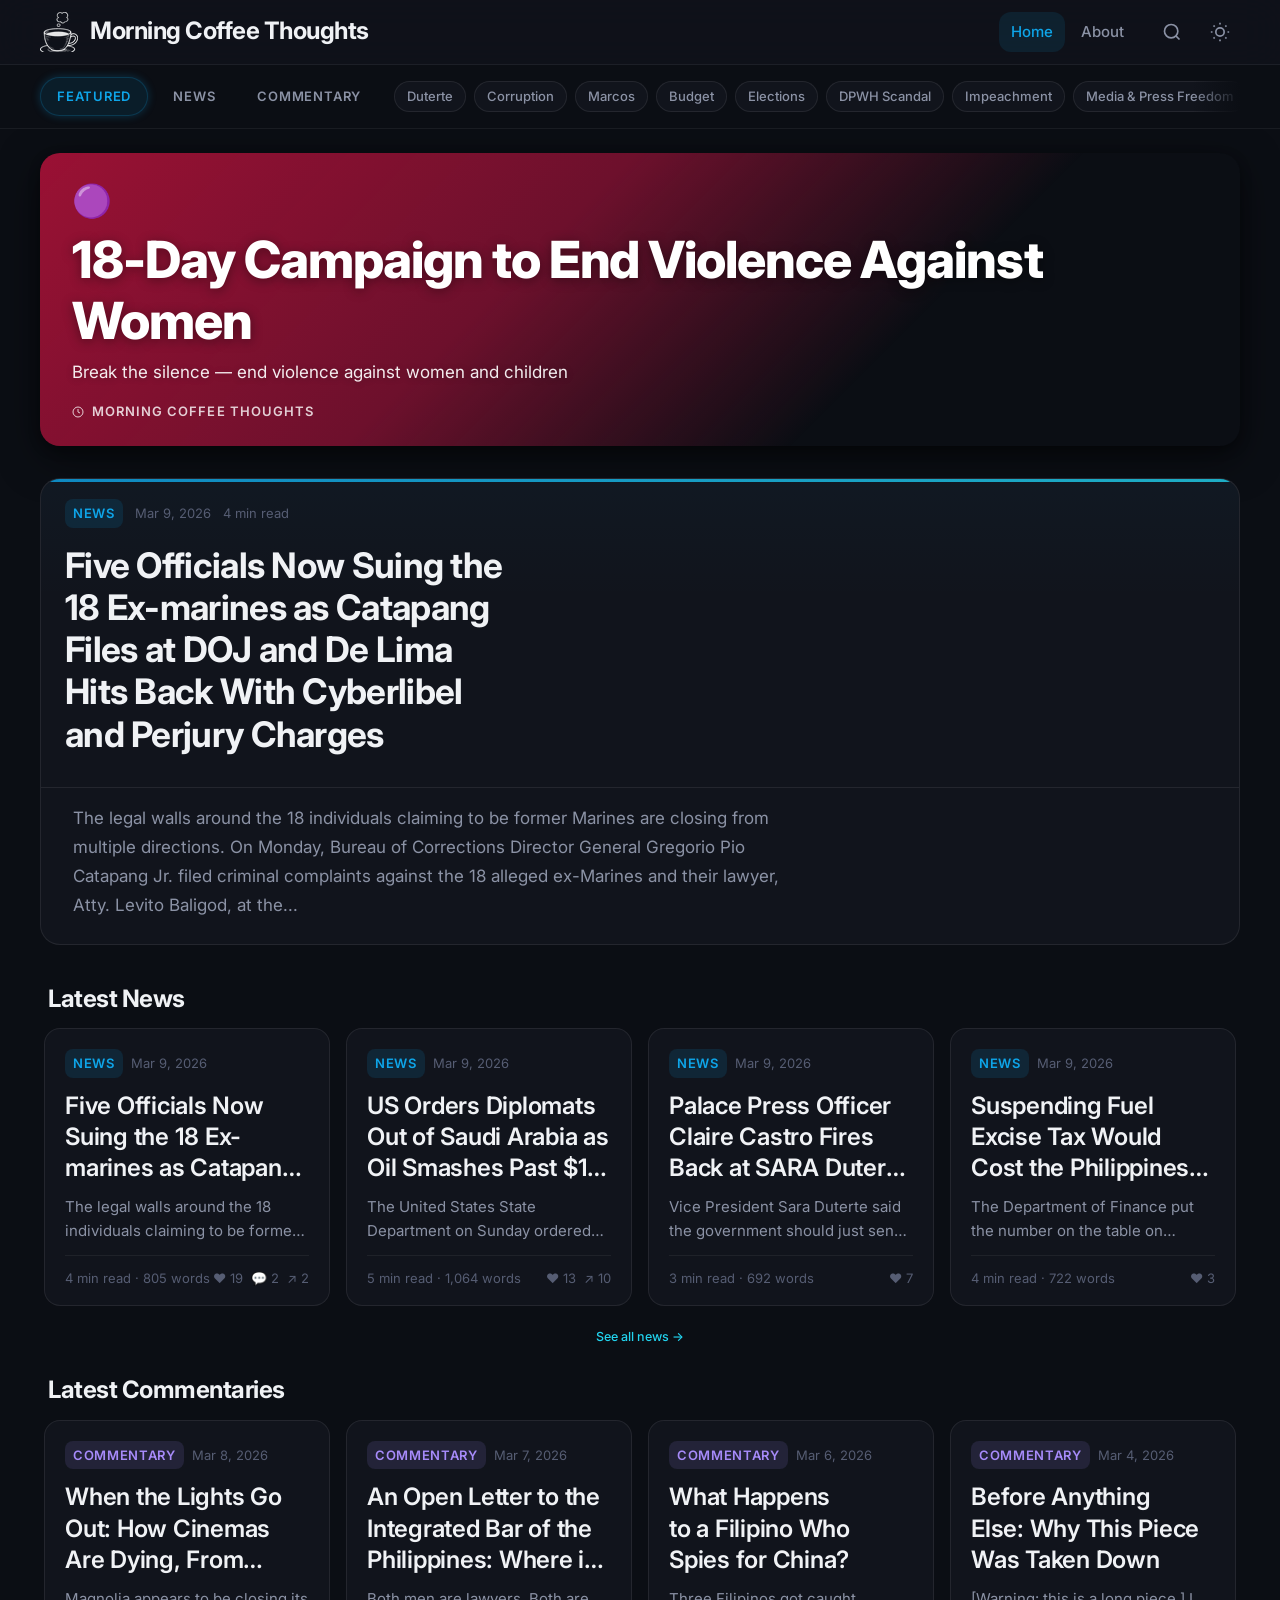
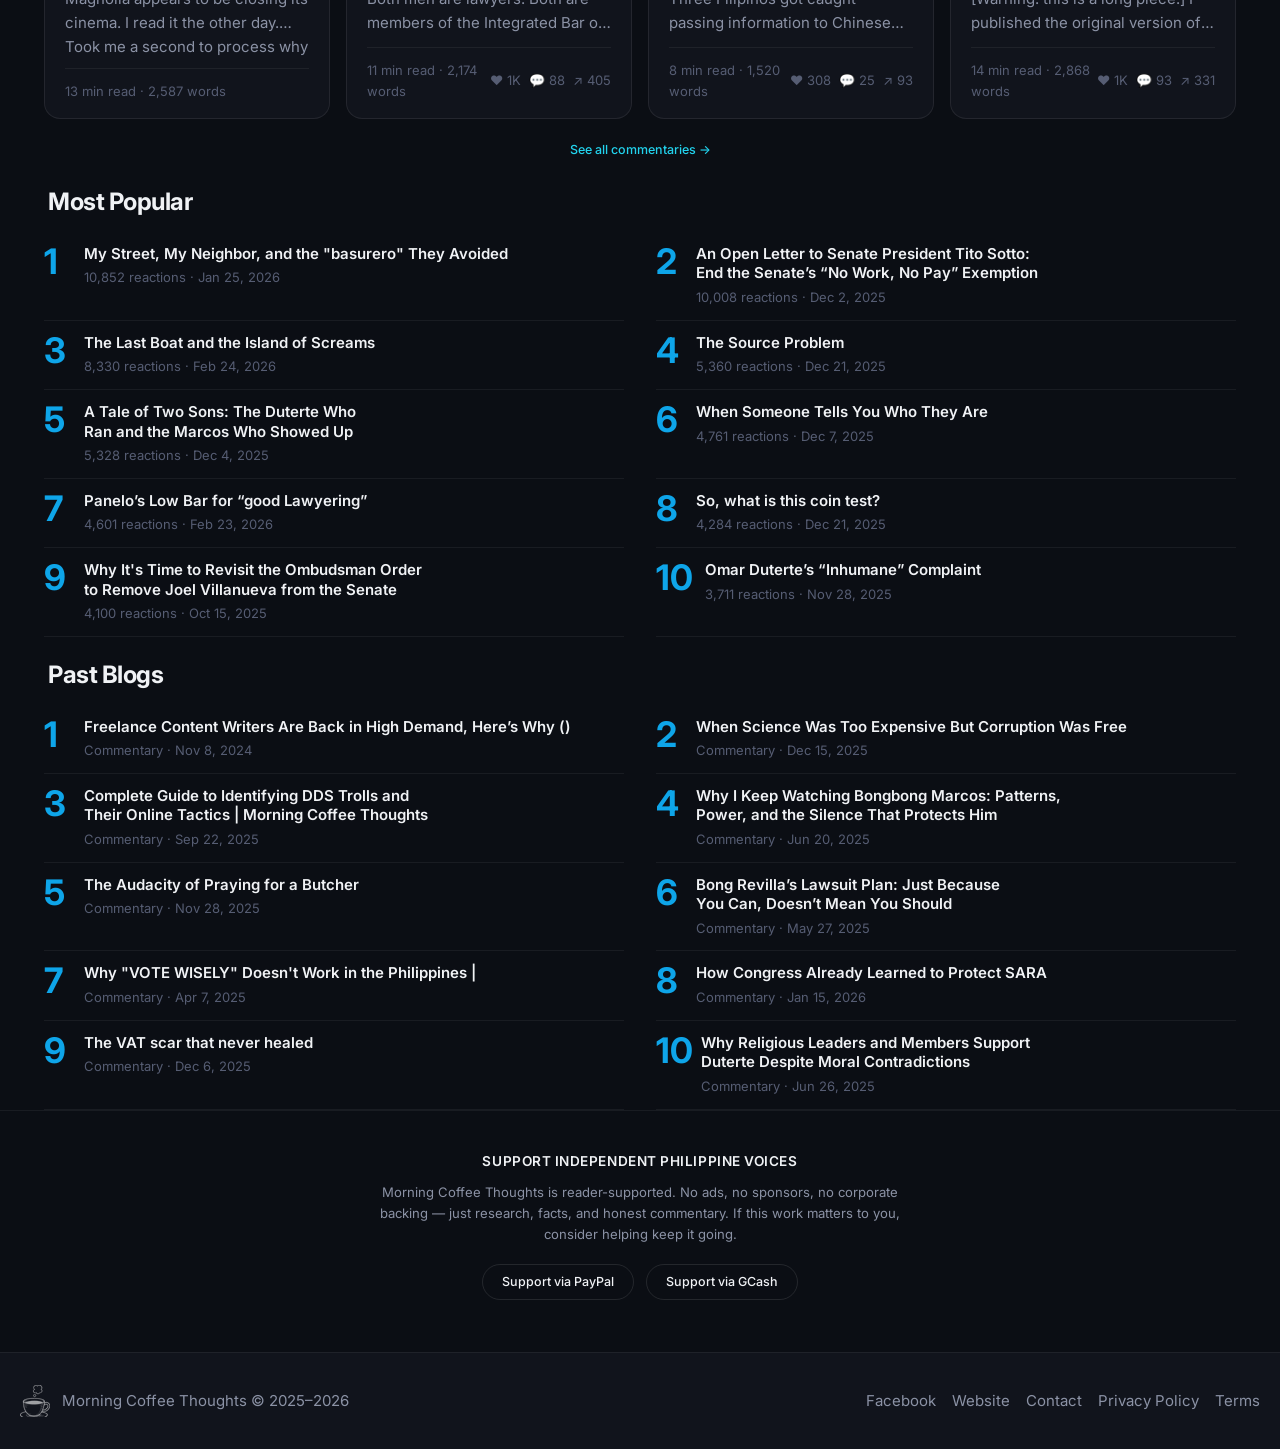
==== index.html @ d37a23cb "Auto-sync: update portal 2026-03-09 11:46 UTC" ====
<!DOCTYPE html>
<html lang="en">
<head>
<meta charset="UTF-8">

<!-- Google tag (gtag.js) -->
<script async src="https://www.googletagmanager.com/gtag/js?id=G-5R7683QK07"></script>
<script>
  window.dataLayer = window.dataLayer || [];
  function gtag(){dataLayer.push(arguments);}
  gtag('js', new Date());
  gtag('config', 'G-5R7683QK07');
</script>
<meta name="viewport" content="width=device-width, initial-scale=1.0">
<title>Morning Coffee Thoughts — Philippine Political Commentary</title>
<meta name="description" content="Personal reflections over a cup of coffee. Thoughts on life, the Philippines, and everything in between.">
<meta property="og:title" content="Morning Coffee Thoughts">
<meta property="og:description" content="Personal reflections over a cup of coffee. Thoughts on life, the Philippines, and everything in between.">
<meta property="og:type" content="website">
<meta property="og:image" content="https://hub.morningcoffeethoughts.org/og-image.png">
<meta property="og:image:width" content="1200">
<meta property="og:image:height" content="630">
<meta property="og:url" content="https://hub.morningcoffeethoughts.org">
<meta name="twitter:card" content="summary_large_image">
<meta name="twitter:title" content="Morning Coffee Thoughts">
<meta name="twitter:description" content="Personal reflections over a cup of coffee. Thoughts on life, the Philippines, and everything in between.">
<meta name="twitter:image" content="https://hub.morningcoffeethoughts.org/og-image.png">

<link rel="icon" href="./favicon.ico" sizes="any">
<link rel="apple-touch-icon" href="./apple-touch-icon.png">
<link rel="icon" type="image/png" sizes="192x192" href="./icon-192.png">

<link rel="preconnect" href="https://fonts.googleapis.com">
<link rel="preconnect" href="https://fonts.gstatic.com" crossorigin>
<link href="https://fonts.googleapis.com/css2?family=Inter:ital,opsz,wght@0,14..32,100..900;1,14..32,100..900&display=swap" rel="stylesheet">

<link rel="stylesheet" href="./base.css?v=1773056734">
<link rel="stylesheet" href="./style.css?v=1773056734">
<link rel="stylesheet" href="./app.css?v=1773056734">

<script async src="https://pagead2.googlesyndication.com/pagead/js/adsbygoogle.js?client=ca-pub-4495102979672305" crossorigin="anonymous"></script>

<script src="./articles-meta.js?v=1773056734" defer></script>
<script src="./events-calendar.js?v=1773056734" defer></script>
<script src="./app.js?v=1773056734" defer></script>
</head>
<body>

<!-- Skip to content -->
<a href="#main-content" class="sr-only" style="position:absolute;top:0;left:0;padding:var(--space-2) var(--space-4);background:var(--color-primary);color:var(--color-text-inverse);z-index:9999;font-size:var(--text-sm);">Skip to main content</a>

<!-- HEADER -->
<header class="site-header" id="site-header">
  <div class="header-inner">
    <a href="#" class="logo-link" aria-label="Morning Coffee Thoughts - Home">
      <img class="logo-icon" src="./logo-header.png" alt="MCT" width="38" height="40">
      <span class="logo-text">
        <span class="logo-name">Morning Coffee Thoughts</span>
      </span>
    </a>

    <nav class="main-nav" id="main-nav" aria-label="Main navigation">
      <a href="#" class="nav-link active" data-nav="home">Home</a>
      <a href="#about" class="nav-link" data-nav="about">About</a>
    </nav>

    <div class="header-actions">
      <div class="search-container" id="search-container">
        <button class="search-toggle" id="search-toggle" aria-label="Open search">
          <svg width="20" height="20" viewBox="0 0 24 24" fill="none" stroke="currentColor" stroke-width="2"><circle cx="11" cy="11" r="8"/><path d="M21 21l-4.35-4.35"/></svg>
        </button>
        <div class="search-overlay" id="search-overlay" hidden>
          <div class="search-input-wrap">
            <svg width="20" height="20" viewBox="0 0 24 24" fill="none" stroke="currentColor" stroke-width="2"><circle cx="11" cy="11" r="8"/><path d="M21 21l-4.35-4.35"/></svg>
            <input type="search" id="search-input" placeholder="Search articles..." autocomplete="off" aria-label="Search articles">
            <button class="search-close" id="search-close" aria-label="Close search">
              <svg width="18" height="18" viewBox="0 0 24 24" fill="none" stroke="currentColor" stroke-width="2"><path d="M18 6L6 18M6 6l12 12"/></svg>
            </button>
          </div>
          <div class="search-results" id="search-results"></div>
        </div>
      </div>

      <button class="theme-toggle" data-theme-toggle aria-label="Switch theme">
        <svg width="20" height="20" viewBox="0 0 24 24" fill="none" stroke="currentColor" stroke-width="2"><path d="M21 12.79A9 9 0 1 1 11.21 3 7 7 0 0 0 21 12.79z"/></svg>
      </button>

      <button class="mobile-menu-toggle" id="mobile-menu-toggle" aria-label="Open menu" aria-expanded="false">
        <svg width="24" height="24" viewBox="0 0 24 24" fill="none" stroke="currentColor" stroke-width="2"><path d="M3 12h18M3 6h18M3 18h18"/></svg>
      </button>
    </div>
  </div>

  <!-- Mobile menu -->
  <div class="mobile-menu" id="mobile-menu" hidden>
    <nav aria-label="Mobile navigation">
      <a href="#" class="mobile-nav-link" data-nav="home">Home</a>
      <a href="#about" class="mobile-nav-link" data-nav="about">About</a>
    </nav>
  </div>
</header>



<!-- MAIN CONTENT -->
<main id="main-content">

  <!-- HOME VIEW -->
  <div id="view-home" class="view active">

    <!-- Source Hub Banner — hidden from above-the-fold, moved to sidebar & About page -->
    <section class="source-hub" hidden aria-hidden="true">
      <div class="source-hub-inner">
        <div class="source-badges">
          <button class="source-badge" data-source="facebook" type="button">
            <svg width="16" height="16" viewBox="0 0 24 24" fill="currentColor" class="source-badge-icon fb"><path d="M24 12.073c0-6.627-5.373-12-12-12s-12 5.373-12 12c0 5.99 4.388 10.954 10.125 11.854v-8.385H7.078v-3.47h3.047V9.43c0-3.007 1.792-4.669 4.533-4.669 1.312 0 2.686.235 2.686.235v2.953H15.83c-1.491 0-1.956.925-1.956 1.874v2.25h3.328l-.532 3.47h-2.796v8.385C19.612 23.027 24 18.062 24 12.073z"/></svg>
            <span>MCT 2.0 Facebook</span>
            <span class="source-badge-count" id="count-facebook">246</span>
          </button>
          <button class="source-badge" data-source="website" type="button">
            <svg width="16" height="16" viewBox="0 0 24 24" fill="none" stroke="currentColor" stroke-width="2" class="source-badge-icon web"><circle cx="12" cy="12" r="10"/><path d="M2 12h20M12 2a15.3 15.3 0 0 1 4 10 15.3 15.3 0 0 1-4 10 15.3 15.3 0 0 1-4-10 15.3 15.3 0 0 1 4-10z"/></svg>
            <span>morningcoffeethoughts.org</span>
            <span class="source-badge-count" id="count-website">185</span>
          </button>
          <button class="source-badge" data-source="mct1_facebook" type="button">
            <svg width="16" height="16" viewBox="0 0 24 24" fill="currentColor" class="source-badge-icon fb"><path d="M24 12.073c0-6.627-5.373-12-12-12s-12 5.373-12 12c0 5.99 4.388 10.954 10.125 11.854v-8.385H7.078v-3.47h3.047V9.43c0-3.007 1.792-4.669 4.533-4.669 1.312 0 2.686.235 2.686.235v2.953H15.83c-1.491 0-1.956.925-1.956 1.874v2.25h3.328l-.532 3.47h-2.796v8.385C19.612 23.027 24 18.062 24 12.073z"/></svg>
            <span>MCT 1.0 Facebook</span>
            <span class="source-badge-count" id="count-mct1">14</span>
          </button>
        </div>
      </div>
    </section>

    <!-- Category Filters -->
    <section class="filters-bar">
      <div class="filters-inner">
        <div class="category-filters" id="category-filters" role="tablist" aria-label="Filter by category">
          <button class="filter-btn active" data-category="all" role="tab" aria-selected="true">Featured</button>
          <button class="filter-btn" data-category="News" role="tab" aria-selected="false">News</button>
          <button class="filter-btn" data-category="Commentary" role="tab" aria-selected="false">Commentary</button>

        </div>
        <div class="tag-filters-wrap" id="tag-filters-wrap">
          <div class="tag-filters" id="tag-filters"></div>
        </div>
      </div>
    </section>

    <!-- Event Banner (Google Doodle-style) -->
    <section class="event-banner" id="event-banner" hidden>
      <!-- Populated by JS from events-calendar.js -->
    </section>

    <!-- Hero / Featured Article -->
    <section class="hero-section" id="hero-section">
      <!-- Populated by JS -->
    </section>

    <!-- Latest News Section -->
    <section class="homepage-section" id="section-news" hidden>
      <div class="homepage-section-inner">
        <div class="section-header">
          <h2 class="section-label">Latest News</h2>
        </div>
        <div class="section-grid" id="news-grid"></div>
        <div class="section-see-all-wrap">
          <button class="section-see-all" data-category="News">See all news &rarr;</button>
        </div>
      </div>
    </section>

    <!-- Latest Commentaries Section -->
    <section class="homepage-section" id="section-commentary" hidden>
      <div class="homepage-section-inner">
        <div class="section-header">
          <h2 class="section-label">Latest Commentaries</h2>
        </div>
        <div class="section-grid" id="commentary-grid"></div>
        <div class="section-see-all-wrap">
          <button class="section-see-all" data-category="Commentary">See all commentaries &rarr;</button>
        </div>
      </div>
    </section>

    <!-- Filtered articles grid (shown when category/tag filter is active) -->
    <section class="filtered-articles-section" id="filtered-articles-section" hidden>
      <div class="filtered-articles-inner">
        <div id="articles-grid" class="category-view-grid"></div>
        <div id="pagination-wrap" class="category-view-pagination"></div>
        <div id="load-more-wrap" hidden><button id="btn-load-more" type="button">Load more</button></div>
      </div>
    </section>

    <!-- Most Popular Section -->
    <section class="homepage-section" id="section-popular">
      <div class="homepage-section-inner">
        <div class="section-header">
          <h2 class="section-label">Most Popular</h2>
        </div>
        <div id="popular-articles" class="popular-list"></div>
      </div>
    </section>

    <!-- Past Blogs Section -->
    <section class="homepage-section" id="section-past-blogs">
      <div class="homepage-section-inner">
        <div class="section-header">
          <h2 class="section-label">Past Blogs</h2>
        </div>
        <div id="past-blogs" class="popular-list"></div>
      </div>
    </section>

    <!-- Hidden elements JS needs -->
    <div hidden>
      <div id="tag-cloud"></div>
      <span id="stat-articles"></span>
      <span id="sbc-facebook"></span>
      <span id="sbc-website"></span>
      <span id="sbc-mct1"></span>
    </div>
  </div>

  <!-- ARTICLE VIEW -->
  <div id="view-article" class="view">
    <article class="article-view" id="article-content">
      <!-- Populated by JS -->
    </article>
  </div>

  <!-- CATEGORY VIEW (News / Commentary) -->
  <div id="view-category" class="view">
    <div class="category-view">
      <div class="category-view-header">
        <h1 class="category-view-title" id="category-view-title"></h1>
        <p class="category-view-count" id="category-view-count"></p>
      </div>
      <div class="category-view-grid" id="category-view-grid"></div>
      <div class="category-view-pagination" id="category-view-pagination"></div>
    </div>
  </div>

  <!-- ABOUT VIEW -->
  <div id="view-about" class="view">
    <div class="about-page">
      <div class="about-header">
        <h1 class="about-title">About Morning Coffee Thoughts</h1>
        <p class="about-tagline">Personal reflections over a cup of coffee. Thoughts on life, the Philippines, and everything in between.</p>
      </div>
      <div class="about-content">
        <div class="about-text">
          <p>Morning Coffee Thoughts (MCT) is an independent Philippine political commentary platform that covers the issues that matter most to Filipinos — from elections and governance to corruption, the ICC, and the West Philippine Sea.</p>
          <p>Founded as a personal blog, MCT has grown into a trusted voice in Philippine political discourse, with a community of over 48,000 followers on Facebook. The writing style is direct, thoroughly sourced, and unapologetically honest.</p>
          <p>Every article aims to cut through noise and provide context that readers can’t easily find elsewhere. Sources are cited. Claims are verified. Commentary is clearly labeled as such.</p>
          <p>The portal syncs automatically — new articles published on Facebook or the blog appear here within hours.</p>
        </div>

        <div class="about-stats-grid">
          <div class="about-stat">
            <span class="about-stat-number">445+</span>
            <span class="about-stat-label">Articles Published</span>
          </div>
          <div class="about-stat">
            <span class="about-stat-number" id="stat-followers">48K+</span>
            <span class="about-stat-label">Facebook Followers</span>
          </div>
        </div>

        <!-- Timeline -->
        <div class="about-timeline">
          <h2 class="about-timeline-title">MCT Timeline</h2>
          <div class="timeline-list">
            <div class="timeline-item">
              <div class="timeline-year">June 2024</div>
              <div class="timeline-event">Morning Coffee Thoughts was born — MCT 1.0 launched on Facebook on June 15, 2024, covering Philippine politics with direct, honest commentary.</div>
            </div>
            <div class="timeline-item">
              <div class="timeline-year">2025</div>
              <div class="timeline-event">MCT 1.0 was hacked, leading to the creation of MCT 2.0 on Facebook — rebuilt from scratch with expanded coverage. <em>morningcoffeethoughts.org</em> blog also launched, reaching a broader audience beyond Facebook.</div>
            </div>
            <div class="timeline-item">
              <div class="timeline-year">2026</div>
              <div class="timeline-event">MCT Hub portal launched — all 430+ articles from every platform in one searchable archive, with 48K+ followers and growing.</div>
            </div>
          </div>
        </div>

        <!-- What MCT Covers -->
        <div class="about-topics">
          <h2 class="about-topics-title">What MCT Covers</h2>
          <div class="about-topics-grid">
            <span class="about-topic-chip">Elections</span>
            <span class="about-topic-chip">Corruption</span>
            <span class="about-topic-chip">Governance</span>
            <span class="about-topic-chip">National Budget</span>
            <span class="about-topic-chip">ICC &amp; International Law</span>
            <span class="about-topic-chip">West Philippine Sea</span>
            <span class="about-topic-chip">Marcos Administration</span>
            <span class="about-topic-chip">Sara Duterte</span>
            <span class="about-topic-chip">Judicial Affairs</span>
            <span class="about-topic-chip">Human Rights</span>
            <span class="about-topic-chip">OFW Issues</span>
            <span class="about-topic-chip">Philippine Economy</span>
            <span class="about-topic-chip">POGO &amp; Online Gambling</span>
            <span class="about-topic-chip">Media &amp; Press Freedom</span>
          </div>
        </div>

        <!-- Source Hub in About page -->
        <div class="about-source-hub">
          <h2 class="about-source-hub-title">Article Sources</h2>
          <p style="font-family: var(--font-body); font-size: var(--text-sm); color: var(--color-text-muted); margin-bottom: var(--space-4); line-height: 1.6;">All Morning Coffee Thoughts articles — from every platform — are searchable here. Click a source to filter:</p>
          <div class="about-source-badges">
            <button class="source-badge" data-source="facebook" type="button">
              <svg width="16" height="16" viewBox="0 0 24 24" fill="currentColor" class="source-badge-icon fb"><path d="M24 12.073c0-6.627-5.373-12-12-12s-12 5.373-12 12c0 5.99 4.388 10.954 10.125 11.854v-8.385H7.078v-3.47h3.047V9.43c0-3.007 1.792-4.669 4.533-4.669 1.312 0 2.686.235 2.686.235v2.953H15.83c-1.491 0-1.956.925-1.956 1.874v2.25h3.328l-.532 3.47h-2.796v8.385C19.612 23.027 24 18.062 24 12.073z"/></svg>
              <span>MCT 2.0 Facebook</span>
              <span class="source-badge-count">232</span>
            </button>
            <button class="source-badge" data-source="website" type="button">
              <svg width="16" height="16" viewBox="0 0 24 24" fill="none" stroke="currentColor" stroke-width="2" class="source-badge-icon web"><circle cx="12" cy="12" r="10"/><path d="M2 12h20M12 2a15.3 15.3 0 0 1 4 10 15.3 15.3 0 0 1-4 10 15.3 15.3 0 0 1-4-10 15.3 15.3 0 0 1 4-10z"/></svg>
              <span>morningcoffeethoughts.org</span>
              <span class="source-badge-count">184</span>
            </button>
            <button class="source-badge" data-source="mct1_facebook" type="button">
              <svg width="16" height="16" viewBox="0 0 24 24" fill="currentColor" class="source-badge-icon fb"><path d="M24 12.073c0-6.627-5.373-12-12-12s-12 5.373-12 12c0 5.99 4.388 10.954 10.125 11.854v-8.385H7.078v-3.47h3.047V9.43c0-3.007 1.792-4.669 4.533-4.669 1.312 0 2.686.235 2.686.235v2.953H15.83c-1.491 0-1.956.925-1.956 1.874v2.25h3.328l-.532 3.47h-2.796v8.385C19.612 23.027 24 18.062 24 12.073z"/></svg>
              <span>MCT 1.0 Facebook</span>
              <span class="source-badge-count">14</span>
            </button>
          </div>
        </div>

        <div class="about-links">
          <h2>Connect</h2>
          <a href="https://www.facebook.com/morningcoffeethoughts2" target="_blank" rel="noopener noreferrer" class="about-link">
            <svg width="20" height="20" viewBox="0 0 24 24" fill="currentColor"><path d="M24 12.073c0-6.627-5.373-12-12-12s-12 5.373-12 12c0 5.99 4.388 10.954 10.125 11.854v-8.385H7.078v-3.47h3.047V9.43c0-3.007 1.792-4.669 4.533-4.669 1.312 0 2.686.235 2.686.235v2.953H15.83c-1.491 0-1.956.925-1.956 1.874v2.25h3.328l-.532 3.47h-2.796v8.385C19.612 23.027 24 18.062 24 12.073z"/></svg>
            Morning Coffee Thoughts on Facebook
          </a>
          <a href="https://morningcoffeethoughts.org" target="_blank" rel="noopener noreferrer" class="about-link">
            <svg width="20" height="20" viewBox="0 0 24 24" fill="none" stroke="currentColor" stroke-width="2"><circle cx="12" cy="12" r="10"/><path d="M2 12h20M12 2a15.3 15.3 0 0 1 4 10 15.3 15.3 0 0 1-4 10 15.3 15.3 0 0 1-4-10 15.3 15.3 0 0 1 4-10z"/></svg>
            morningcoffeethoughts.org
          </a>
          <a href="mailto:inquiry@morningcoffeethoughts.org" class="about-link">
            <svg width="20" height="20" viewBox="0 0 24 24" fill="none" stroke="currentColor" stroke-width="2"><rect x="2" y="4" width="20" height="16" rx="2"/><path d="M22 7l-8.97 5.7a1.94 1.94 0 0 1-2.06 0L2 7"/></svg>
            inquiry@morningcoffeethoughts.org
          </a>
        </div>

        <!-- Call to action -->
        <div class="about-cta">
          <p class="about-cta-title">Support Independent Philippine Voices</p>
          <p class="about-cta-text">MCT is reader-supported. No ads, no sponsors — just research, facts, and honest commentary. Follow for daily updates or help keep it going.</p>
          <div class="about-cta-buttons">
            <a href="https://www.facebook.com/morningcoffeethoughts2" target="_blank" rel="noopener noreferrer" class="about-cta-btn about-cta-btn-primary">
              <svg width="16" height="16" viewBox="0 0 24 24" fill="currentColor"><path d="M24 12.073c0-6.627-5.373-12-12-12s-12 5.373-12 12c0 5.99 4.388 10.954 10.125 11.854v-8.385H7.078v-3.47h3.047V9.43c0-3.007 1.792-4.669 4.533-4.669 1.312 0 2.686.235 2.686.235v2.953H15.83c-1.491 0-1.956.925-1.956 1.874v2.25h3.328l-.532 3.47h-2.796v8.385C19.612 23.027 24 18.062 24 12.073z"/></svg>
              Follow on Facebook
            </a>
            <button class="about-cta-btn about-cta-btn-secondary" onclick="document.getElementById('paypal-modal').classList.add('visible')" type="button">
              <svg width="16" height="16" viewBox="0 0 24 24" fill="none" stroke="currentColor" stroke-width="2"><path d="M20.84 4.61a5.5 5.5 0 0 0-7.78 0L12 5.67l-1.06-1.06a5.5 5.5 0 0 0-7.78 7.78l1.06 1.06L12 21.23l7.78-7.78 1.06-1.06a5.5 5.5 0 0 0 0-7.78z"/></svg>
              Support MCT
            </button>
          </div>
        </div>
      </div>
    </div>
  </div>

</main>

<!-- FOOTER -->
<section class="support-banner">
  <div class="support-inner">
    <p class="support-heading">Support Independent Philippine Voices</p>
    <p class="support-text">Morning Coffee Thoughts is reader-supported. No ads, no sponsors, no corporate backing &mdash; just research, facts, and honest commentary. If this work matters to you, consider helping keep it going.</p>
    <div class="support-buttons">
      <button class="support-btn support-btn-paypal" onclick="document.getElementById('paypal-modal').classList.add('visible')">Support via PayPal</button>
      <button class="support-btn support-btn-gcash" onclick="document.getElementById('gcash-info').classList.toggle('visible')">Support via GCash</button>
    </div>
    <p class="gcash-info" id="gcash-info">GCash: 0969 314 4839</p>

    <!-- PayPal Modal -->
    <div class="paypal-modal" id="paypal-modal">
      <div class="paypal-modal-backdrop" onclick="document.getElementById('paypal-modal').classList.remove('visible')"></div>
      <div class="paypal-modal-content">
        <button class="paypal-modal-close" onclick="document.getElementById('paypal-modal').classList.remove('visible')">&times;</button>
        <p class="paypal-modal-title">Support via PayPal</p>
        <p class="paypal-modal-desc">Subscribe to support Morning Coffee Thoughts. Your contribution helps keep independent commentary alive.</p>
        <div id="paypal-button-container-P-9K802369962927120NEUOSGQ"></div>
      </div>
    </div>
  </div>
</section>

<footer class="site-footer">
  <div class="footer-inner">
    <div class="footer-brand">
      <img class="footer-logo" src="./logo-footer.png" alt="MCT" width="30" height="32">
      <p>Morning Coffee Thoughts &copy; 2025&ndash;2026</p>
    </div>
    <div class="footer-links">
      <a href="https://www.facebook.com/morningcoffeethoughts2" target="_blank" rel="noopener noreferrer">Facebook</a>
      <a href="https://morningcoffeethoughts.org" target="_blank" rel="noopener noreferrer">Website</a>
      <a href="mailto:inquiry@morningcoffeethoughts.org">Contact</a>
      <a href="https://www.morningcoffeethoughts.org/morning-coffee-thoughts-privacy-policy" target="_blank" rel="noopener noreferrer">Privacy Policy</a>
      <a href="https://www.morningcoffeethoughts.org/morning-coffee-thoughts-terms-and-conditions" target="_blank" rel="noopener noreferrer">Terms</a>
    </div>

  </div>
</footer>

<!-- Donation Popup -->
<div class="donation-popup" id="donation-popup">
  <div class="donation-popup-backdrop"></div>
  <div class="donation-popup-card">
    <button class="donation-popup-close" id="donation-popup-close" aria-label="Close">&times;</button>
    <div class="donation-popup-icon">
      <svg width="32" height="32" viewBox="0 0 24 24" fill="none" stroke="currentColor" stroke-width="1.5"><path d="M20.84 4.61a5.5 5.5 0 0 0-7.78 0L12 5.67l-1.06-1.06a5.5 5.5 0 0 0-7.78 7.78l1.06 1.06L12 21.23l7.78-7.78 1.06-1.06a5.5 5.5 0 0 0 0-7.78z"/></svg>
    </div>
    <h3 class="donation-popup-title">This work is free. But it isn't free to make.</h3>
    <p class="donation-popup-text">Every article on Morning Coffee Thoughts is researched, written, and published independently &mdash; no sponsors, no corporate backing, no newsroom. Just one person, a cup of coffee, and a commitment to honest Philippine commentary.</p>
    <p class="donation-popup-text">If this work has value to you, a small contribution through GCash helps keep it going.</p>
    <div class="donation-popup-gcash" id="donation-popup-gcash">
      <img src="gcash-qr.png" alt="GCash QR Code" class="donation-popup-qr">
      <div class="donation-popup-gcash-details">
        <span class="donation-popup-gcash-label">GCash</span>
        <span class="donation-popup-gcash-number">0969 314 4839</span>
      </div>
    </div>
    <button class="donation-popup-later" id="donation-popup-later">Maybe later</button>
  </div>
</div>

<!-- PayPal SDK -->
<script src="https://www.paypal.com/sdk/js?client-id=AclqDFoMMWXCHlEZ86YKjCSa5lkbAunI3gBX35ZJxxcCAWDMU9d68ctiyZsnscbsQb4MMG9GbGwljgAv&vault=true&intent=subscription" data-sdk-integration-source="button-factory"></script>
<script>
  paypal.Buttons({
    style: {
      shape: 'rect',
      color: 'gold',
      layout: 'vertical',
      label: 'subscribe'
    },
    createSubscription: function(data, actions) {
      return actions.subscription.create({
        plan_id: 'P-9K802369962927120NEUOSGQ'
      });
    },
    onApprove: function(data, actions) {
      document.getElementById('paypal-modal').classList.remove('visible');
      alert('Thank you for your support! Subscription ID: ' + data.subscriptionID);
    }
  }).render('#paypal-button-container-P-9K802369962927120NEUOSGQ');
</script>

</body>
</html>
---- base.css ----
/* base.css */
*, *::before, *::after { box-sizing: border-box; margin: 0; padding: 0; }

html {
  -moz-text-size-adjust: none;
  -webkit-text-size-adjust: none;
  text-size-adjust: none;
  -webkit-font-smoothing: antialiased;
  -moz-osx-font-smoothing: grayscale;
  text-rendering: optimizeLegibility;
  scroll-behavior: smooth;
  hanging-punctuation: first last;
  scroll-padding-top: var(--space-16);
}

body {
  min-height: 100dvh;
  line-height: 1.6;
  font-family: var(--font-body, sans-serif);
  font-size: var(--text-base);
  color: var(--color-text);
  background-color: var(--color-bg);
}

img, picture, video, canvas, svg { display: block; max-width: 100%; height: auto; }
ul[role="list"], ol[role="list"] { list-style: none; }
input, button, textarea, select { font: inherit; color: inherit; }

h1, h2, h3, h4, h5, h6 { text-wrap: balance; line-height: 1.15; }
p, li, figcaption { text-wrap: pretty; max-width: 72ch; }

::selection {
  background: oklch(from var(--color-primary) l c h / 0.25);
  color: var(--color-text);
}

:focus-visible {
  outline: 2px solid var(--color-primary);
  outline-offset: 3px;
  border-radius: var(--radius-sm);
}

@media (prefers-reduced-motion: reduce) {
  *, *::before, *::after {
    animation-duration: 0.01ms !important;
    animation-iteration-count: 1 !important;
    transition-duration: 0.01ms !important;
    scroll-behavior: auto !important;
  }
}

button { cursor: pointer; background: none; border: none; }
table { border-collapse: collapse; width: 100%; }

a, button, [role="button"], [role="link"], input, textarea, select {
  transition: color var(--transition-interactive),
              background var(--transition-interactive),
              border-color var(--transition-interactive),
              box-shadow var(--transition-interactive);
}

.sr-only {
  position: absolute; width: 1px; height: 1px; padding: 0; margin: -1px;
  overflow: hidden; clip: rect(0, 0, 0, 0); white-space: nowrap; border-width: 0;
}
---- style.css ----
/* Art direction: Modern SaaS platform — dark mode, neon blue accents
   Palette: Deep charcoal backgrounds, neon blue (#0EA5E9) primary, cool grays
   Typography: Inter — clean, geometric, high-contrast SaaS standard
   Density: Feature-card layout, glassmorphism nav, 12px rounded corners */

/* ============================================================
   TYPE SCALE
   ============================================================ */
:root {
  --text-xs:   clamp(0.75rem,  0.7rem  + 0.25vw, 0.8125rem);
  --text-sm:   clamp(0.8125rem, 0.78rem + 0.25vw, 0.9375rem);
  --text-base: clamp(0.9375rem, 0.9rem  + 0.25vw, 1.0625rem);
  --text-lg:   clamp(1.125rem, 1rem    + 0.75vw, 1.5rem);
  --text-xl:   clamp(1.5rem,   1.2rem  + 1.25vw, 2.25rem);
  --text-2xl:  clamp(2rem,     1.2rem  + 2.5vw,  3.25rem);
  --text-3xl:  clamp(2.5rem,   1rem    + 4vw,    4.5rem);
  --text-hero: clamp(3rem,     0.5rem  + 7vw,    7rem);

  /* SPACING — 4px base */
  --space-1:  0.25rem;
  --space-2:  0.5rem;
  --space-3:  0.75rem;
  --space-4:  1rem;
  --space-5:  1.25rem;
  --space-6:  1.5rem;
  --space-8:  2rem;
  --space-10: 2.5rem;
  --space-12: 3rem;
  --space-16: 4rem;
  --space-20: 5rem;
  --space-24: 6rem;
  --space-32: 8rem;

  /* FONTS */
  --font-display: 'Inter', system-ui, -apple-system, sans-serif;
  --font-body: 'Inter', system-ui, -apple-system, sans-serif;

  /* RADIUS — 12px base per user request */
  --radius-sm: 8px;
  --radius-md: 12px;
  --radius-lg: 16px;
  --radius-xl: 20px;
  --radius-full: 9999px;

  /* TRANSITIONS */
  --transition-interactive: 200ms cubic-bezier(0.16, 1, 0.3, 1);
  --transition-slow: 400ms cubic-bezier(0.16, 1, 0.3, 1);

  /* CONTENT WIDTHS */
  --content-narrow: 720px;
  --content-default: 960px;
  --content-wide: 1240px;
  --content-full: 100%;

  /* GLASSMORPHISM */
  --glass-bg: rgba(17, 20, 28, 0.72);
  --glass-border: rgba(255, 255, 255, 0.06);
  --glass-blur: 20px;

  /* NEON GLOW */
  --neon-glow-sm: 0 0 8px rgba(14, 165, 233, 0.25);
  --neon-glow-md: 0 0 16px rgba(14, 165, 233, 0.3);
  --neon-glow-lg: 0 0 32px rgba(14, 165, 233, 0.2);
}

/* ============================================================
   MCT DARK MODE (Default — SaaS dark aesthetic)
   Deep charcoal backgrounds, neon blue accents
   ============================================================ */
:root, [data-theme="dark"] {
  /* Surfaces — deep charcoal gradient */
  --color-bg:               #0B0E14;
  --color-surface:          #11141C;
  --color-surface-2:        #161A24;
  --color-surface-offset:   #1C2030;
  --color-surface-offset-2: #222738;
  --color-surface-dynamic:  #282E40;
  --color-divider:          rgba(255, 255, 255, 0.06);
  --color-border:           rgba(255, 255, 255, 0.08);

  /* Text — high contrast on dark */
  --color-text:             #F0F2F5;
  --color-text-muted:       #8B92A5;
  --color-text-faint:       #565D73;
  --color-text-inverse:     #0B0E14;

  /* Primary — Neon Blue */
  --color-primary:          #0EA5E9;
  --color-primary-hover:    #38BDF8;
  --color-primary-active:   #0284C7;
  --color-primary-highlight: rgba(14, 165, 233, 0.1);

  /* Secondary — Cool Slate */
  --color-secondary:        #64748B;
  --color-secondary-hover:  #94A3B8;
  --color-secondary-active: #475569;

  /* Accent — Electric Cyan */
  --color-accent:           #22D3EE;
  --color-accent-hover:     #67E8F9;
  --color-accent-active:    #06B6D4;
  --color-accent-highlight: rgba(34, 211, 238, 0.08);

  /* Category colors — vivid on dark */
  --color-cat-news:         #0EA5E9;
  --color-cat-commentary:   #A78BFA;
  --color-cat-coffee:       #F59E0B;
  --color-cat-breaking:     #EF4444;
  --color-cat-developing:   #F97316;
  --color-cat-update:       #22C55E;

  /* Shadows — dark mode elevation */
  --shadow-sm: 0 1px 3px rgba(0, 0, 0, 0.4), 0 1px 2px rgba(0, 0, 0, 0.3);
  --shadow-md: 0 4px 16px rgba(0, 0, 0, 0.4), 0 2px 4px rgba(0, 0, 0, 0.3);
  --shadow-lg: 0 12px 40px rgba(0, 0, 0, 0.5), 0 4px 12px rgba(0, 0, 0, 0.3);
}

/* ============================================================
   MCT LIGHT MODE
   ============================================================ */
[data-theme="light"] {
  --color-bg:               #F8FAFC;
  --color-surface:          #FFFFFF;
  --color-surface-2:        #F1F5F9;
  --color-surface-offset:   #E2E8F0;
  --color-surface-offset-2: #CBD5E1;
  --color-surface-dynamic:  #94A3B8;
  --color-divider:          rgba(0, 0, 0, 0.06);
  --color-border:           rgba(0, 0, 0, 0.1);

  --color-text:             #0F172A;
  --color-text-muted:       #64748B;
  --color-text-faint:       #94A3B8;
  --color-text-inverse:     #F8FAFC;

  --color-primary:          #0284C7;
  --color-primary-hover:    #0369A1;
  --color-primary-active:   #075985;
  --color-primary-highlight: rgba(2, 132, 199, 0.08);

  --color-secondary:        #64748B;
  --color-secondary-hover:  #475569;
  --color-secondary-active: #334155;

  --color-accent:           #0891B2;
  --color-accent-hover:     #0E7490;
  --color-accent-active:    #155E75;
  --color-accent-highlight: rgba(8, 145, 178, 0.06);

  --color-cat-news:         #0284C7;
  --color-cat-commentary:   #7C3AED;
  --color-cat-coffee:       #D97706;
  --color-cat-breaking:     #DC2626;
  --color-cat-developing:   #EA580C;
  --color-cat-update:       #16A34A;

  --shadow-sm: 0 1px 3px rgba(0, 0, 0, 0.06), 0 1px 2px rgba(0, 0, 0, 0.04);
  --shadow-md: 0 4px 16px rgba(0, 0, 0, 0.08), 0 2px 4px rgba(0, 0, 0, 0.04);
  --shadow-lg: 0 12px 40px rgba(0, 0, 0, 0.1), 0 4px 12px rgba(0, 0, 0, 0.06);

  --glass-bg: rgba(255, 255, 255, 0.72);
  --glass-border: rgba(0, 0, 0, 0.06);
}

/* System preference fallback */
@media (prefers-color-scheme: light) {
  :root:not([data-theme]) {
    --color-bg:               #F8FAFC;
    --color-surface:          #FFFFFF;
    --color-surface-2:        #F1F5F9;
    --color-surface-offset:   #E2E8F0;
    --color-surface-offset-2: #CBD5E1;
    --color-surface-dynamic:  #94A3B8;
    --color-divider:          rgba(0, 0, 0, 0.06);
    --color-border:           rgba(0, 0, 0, 0.1);
    --color-text:             #0F172A;
    --color-text-muted:       #64748B;
    --color-text-faint:       #94A3B8;
    --color-text-inverse:     #F8FAFC;
    --color-primary:          #0284C7;
    --color-primary-hover:    #0369A1;
    --color-primary-active:   #075985;
    --color-primary-highlight: rgba(2, 132, 199, 0.08);
    --color-secondary:        #64748B;
    --color-secondary-hover:  #475569;
    --color-secondary-active: #334155;
    --color-accent:           #0891B2;
    --color-accent-hover:     #0E7490;
    --color-accent-active:    #155E75;
    --color-accent-highlight: rgba(8, 145, 178, 0.06);
    --color-cat-news:         #0284C7;
    --color-cat-commentary:   #7C3AED;
    --color-cat-coffee:       #D97706;
    --color-cat-breaking:     #DC2626;
    --color-cat-developing:   #EA580C;
    --color-cat-update:       #16A34A;
    --shadow-sm: 0 1px 3px rgba(0, 0, 0, 0.06), 0 1px 2px rgba(0, 0, 0, 0.04);
    --shadow-md: 0 4px 16px rgba(0, 0, 0, 0.08), 0 2px 4px rgba(0, 0, 0, 0.04);
    --shadow-lg: 0 12px 40px rgba(0, 0, 0, 0.1), 0 4px 12px rgba(0, 0, 0, 0.06);
    --glass-bg: rgba(255, 255, 255, 0.72);
    --glass-border: rgba(0, 0, 0, 0.06);
  }
}
---- app.css ----
/* ============================================================
   MCT Portal — SaaS Dark Mode Aesthetic
   Glassmorphism nav, feature cards, neon blue accents
   ============================================================ */

/* ---- HEADER — Glassmorphism Sticky Nav ---- */
.site-header {
  position: sticky;
  top: 0;
  z-index: 100;
  background: var(--glass-bg);
  backdrop-filter: blur(var(--glass-blur));
  -webkit-backdrop-filter: blur(var(--glass-blur));
  border-bottom: 1px solid var(--glass-border);
  transition: transform 0.3s cubic-bezier(0.16, 1, 0.3, 1),
              box-shadow 0.3s cubic-bezier(0.16, 1, 0.3, 1);
}
.site-header.scrolled {
  box-shadow: 0 4px 30px rgba(0, 0, 0, 0.3);
  border-bottom-color: rgba(14, 165, 233, 0.1);
}
.header-inner {
  max-width: var(--content-wide);
  margin-inline: auto;
  padding: var(--space-3) var(--space-5);
  display: flex;
  align-items: center;
  gap: var(--space-4);
}
.logo-link {
  display: flex;
  align-items: center;
  gap: var(--space-3);
  text-decoration: none;
  color: var(--color-text);
  flex-shrink: 0;
}
.logo-icon {
  filter: brightness(0) invert(1);
  opacity: 0.9;
  transition: opacity var(--transition-interactive);
}
.logo-link:hover .logo-icon { opacity: 1; }
[data-theme="light"] .logo-icon {
  filter: none;
  opacity: 1;
}
.logo-name {
  font-family: var(--font-display);
  font-size: var(--text-lg);
  font-weight: 700;
  color: var(--color-text);
  line-height: 1.2;
  letter-spacing: -0.02em;
}
@media (max-width: 600px) {
  .logo-name { font-size: var(--text-sm); }
}
.main-nav {
  display: flex;
  align-items: center;
  gap: var(--space-1);
  margin-left: auto;
}
.nav-link {
  font-family: var(--font-body);
  font-size: var(--text-sm);
  font-weight: 500;
  color: var(--color-text-muted);
  text-decoration: none;
  padding: var(--space-2) var(--space-3);
  border-radius: var(--radius-md);
  transition: all var(--transition-interactive);
}
.nav-link:hover {
  color: var(--color-text);
  background: var(--color-surface-offset);
}
.nav-link.active {
  color: var(--color-primary);
  background: var(--color-primary-highlight);
}

@media (max-width: 768px) {
  .main-nav { display: none; }
}

.header-actions {
  display: flex;
  align-items: center;
  gap: var(--space-2);
}
.search-toggle, .theme-toggle, .mobile-menu-toggle {
  display: flex;
  align-items: center;
  justify-content: center;
  width: 40px;
  height: 40px;
  border-radius: var(--radius-md);
  color: var(--color-text-muted);
  transition: all var(--transition-interactive);
  border: 1px solid transparent;
}
.search-toggle:hover, .theme-toggle:hover, .mobile-menu-toggle:hover {
  color: var(--color-primary);
  background: var(--color-primary-highlight);
  border-color: rgba(14, 165, 233, 0.15);
}
.mobile-menu-toggle { display: none; }
@media (max-width: 768px) {
  .mobile-menu-toggle { display: flex; }
}

/* Search Overlay */
.search-overlay {
  position: fixed;
  inset: 0;
  z-index: 200;
  background: rgba(11, 14, 20, 0.92);
  backdrop-filter: blur(24px);
  -webkit-backdrop-filter: blur(24px);
  padding: var(--space-8) var(--space-4);
  display: flex;
  flex-direction: column;
  align-items: center;
  animation: fadeIn 0.2s ease;
}
.search-overlay[hidden] { display: none; }
@keyframes fadeIn { from { opacity: 0; } to { opacity: 1; } }

.search-input-wrap {
  max-width: var(--content-narrow);
  width: 100%;
  display: flex;
  align-items: center;
  gap: var(--space-3);
  background: var(--color-surface);
  border: 1px solid var(--color-border);
  border-radius: var(--radius-lg);
  padding: var(--space-4) var(--space-5);
  box-shadow: var(--shadow-lg), var(--neon-glow-sm);
  transition: border-color var(--transition-interactive),
              box-shadow var(--transition-interactive);
}
.search-input-wrap:focus-within {
  border-color: var(--color-primary);
  box-shadow: var(--shadow-lg), var(--neon-glow-md);
}
.search-input-wrap svg { flex-shrink: 0; color: var(--color-text-faint); }
.search-input-wrap input {
  flex: 1;
  border: none;
  background: transparent;
  font-size: var(--text-lg);
  font-family: var(--font-body);
  color: var(--color-text);
  outline: none;
}
.search-input-wrap input::placeholder { color: var(--color-text-faint); }
.search-close {
  display: flex;
  align-items: center;
  color: var(--color-text-muted);
}
.search-results {
  max-width: var(--content-narrow);
  width: 100%;
  margin-top: var(--space-6);
  max-height: 60vh;
  overflow-y: auto;
}
.search-result-item {
  padding: var(--space-4);
  border-bottom: 1px solid var(--color-divider);
  cursor: pointer;
  border-radius: var(--radius-md);
  transition: background var(--transition-interactive);
}
.search-result-item:hover { background: var(--color-surface-offset); }
.search-result-item h3 {
  font-family: var(--font-display);
  font-size: var(--text-lg);
  font-weight: 600;
  color: var(--color-text);
  margin-bottom: var(--space-1);
}
.search-result-item .search-meta {
  font-size: var(--text-xs);
  color: var(--color-text-faint);
  margin-bottom: var(--space-2);
}
.search-result-item .search-excerpt {
  font-size: var(--text-sm);
  color: var(--color-text-muted);
  line-height: 1.5;
}
.search-result-item mark {
  background: var(--color-primary-highlight);
  color: var(--color-primary);
  border-radius: 3px;
  padding: 0 3px;
}
.search-empty {
  text-align: center;
  padding: var(--space-12);
  color: var(--color-text-muted);
  font-size: var(--text-base);
}

/* Mobile Menu */
.mobile-menu {
  padding: var(--space-4);
  border-top: 1px solid var(--color-divider);
  background: var(--glass-bg);
  backdrop-filter: blur(var(--glass-blur));
  -webkit-backdrop-filter: blur(var(--glass-blur));
}
.mobile-menu[hidden] { display: none; }
.mobile-menu nav { display: flex; flex-direction: column; gap: var(--space-1); }
.mobile-nav-link {
  font-family: var(--font-body);
  font-size: var(--text-base);
  font-weight: 500;
  color: var(--color-text);
  text-decoration: none;
  padding: var(--space-3) var(--space-4);
  border-radius: var(--radius-md);
  transition: all var(--transition-interactive);
}
.mobile-nav-link:hover, .mobile-nav-link:active {
  background: var(--color-primary-highlight);
  color: var(--color-primary);
}

/* ---- VIEWS ---- */
.view { display: none; }
.view.active { display: block; }

/* ---- SOURCE HUB BANNER ---- */
.source-hub {
  background: linear-gradient(180deg, var(--color-surface) 0%, var(--color-bg) 100%);
  border-bottom: 1px solid var(--color-divider);
  padding: var(--space-6) var(--space-5) var(--space-5);
}
.source-hub-inner {
  max-width: var(--content-wide);
  margin-inline: auto;
  text-align: center;
}
.source-hub-tagline {
  font-family: var(--font-body);
  font-size: var(--text-sm);
  color: var(--color-text-muted);
  line-height: 1.5;
  max-width: 600px;
  margin: 0 auto var(--space-4);
}
.source-badges {
  display: flex;
  align-items: center;
  justify-content: center;
  gap: var(--space-3);
  flex-wrap: wrap;
}
.source-badge {
  display: inline-flex;
  align-items: center;
  gap: var(--space-2);
  padding: var(--space-2) var(--space-3);
  background: var(--color-surface-offset);
  border: 1px solid var(--color-border);
  border-radius: var(--radius-full);
  font-family: var(--font-body);
  font-size: var(--text-xs);
  font-weight: 500;
  color: var(--color-text-muted);
  white-space: nowrap;
  cursor: pointer;
  transition: all var(--transition-interactive);
}
.source-badge:hover {
  border-color: var(--color-primary);
  color: var(--color-text);
  background: var(--color-primary-highlight);
  box-shadow: var(--neon-glow-sm);
}
.source-badge.active {
  border-color: var(--color-primary);
  color: var(--color-primary);
  background: var(--color-primary-highlight);
  box-shadow: var(--neon-glow-sm);
}
.source-badge-icon.fb { color: #1877F2; }
.source-badge-icon.web { color: var(--color-accent); }
.source-badge-count {
  font-weight: 700;
  color: var(--color-primary);
  background: var(--color-primary-highlight);
  padding: 1px var(--space-2);
  border-radius: var(--radius-full);
  font-size: 0.7rem;
}
.source-badge-status {
  font-weight: 600;
  font-style: italic;
  color: var(--color-text-faint);
  font-size: 0.65rem;
  text-transform: uppercase;
  letter-spacing: 0.04em;
}
.source-badge.muted {
  opacity: 0.5;
  border-style: dashed;
}
@media (max-width: 600px) {
  .source-badges { gap: var(--space-2); }
  .source-badge { font-size: 0.7rem; padding: var(--space-1) var(--space-2); }
}

/* ---- FILTERS BAR ---- */
.filters-bar {
  border-bottom: 1px solid var(--color-divider);
  background: var(--color-bg);
  position: sticky;
  top: 52px;
  z-index: 50;
  overflow: hidden; /* contain the fade mask */
}
.filters-inner {
  max-width: var(--content-wide);
  margin-inline: auto;
  padding: var(--space-3) var(--space-5);
  display: flex;
  align-items: center;
  gap: var(--space-4);
  overflow-x: auto;
  scrollbar-width: none;
}
.filters-inner::-webkit-scrollbar { display: none; }
.category-filters {
  display: flex;
  gap: var(--space-2);
  flex-shrink: 0;
}
.filter-btn {
  font-family: var(--font-body);
  font-size: var(--text-xs);
  font-weight: 600;
  text-transform: uppercase;
  letter-spacing: 0.06em;
  padding: var(--space-2) var(--space-4);
  border-radius: var(--radius-full);
  color: var(--color-text-muted);
  background: transparent;
  border: 1px solid transparent;
  white-space: nowrap;
  cursor: pointer;
  transition: all var(--transition-interactive);
}
.filter-btn:hover {
  color: var(--color-text);
  background: var(--color-surface-offset);
  border-color: var(--color-border);
}
.filter-btn.active {
  color: var(--color-primary);
  background: var(--color-primary-highlight);
  border-color: rgba(14, 165, 233, 0.2);
  box-shadow: var(--neon-glow-sm);
}
/* Tag filters with right-edge fade indicator */
.tag-filters-wrap {
  position: relative;
  flex: 1;
  overflow: hidden;
  min-width: 0;
}
.tag-filters-wrap::after {
  content: '';
  position: absolute;
  top: 0;
  right: 0;
  bottom: 0;
  width: 48px;
  background: linear-gradient(to right, transparent, var(--color-bg));
  pointer-events: none;
  z-index: 5;
}
.tag-filters-wrap.scrolled-start::before {
  content: '';
  position: absolute;
  top: 0;
  left: 0;
  bottom: 0;
  width: 48px;
  background: linear-gradient(to left, transparent, var(--color-bg));
  pointer-events: none;
  z-index: 5;
}
.tag-filters {
  display: flex;
  gap: var(--space-2);
  flex-shrink: 0;
  overflow-x: auto;
  scrollbar-width: none;
  padding-right: var(--space-12); /* ensure last chip isn't fully hidden under fade */
}
.tag-filters::-webkit-scrollbar { display: none; }
.tag-chip {
  font-family: var(--font-body);
  font-size: var(--text-xs);
  font-weight: 500;
  padding: var(--space-1) var(--space-3);
  border-radius: var(--radius-full);
  background: var(--color-surface);
  border: 1px solid var(--color-border);
  color: var(--color-text-muted);
  white-space: nowrap;
  cursor: pointer;
  transition: all var(--transition-interactive);
}
.tag-chip:hover {
  background: var(--color-surface-offset);
  color: var(--color-text);
  border-color: var(--color-text-faint);
}
.tag-chip.active {
  background: var(--color-accent-highlight);
  color: var(--color-accent);
  border-color: var(--color-accent);
}

/* ---- EVENT BANNER (Google Doodle-style) ---- */
.event-banner {
  max-width: var(--content-wide);
  margin-inline: auto;
  padding: var(--space-6) var(--space-5) 0;
}
.event-banner[hidden] { display: none; }
.event-banner-card {
  position: relative;
  border-radius: var(--radius-xl);
  overflow: hidden;
  min-height: 200px;
  display: flex;
  align-items: flex-end;
  cursor: default;
  box-shadow: var(--shadow-lg);
  transition: box-shadow 0.3s ease, transform 0.3s ease;
}
.event-banner-card:hover {
  box-shadow: var(--shadow-lg), 0 0 40px rgba(0,0,0,0.2);
  transform: translateY(-2px);
}
.event-banner-img {
  position: absolute;
  inset: 0;
  width: 100%;
  height: 100%;
  object-fit: cover;
  z-index: 0;
}
.event-banner-overlay {
  position: absolute;
  inset: 0;
  z-index: 1;
}
.event-banner-content {
  position: relative;
  z-index: 2;
  padding: var(--space-8) var(--space-8) var(--space-6);
  width: 100%;
  display: flex;
  flex-direction: column;
  gap: var(--space-2);
}
.event-banner-emoji {
  font-size: 2rem;
  line-height: 1;
  margin-bottom: var(--space-1);
}
.event-banner-title {
  font-family: var(--font-display);
  font-size: var(--text-2xl);
  font-weight: 800;
  line-height: 1.2;
  letter-spacing: -0.02em;
  text-shadow: 0 2px 12px rgba(0,0,0,0.4);
}
.event-banner-subtitle {
  font-family: var(--font-body);
  font-size: var(--text-base);
  line-height: 1.5;
  opacity: 0.92;
  max-width: 55ch;
  text-shadow: 0 1px 8px rgba(0,0,0,0.3);
}
.event-banner-badge {
  display: inline-flex;
  align-items: center;
  gap: var(--space-2);
  font-size: var(--text-xs);
  font-weight: 600;
  text-transform: uppercase;
  letter-spacing: 0.08em;
  opacity: 0.8;
  margin-top: var(--space-2);
}
.event-banner-badge svg {
  width: 12px;
  height: 12px;
}
@media (max-width: 768px) {
  .event-banner-card { min-height: 180px; }
  .event-banner-content { padding: var(--space-5) var(--space-5) var(--space-4); }
  .event-banner-title { font-size: var(--text-xl); }
  .event-banner-subtitle { font-size: var(--text-sm); }
  .event-banner-emoji { font-size: 1.5rem; }
}

/* ---- HERO SECTION — Featured Article as Feature Card ---- */
.hero-section {
  max-width: var(--content-wide);
  margin-inline: auto;
  padding: var(--space-8) var(--space-5) var(--space-4);
}
.hero-card {
  background: var(--color-surface);
  border: 1px solid var(--color-border);
  border-radius: var(--radius-xl);
  padding: var(--space-8) var(--space-8) var(--space-6);
  cursor: pointer;
  transition: all var(--transition-slow);
  position: relative;
  overflow: hidden;
}
.hero-card.has-image {
  padding: 0;
}
.hero-top {
  display: grid;
  grid-template-columns: 45% 1fr;
}
.hero-image {
  border-radius: var(--radius-xl) 0 0 0;
  overflow: hidden;
  line-height: 0;
}
.hero-image img {
  width: 100%;
  height: auto;
  display: block;
}
.hero-card.has-image .hero-text {
  padding: var(--space-5) var(--space-6);
  display: flex;
  flex-direction: column;
  justify-content: center;
  overflow: hidden;
}
.hero-bottom {
  padding: 0 var(--space-8) var(--space-6);
  border-top: 1px solid var(--color-border);
  padding-top: var(--space-4);
}
.hero-card::before {
  content: '';
  position: absolute;
  top: 0;
  left: 0;
  width: 100%;
  height: 3px;
  background: linear-gradient(90deg, var(--color-primary), var(--color-accent));
  opacity: 0.8;
  z-index: 2;
}
.hero-card::after {
  content: '';
  position: absolute;
  top: 0;
  left: 0;
  right: 0;
  height: 120px;
  background: linear-gradient(180deg, rgba(14, 165, 233, 0.03), transparent);
  pointer-events: none;
}
.hero-card:hover {
  box-shadow: var(--shadow-lg), var(--neon-glow-lg);
  border-color: rgba(14, 165, 233, 0.15);
  transform: translateY(-2px);
}
.hero-card:active { transform: translateY(0); }
.hero-meta {
  display: flex;
  align-items: center;
  gap: var(--space-3);
  margin-bottom: var(--space-4);
  flex-wrap: wrap;
  position: relative;
  z-index: 1;
}
.hero-title {
  font-family: var(--font-display);
  font-size: var(--text-xl);
  font-weight: 700;
  color: var(--color-text);
  margin-bottom: var(--space-3);
  line-height: 1.2;
  letter-spacing: -0.02em;
  position: relative;
  z-index: 1;
}
.hero-excerpt {
  font-family: var(--font-body);
  font-size: var(--text-base);
  color: var(--color-text-muted);
  line-height: 1.7;
  max-width: 65ch;
  position: relative;
  z-index: 1;
}
@media (max-width: 768px) {
  .hero-top {
    grid-template-columns: 1fr;
  }
  .hero-image {
    border-radius: var(--radius-xl) var(--radius-xl) 0 0;
  }
  .hero-title {
    font-size: var(--text-xl);
  }
  .hero-card.has-image .hero-text {
    padding: var(--space-5);
  }
  .hero-bottom {
    padding: 0 var(--space-5) var(--space-5);
    padding-top: var(--space-4);
  }
}
@media (max-width: 600px) {
  .hero-card:not(.has-image) { padding: var(--space-5); }
  .hero-title { font-size: var(--text-xl); }
}

/* ---- CONTENT SECTION ---- */
.content-section {
  max-width: var(--content-wide);
  margin-inline: auto;
  padding: var(--space-4) var(--space-5);
}
.content-layout {
  display: grid;
  grid-template-columns: 1fr 300px;
  gap: var(--space-8);
}
@media (max-width: 960px) {
  .content-layout { grid-template-columns: 1fr; }
}

/* ---- ARTICLES GRID — Feature Cards ---- */
.articles-grid {
  display: grid;
  grid-template-columns: repeat(auto-fill, minmax(min(320px, 100%), 1fr));
  gap: var(--space-5);
}
.article-card {
  background: var(--color-surface);
  border: 1px solid var(--color-border);
  border-radius: var(--radius-lg);
  padding: 0;
  cursor: pointer;
  transition: all var(--transition-interactive);
  display: flex;
  flex-direction: column;
  position: relative;
  overflow: hidden;
}
.card-image {
  position: relative;
  width: 100%;
  height: 180px;
  overflow: hidden;
  flex-shrink: 0;
  background: var(--color-surface); /* match card bg to avoid color bleed */
  border: none;
  line-height: 0; /* eliminate inline gap */
}
.card-image img {
  width: 100%;
  height: 100%;
  object-fit: cover;
  display: block; /* removes inline gap that causes cyan line */
  transition: transform 0.4s cubic-bezier(0.16, 1, 0.3, 1);
  border: none;
  box-shadow: none;
}
.article-card:hover .card-image img {
  transform: scale(1.04);
}
/* .card-content base styles with min-height for consistent grid heights */
.card-content {
  padding: var(--space-5) var(--space-5) var(--space-4);
  display: flex;
  flex-direction: column;
  flex: 1;
  min-height: 160px;
}
.article-card:not(.has-image) .card-content {
  padding-top: var(--space-5);
}
.article-card::before {
  content: '';
  position: absolute;
  top: 0;
  left: 0;
  right: 0;
  height: 2px;
  background: linear-gradient(90deg, var(--color-primary), var(--color-accent));
  opacity: 0;
  transition: opacity var(--transition-interactive);
  z-index: 2;
}
.article-card:hover {
  box-shadow: var(--shadow-md), var(--neon-glow-sm);
  border-color: rgba(14, 165, 233, 0.12);
  transform: translateY(-3px);
}
.article-card:hover::before { opacity: 1; }
.article-card:active { transform: translateY(0); }
.card-meta {
  display: flex;
  align-items: center;
  gap: var(--space-2);
  margin-bottom: var(--space-3);
  flex-wrap: wrap;
}
.category-badge {
  font-family: var(--font-body);
  font-size: var(--text-xs);
  font-weight: 600;
  text-transform: uppercase;
  letter-spacing: 0.05em;
  padding: var(--space-1) var(--space-2);
  border-radius: var(--radius-sm);
}
.category-badge.news { background: rgba(14, 165, 233, 0.12); color: var(--color-cat-news); }
.category-badge.commentary { background: rgba(167, 139, 250, 0.12); color: var(--color-cat-commentary); }
.category-badge.coffee { background: rgba(245, 158, 11, 0.12); color: var(--color-cat-coffee); }
.category-badge.breaking { background: rgba(239, 68, 68, 0.15); color: var(--color-cat-breaking); }
.category-badge.developing { background: rgba(249, 115, 22, 0.12); color: var(--color-cat-developing); }
.category-badge.update { background: rgba(34, 197, 94, 0.12); color: var(--color-cat-update); }

.card-date {
  font-family: var(--font-body);
  font-size: var(--text-xs);
  color: var(--color-text-faint);
}
.card-title {
  font-family: var(--font-display);
  font-size: var(--text-lg);
  font-weight: 600;
  color: var(--color-text);
  margin-bottom: var(--space-3);
  line-height: 1.3;
  letter-spacing: -0.01em;
  display: -webkit-box;
  -webkit-line-clamp: 3;
  -webkit-box-orient: vertical;
  overflow: hidden;
  min-height: calc(1.3em * 3); /* reserve 3 lines */
}
.card-excerpt {
  font-family: var(--font-body);
  font-size: var(--text-sm);
  color: var(--color-text-muted);
  line-height: 1.6;
  flex: 1;
  display: -webkit-box;
  -webkit-line-clamp: 2;
  -webkit-box-orient: vertical;
  overflow: hidden;
}
.article-card:not(.has-image) .card-excerpt {
  -webkit-line-clamp: 3;
}
.card-footer {
  display: flex;
  align-items: center;
  justify-content: space-between;
  margin-top: var(--space-3);
  padding-top: var(--space-3);
  border-top: 1px solid var(--color-divider);
  font-family: var(--font-body);
  font-size: var(--text-xs);
  color: var(--color-text-faint);
}
.card-source {
  display: flex;
  align-items: center;
  gap: var(--space-1);
}
.source-dot {
  width: 6px;
  height: 6px;
  border-radius: var(--radius-full);
}
.source-dot.facebook { background: #1877F2; }
.source-dot.website { background: var(--color-accent); }
.source-dot.mct1_facebook { background: #9333EA; }

.card-engagement {
  display: flex;
  align-items: center;
  gap: var(--space-2);
}
.card-eng-item {
  display: inline-flex;
  align-items: center;
  gap: 2px;
  font-size: var(--text-xs);
  color: var(--color-text-faint);
  white-space: nowrap;
}

/* Load More */
.load-more-wrap {
  text-align: center;
  padding: var(--space-8) 0;
}
.btn-load-more {
  font-family: var(--font-body);
  font-size: var(--text-sm);
  font-weight: 600;
  padding: var(--space-3) var(--space-8);
  border-radius: var(--radius-md);
  background: var(--color-surface);
  border: 1px solid var(--color-border);
  color: var(--color-text);
  cursor: pointer;
  transition: all var(--transition-interactive);
}
.btn-load-more:hover {
  background: var(--color-primary-highlight);
  border-color: rgba(14, 165, 233, 0.2);
  color: var(--color-primary);
  box-shadow: var(--neon-glow-sm);
}
.load-more-wrap[hidden] { display: none; }

/* ---- SOURCE FILTER HEADER ---- */
.source-filter-header {
  display: flex;
  align-items: center;
  justify-content: space-between;
  gap: var(--space-4);
  padding: var(--space-4) var(--space-5);
  margin-bottom: var(--space-5);
  background: var(--color-surface-offset);
  border: 1px solid var(--color-border);
  border-radius: var(--radius-lg);
}
.source-filter-header[hidden] { display: none; }
.source-filter-info {
  display: flex;
  flex-direction: column;
  gap: var(--space-1);
}
.source-filter-title {
  font-family: var(--font-body);
  font-size: var(--text-base);
  font-weight: 500;
  color: var(--color-text);
  margin: 0;
}
.source-filter-name {
  color: var(--color-primary);
  font-weight: 700;
}
.source-filter-count {
  font-family: var(--font-body);
  font-size: var(--text-sm);
  color: var(--color-text-muted);
}
.source-filter-clear {
  display: inline-flex;
  align-items: center;
  gap: var(--space-1);
  padding: var(--space-2) var(--space-3);
  background: transparent;
  border: 1px solid var(--color-border);
  border-radius: var(--radius-md);
  font-family: var(--font-body);
  font-size: var(--text-xs);
  font-weight: 500;
  color: var(--color-text-muted);
  cursor: pointer;
  transition: all var(--transition-interactive);
  white-space: nowrap;
}
.source-filter-clear:hover {
  border-color: var(--color-primary);
  color: var(--color-primary);
  background: var(--color-primary-highlight);
}
@media (max-width: 600px) {
  .source-filter-header {
    flex-direction: column;
    align-items: flex-start;
    padding: var(--space-3) var(--space-4);
  }
}

/* ---- PAGINATION ---- */
.pagination-wrap {
  text-align: center;
  padding: var(--space-6) 0 var(--space-8);
}
.pagination-wrap[hidden] { display: none; }
.pagination {
  display: flex;
  align-items: center;
  justify-content: center;
  gap: var(--space-1);
  flex-wrap: wrap;
}
.page-btn {
  display: inline-flex;
  align-items: center;
  justify-content: center;
  gap: var(--space-1);
  min-width: 36px;
  height: 36px;
  padding: 0 var(--space-2);
  background: var(--color-surface-offset);
  border: 1px solid var(--color-border);
  border-radius: var(--radius-md);
  font-family: var(--font-body);
  font-size: var(--text-sm);
  font-weight: 500;
  color: var(--color-text-muted);
  cursor: pointer;
  transition: all var(--transition-interactive);
}
.page-btn:hover:not(:disabled) {
  border-color: var(--color-primary);
  color: var(--color-primary);
  background: var(--color-primary-highlight);
}
.page-btn.active {
  background: var(--color-primary);
  border-color: var(--color-primary);
  color: #fff;
  font-weight: 700;
  box-shadow: var(--neon-glow-sm);
}
.page-btn:disabled {
  opacity: 0.35;
  cursor: not-allowed;
}
.page-prev,
.page-next {
  padding: 0 var(--space-3);
  font-weight: 600;
}
.page-ellipsis {
  display: inline-flex;
  align-items: center;
  justify-content: center;
  min-width: 36px;
  height: 36px;
  font-family: var(--font-body);
  font-size: var(--text-sm);
  color: var(--color-text-faint);
}
@media (max-width: 600px) {
  .page-btn {
    min-width: 32px;
    height: 32px;
    font-size: var(--text-xs);
  }
  .page-prev,
  .page-next {
    padding: 0 var(--space-2);
  }
}

/* ---- SIDEBAR ---- */
.sidebar {
  position: sticky;
  top: 120px;
  align-self: start;
}
@media (max-width: 960px) {
  .sidebar { position: static; }
}
.sidebar-section {
  margin-bottom: var(--space-8);
}
.sidebar-title {
  font-family: var(--font-body);
  font-size: var(--text-xs);
  font-weight: 700;
  text-transform: uppercase;
  letter-spacing: 0.08em;
  color: var(--color-text-faint);
  padding-bottom: var(--space-3);
  border-bottom: 2px solid var(--color-primary);
  margin-bottom: var(--space-4);
}
.popular-list {
  display: grid;
  grid-template-columns: 1fr 1fr;
  gap: 0 var(--space-8);
}
@media (max-width: 768px) {
  .popular-list {
    grid-template-columns: 1fr;
  }
}
.popular-item {
  display: flex;
  gap: var(--space-3);
  padding: var(--space-3) 0;
  border-bottom: 1px solid var(--color-divider);
  cursor: pointer;
  transition: all var(--transition-interactive);
}
.popular-item:hover {
  background: var(--color-surface-offset);
  margin-inline: calc(-1 * var(--space-2));
  padding-inline: var(--space-2);
  border-radius: var(--radius-sm);
}
.popular-rank {
  font-family: var(--font-display);
  font-size: var(--text-xl);
  font-weight: 700;
  color: var(--color-primary);
  line-height: 1;
  min-width: 28px;
}
.popular-info h3 {
  font-family: var(--font-body);
  font-size: var(--text-sm);
  font-weight: 600;
  color: var(--color-text);
  line-height: 1.3;
  display: -webkit-box;
  -webkit-line-clamp: 2;
  -webkit-box-orient: vertical;
  overflow: hidden;
}
.popular-info p {
  font-size: var(--text-xs);
  color: var(--color-text-faint);
  margin-top: var(--space-1);
}
.tag-cloud {
  display: flex;
  flex-wrap: wrap;
  gap: var(--space-2);
}
.tag-cloud-item {
  font-family: var(--font-body);
  font-size: var(--text-xs);
  font-weight: 500;
  padding: var(--space-1) var(--space-3);
  border-radius: var(--radius-full);
  background: var(--color-surface);
  border: 1px solid var(--color-border);
  color: var(--color-text-muted);
  cursor: pointer;
  transition: all var(--transition-interactive);
  text-decoration: none;
}
.tag-cloud-item:hover {
  background: var(--color-surface-offset);
  color: var(--color-text);
  border-color: var(--color-text-faint);
}
.tag-cloud-item.active {
  background: var(--color-primary-highlight);
  color: var(--color-primary);
  border-color: rgba(14, 165, 233, 0.3);
}
.sidebar-stats {
  display: grid;
  grid-template-columns: 1fr 1fr;
  gap: var(--space-4);
  background: var(--color-surface);
  padding: var(--space-5);
  border-radius: var(--radius-lg);
  border: 1px solid var(--color-border);
}
.stat-item { text-align: center; }
.stat-number {
  display: block;
  font-family: var(--font-display);
  font-size: var(--text-xl);
  font-weight: 700;
  color: var(--color-primary);
  letter-spacing: -0.02em;
}
.stat-label {
  font-family: var(--font-body);
  font-size: var(--text-xs);
  color: var(--color-text-faint);
  text-transform: uppercase;
  letter-spacing: 0.04em;
}

/* ---- ARTICLE VIEW ---- */
.article-view {
  max-width: var(--content-narrow);
  margin-inline: auto;
  padding: var(--space-8) var(--space-5) var(--space-16);
}
.article-back {
  display: inline-flex;
  align-items: center;
  gap: var(--space-2);
  font-family: var(--font-body);
  font-size: var(--text-sm);
  font-weight: 500;
  color: var(--color-text-muted);
  text-decoration: none;
  margin-bottom: var(--space-6);
  padding: var(--space-2) var(--space-3);
  border-radius: var(--radius-md);
  transition: all var(--transition-interactive);
}
.article-back:hover {
  color: var(--color-primary);
  background: var(--color-primary-highlight);
}
.article-header {
  margin-bottom: var(--space-8);
  padding-bottom: var(--space-6);
  border-bottom: 1px solid var(--color-divider);
}
.article-header .card-meta { margin-bottom: var(--space-4); }
.article-heading {
  font-family: var(--font-display);
  font-size: var(--text-2xl);
  font-weight: 700;
  color: var(--color-text);
  line-height: 1.15;
  margin-bottom: var(--space-4);
  letter-spacing: -0.02em;
}
.article-info {
  display: flex;
  align-items: center;
  gap: var(--space-4);
  flex-wrap: wrap;
  font-family: var(--font-body);
  font-size: var(--text-sm);
  color: var(--color-text-muted);
}
.article-info-divider {
  width: 4px;
  height: 4px;
  border-radius: var(--radius-full);
  background: var(--color-text-faint);
}

/* Article Cover Image */
.article-cover {
  width: 100%;
  max-height: 400px;
  overflow: hidden;
  border-radius: var(--radius-lg);
  margin-bottom: var(--space-6);
}
.article-cover img {
  width: 100%;
  height: 100%;
  max-height: 400px;
  object-fit: cover;
  display: block;
}

/* Article Body */
.article-body {
  font-family: var(--font-body);
  font-size: var(--text-base);
  line-height: 1.8;
  color: var(--color-text);
}
.article-body p {
  margin-bottom: var(--space-5);
  max-width: 65ch;
}
.article-body h2,
.article-body h3 {
  font-family: var(--font-display);
  color: var(--color-text);
  margin-top: var(--space-8);
  margin-bottom: var(--space-4);
  letter-spacing: -0.01em;
}
.article-body h2 {
  font-size: var(--text-xl);
  font-weight: 700;
}
.article-body h3 {
  font-size: var(--text-lg);
  font-weight: 600;
}
.article-body .red-square {
  display: none;
}
.article-body .sources-section {
  margin-top: var(--space-8);
  padding-top: var(--space-6);
  border-top: 2px solid var(--color-primary);
  font-size: var(--text-sm);
  color: var(--color-text-muted);
}
.article-body .sources-section h2,
.article-body .sources-section h3 {
  font-family: var(--font-body);
  font-size: var(--text-sm);
  font-weight: 700;
  text-transform: uppercase;
  letter-spacing: 0.06em;
  color: var(--color-primary);
  margin-top: 0;
}
.article-body .sources-section p {
  margin-bottom: var(--space-1);
  font-size: var(--text-sm);
  line-height: 1.6;
}
.article-body a {
  color: var(--color-primary);
  text-decoration: underline;
  text-underline-offset: 3px;
  text-decoration-color: rgba(14, 165, 233, 0.3);
  transition: text-decoration-color var(--transition-interactive);
}
.article-body a:hover {
  color: var(--color-primary-hover);
  text-decoration-color: var(--color-primary-hover);
}
.article-body ul, .article-body ol {
  margin-bottom: var(--space-5);
  padding-left: var(--space-6);
}
.article-body li {
  margin-bottom: var(--space-2);
}
.article-body blockquote {
  border-left: 3px solid var(--color-primary);
  padding-left: var(--space-5);
  margin: var(--space-6) 0;
  font-style: italic;
  color: var(--color-text-muted);
}

/* Audio Player */
.audio-player-section {
  margin: var(--space-5) 0;
  padding: var(--space-4) var(--space-5);
  background: rgba(14, 165, 233, 0.04);
  border: 1px solid rgba(14, 165, 233, 0.12);
  border-radius: var(--radius-lg);
}
.audio-player-header {
  display: flex;
  align-items: center;
  gap: var(--space-2);
  margin-bottom: var(--space-3);
  color: var(--color-primary);
}
.audio-player-title {
  font-family: var(--font-body);
  font-size: var(--text-sm);
  font-weight: 600;
  color: var(--color-primary);
}
.audio-player-element {
  width: 100%;
  height: 40px;
  border-radius: var(--radius-md);
  outline: none;
}
.audio-player-element::-webkit-media-controls-panel {
  background: var(--color-surface-2);
}
.audio-player-disclaimer {
  margin-top: var(--space-2);
  margin-bottom: 0;
  font-family: var(--font-body);
  font-size: var(--text-xs);
  color: var(--color-text-muted);
  opacity: 0.7;
  line-height: 1.4;
}

/* Article Source Link */
.article-source-link {
  display: inline-flex;
  align-items: center;
  gap: var(--space-2);
  margin-top: var(--space-6);
  padding: var(--space-3) var(--space-5);
  border: 1px solid var(--color-border);
  border-radius: var(--radius-md);
  font-family: var(--font-body);
  font-size: var(--text-sm);
  font-weight: 600;
  color: var(--color-text-muted);
  text-decoration: none;
  transition: all var(--transition-interactive);
}
.article-source-link:hover {
  background: var(--color-primary-highlight);
  border-color: rgba(14, 165, 233, 0.2);
  color: var(--color-primary);
}

/* Share Buttons */
.share-section {
  margin-top: var(--space-8);
  padding-top: var(--space-6);
  border-top: 1px solid var(--color-divider);
}
.share-title {
  font-family: var(--font-body);
  font-size: var(--text-xs);
  font-weight: 700;
  text-transform: uppercase;
  letter-spacing: 0.06em;
  color: var(--color-text-faint);
  margin-bottom: var(--space-3);
}
.share-buttons {
  display: flex;
  gap: var(--space-2);
}
.share-btn {
  display: flex;
  align-items: center;
  gap: var(--space-2);
  padding: var(--space-2) var(--space-4);
  border-radius: var(--radius-md);
  font-family: var(--font-body);
  font-size: var(--text-sm);
  font-weight: 600;
  border: 1px solid var(--color-border);
  color: var(--color-text-muted);
  background: var(--color-surface);
  cursor: pointer;
  text-decoration: none;
  transition: all var(--transition-interactive);
}
.share-btn:hover {
  background: var(--color-primary-highlight);
  border-color: rgba(14, 165, 233, 0.2);
  color: var(--color-primary);
}

/* Facebook Engagement Bar */
.fb-engagement-bar {
  margin-top: var(--space-8);
  padding: var(--space-4) var(--space-6);
  background: var(--color-card);
  border: 1px solid var(--color-divider);
  border-radius: var(--radius-lg);
}
.fb-engagement-stats {
  display: flex;
  gap: var(--space-6);
  flex-wrap: wrap;
}
.fb-stat {
  display: inline-flex;
  align-items: center;
  gap: 6px;
  font-size: var(--text-sm);
  color: var(--color-text-secondary);
  font-weight: 500;
}
.fb-stat svg {
  color: var(--color-text-faint);
  flex-shrink: 0;
}

/* Facebook Comments Section */
.fb-comments-section {
  margin-top: var(--space-8);
  padding: var(--space-6);
  background: var(--color-card);
  border: 1px solid var(--color-divider);
  border-radius: var(--radius-lg);
}
.fb-comments-header {
  margin-bottom: var(--space-5);
  padding-bottom: var(--space-4);
  border-bottom: 1px solid var(--color-divider);
}
.fb-comments-title {
  font-family: var(--font-body);
  font-size: var(--text-base);
  font-weight: 600;
  color: var(--color-text-primary);
  margin: 0;
}
.fb-comments-title svg {
  color: #1877f2;
}
.fb-comments-list {
  display: flex;
  flex-direction: column;
  gap: var(--space-1);
  max-height: 600px;
  overflow-y: auto;
}
.fb-comments-list::-webkit-scrollbar {
  width: 4px;
}
.fb-comments-list::-webkit-scrollbar-thumb {
  background: var(--color-divider);
  border-radius: 4px;
}
.fb-comment {
  padding: var(--space-3) var(--space-4);
  border-radius: var(--radius-md);
  transition: background 0.15s;
}
.fb-comment:hover {
  background: rgba(255, 255, 255, 0.03);
}
.fb-comment-body {
  font-size: var(--text-sm);
  color: var(--color-text-secondary);
  line-height: 1.55;
  white-space: pre-wrap;
  word-wrap: break-word;
}
.fb-comment-meta {
  display: flex;
  align-items: center;
  gap: var(--space-3);
  margin-top: 4px;
  font-size: var(--text-xs);
  color: var(--color-text-faint);
}
.fb-comment-likes {
  display: inline-flex;
  align-items: center;
  gap: 3px;
}
.fb-comment-likes svg {
  color: var(--color-primary);
}
.fb-no-comments {
  font-size: var(--text-sm);
  color: var(--color-text-faint);
  font-style: italic;
  padding: var(--space-4) 0;
  margin: 0;
}
.fb-join-cta {
  display: flex;
  align-items: center;
  justify-content: center;
  gap: 8px;
  margin-top: var(--space-5);
  padding: var(--space-3) var(--space-5);
  background: #1877f2;
  color: #fff;
  font-size: var(--text-sm);
  font-weight: 600;
  border-radius: var(--radius-md);
  text-decoration: none;
  transition: background 0.2s, transform 0.15s;
}
.fb-join-cta:hover {
  background: #166fe5;
  transform: translateY(-1px);
}
.fb-join-cta svg {
  flex-shrink: 0;
}

/* Related Articles */
.related-section {
  margin-top: var(--space-12);
  padding-top: var(--space-8);
  border-top: 1px solid var(--color-divider);
}
.related-title {
  font-family: var(--font-body);
  font-size: var(--text-xs);
  font-weight: 700;
  text-transform: uppercase;
  letter-spacing: 0.08em;
  color: var(--color-text-faint);
  margin-bottom: var(--space-5);
}
.related-grid {
  display: grid;
  gap: var(--space-4);
}
.related-item {
  display: flex;
  gap: var(--space-4);
  padding: var(--space-4);
  border: 1px solid var(--color-border);
  border-radius: var(--radius-md);
  cursor: pointer;
  transition: all var(--transition-interactive);
  text-decoration: none;
  color: inherit;
  overflow: hidden;
}
.related-image {
  width: 80px;
  height: 80px;
  border-radius: var(--radius-sm);
  overflow: hidden;
  flex-shrink: 0;
}
.related-image img {
  width: 100%;
  height: 100%;
  object-fit: cover;
  display: block;
}
.related-item:hover {
  background: var(--color-surface-offset);
  border-color: rgba(14, 165, 233, 0.12);
  box-shadow: var(--shadow-sm);
}
.related-item .related-cat {
  font-size: var(--text-xs);
  font-weight: 700;
  text-transform: uppercase;
  color: var(--color-text-faint);
  margin-bottom: var(--space-1);
}
.related-item h3 {
  font-family: var(--font-display);
  font-size: var(--text-lg);
  font-weight: 600;
  color: var(--color-text);
  line-height: 1.25;
}
.related-item p {
  font-size: var(--text-xs);
  color: var(--color-text-faint);
  margin-top: var(--space-1);
}

/* ---- ABOUT PAGE ---- */
.about-page {
  max-width: var(--content-narrow);
  margin-inline: auto;
  padding: var(--space-12) var(--space-5) var(--space-16);
}
.about-header {
  margin-bottom: var(--space-10);
  text-align: center;
}
.about-title {
  font-family: var(--font-display);
  font-size: var(--text-2xl);
  font-weight: 700;
  color: var(--color-text);
  margin-bottom: var(--space-4);
  letter-spacing: -0.02em;
}
.about-tagline {
  font-family: var(--font-body);
  font-size: var(--text-lg);
  color: var(--color-text-muted);
  line-height: 1.5;
  max-width: 50ch;
  margin-inline: auto;
}
.about-text p {
  font-family: var(--font-body);
  font-size: var(--text-base);
  color: var(--color-text);
  line-height: 1.8;
  margin-bottom: var(--space-5);
  max-width: 65ch;
}
.about-stats-grid {
  display: grid;
  grid-template-columns: repeat(auto-fit, minmax(140px, 1fr));
  gap: var(--space-4);
  margin: var(--space-10) 0;
  padding: var(--space-6);
  background: var(--color-surface);
  border-radius: var(--radius-lg);
  border: 1px solid var(--color-border);
}
.about-stat { text-align: center; }
.about-stat-number {
  display: block;
  font-family: var(--font-display);
  font-size: var(--text-xl);
  font-weight: 700;
  color: var(--color-primary);
  margin-bottom: var(--space-1);
  letter-spacing: -0.02em;
}
.about-stat-label {
  font-family: var(--font-body);
  font-size: var(--text-xs);
  color: var(--color-text-faint);
  text-transform: uppercase;
  letter-spacing: 0.04em;
}
.about-links {
  margin-top: var(--space-8);
}
.about-links h2 {
  font-family: var(--font-body);
  font-size: var(--text-xs);
  font-weight: 700;
  text-transform: uppercase;
  letter-spacing: 0.08em;
  color: var(--color-text-faint);
  margin-bottom: var(--space-4);
}
.about-link {
  display: flex;
  align-items: center;
  gap: var(--space-3);
  padding: var(--space-3) var(--space-4);
  border: 1px solid var(--color-border);
  border-radius: var(--radius-md);
  font-family: var(--font-body);
  font-size: var(--text-sm);
  font-weight: 600;
  color: var(--color-text);
  text-decoration: none;
  margin-bottom: var(--space-2);
  transition: all var(--transition-interactive);
}
.about-link:hover {
  background: var(--color-primary-highlight);
  border-color: rgba(14, 165, 233, 0.2);
  color: var(--color-primary);
}
.about-link svg { color: var(--color-text-muted); flex-shrink: 0; }

/* ---- FOOTER ---- */
.site-footer {
  border-top: 1px solid var(--color-divider);
  background: var(--color-surface);
  padding: var(--space-8) var(--space-5);
}
.footer-inner {
  max-width: var(--content-wide);
  margin-inline: auto;
  display: flex;
  align-items: center;
  justify-content: space-between;
  gap: var(--space-6);
  flex-wrap: wrap;
}
.footer-brand {
  display: flex;
  align-items: center;
  gap: var(--space-3);
}
.footer-brand p {
  font-family: var(--font-body);
  font-size: var(--text-sm);
  color: var(--color-text-muted);
}
.footer-logo {
  filter: brightness(0) invert(1);
  opacity: 0.6;
}
[data-theme="light"] .footer-logo {
  filter: none;
  opacity: 0.7;
}
.footer-links {
  display: flex;
  gap: var(--space-4);
}
.footer-links a {
  font-family: var(--font-body);
  font-size: var(--text-sm);
  color: var(--color-text-muted);
  text-decoration: none;
  transition: color var(--transition-interactive);
}
.footer-links a:hover { color: var(--color-primary); }
@media (max-width: 600px) {
  .footer-inner { flex-direction: column; text-align: center; }
}

/* ---- READING PROGRESS BAR ---- */
#reading-progress-bar {
  position: fixed;
  top: 0;
  left: 0;
  width: 0%;
  height: 3px;
  background: var(--color-primary);
  z-index: 10001;
  pointer-events: none;
  transition: width 0.1s linear;
  box-shadow: 0 0 6px rgba(14, 165, 233, 0.6);
}

/* ---- SOURCE BADGES IN SIDEBAR ---- */
.sidebar-sources {
  display: flex;
  flex-wrap: wrap;
  gap: var(--space-2);
  margin-top: var(--space-3);
}
.sidebar-source-badge {
  display: inline-flex;
  align-items: center;
  gap: var(--space-1);
  padding: var(--space-1) var(--space-2);
  background: var(--color-surface-offset);
  border: 1px solid var(--color-border);
  border-radius: var(--radius-full);
  font-family: var(--font-body);
  font-size: 0.68rem;
  font-weight: 500;
  color: var(--color-text-faint);
  white-space: nowrap;
  cursor: pointer;
  transition: all var(--transition-interactive);
}
.sidebar-source-badge:hover {
  border-color: var(--color-primary);
  color: var(--color-text);
  background: var(--color-primary-highlight);
}
.sidebar-source-badge .ssbadge-count {
  font-weight: 700;
  color: var(--color-primary);
}

/* ---- ABOUT PAGE ENHANCEMENTS ---- */
.about-timeline {
  margin: var(--space-10) 0;
}
.about-timeline-title {
  font-family: var(--font-body);
  font-size: var(--text-xs);
  font-weight: 700;
  text-transform: uppercase;
  letter-spacing: 0.08em;
  color: var(--color-text-faint);
  margin-bottom: var(--space-6);
}
.timeline-list {
  position: relative;
  padding-left: var(--space-8);
}
.timeline-list::before {
  content: '';
  position: absolute;
  left: 11px;
  top: 8px;
  bottom: 8px;
  width: 2px;
  background: linear-gradient(to bottom, var(--color-primary), var(--color-accent));
  opacity: 0.3;
}
.timeline-item {
  position: relative;
  margin-bottom: var(--space-6);
}
.timeline-item::before {
  content: '';
  position: absolute;
  left: calc(-1 * var(--space-8) + 6px);
  top: 6px;
  width: 12px;
  height: 12px;
  border-radius: 50%;
  background: var(--color-primary);
  border: 2px solid var(--color-bg);
  box-shadow: 0 0 8px rgba(14, 165, 233, 0.4);
}
.timeline-year {
  font-family: var(--font-display);
  font-size: var(--text-sm);
  font-weight: 700;
  color: var(--color-primary);
  margin-bottom: var(--space-1);
  letter-spacing: 0.02em;
}
.timeline-event {
  font-family: var(--font-body);
  font-size: var(--text-sm);
  color: var(--color-text-muted);
  line-height: 1.6;
}
.about-topics {
  margin: var(--space-8) 0;
}
.about-topics-title {
  font-family: var(--font-body);
  font-size: var(--text-xs);
  font-weight: 700;
  text-transform: uppercase;
  letter-spacing: 0.08em;
  color: var(--color-text-faint);
  margin-bottom: var(--space-4);
}
.about-topics-grid {
  display: flex;
  flex-wrap: wrap;
  gap: var(--space-2);
}
.about-topic-chip {
  padding: var(--space-2) var(--space-3);
  background: var(--color-surface);
  border: 1px solid var(--color-border);
  border-radius: var(--radius-full);
  font-family: var(--font-body);
  font-size: var(--text-xs);
  font-weight: 500;
  color: var(--color-text-muted);
}
.about-cta {
  margin-top: var(--space-10);
  padding: var(--space-8);
  background: var(--color-surface);
  border: 1px solid var(--color-border);
  border-radius: var(--radius-xl);
  text-align: center;
  position: relative;
  overflow: hidden;
}
.about-cta::before {
  content: '';
  position: absolute;
  top: 0;
  left: 0;
  right: 0;
  height: 3px;
  background: linear-gradient(90deg, var(--color-primary), var(--color-accent));
}
.about-cta-title {
  font-family: var(--font-display);
  font-size: var(--text-lg);
  font-weight: 700;
  color: var(--color-text);
  margin-bottom: var(--space-2);
}
.about-cta-text {
  font-family: var(--font-body);
  font-size: var(--text-sm);
  color: var(--color-text-muted);
  margin-bottom: var(--space-6);
  line-height: 1.6;
}
.about-cta-buttons {
  display: flex;
  justify-content: center;
  gap: var(--space-3);
  flex-wrap: wrap;
}
.about-cta-btn {
  display: inline-flex;
  align-items: center;
  gap: var(--space-2);
  padding: var(--space-3) var(--space-6);
  border-radius: var(--radius-md);
  font-family: var(--font-body);
  font-size: var(--text-sm);
  font-weight: 600;
  text-decoration: none;
  cursor: pointer;
  transition: all var(--transition-interactive);
  border: 1px solid transparent;
}
.about-cta-btn-primary {
  background: #1877F2;
  color: #fff;
  border-color: #1877F2;
}
.about-cta-btn-primary:hover {
  background: #166fe5;
  transform: translateY(-1px);
  box-shadow: 0 4px 12px rgba(24, 119, 242, 0.3);
}
.about-cta-btn-secondary {
  background: var(--color-primary-highlight);
  color: var(--color-primary);
  border-color: rgba(14, 165, 233, 0.3);
}
.about-cta-btn-secondary:hover {
  background: var(--color-primary);
  color: #fff;
  transform: translateY(-1px);
  box-shadow: var(--neon-glow-sm);
}
/* Source Hub in About page */
.about-source-hub {
  margin: var(--space-6) 0;
}
.about-source-hub-title {
  font-family: var(--font-body);
  font-size: var(--text-xs);
  font-weight: 700;
  text-transform: uppercase;
  letter-spacing: 0.08em;
  color: var(--color-text-faint);
  margin-bottom: var(--space-4);
}
.about-source-badges {
  display: flex;
  flex-wrap: wrap;
  gap: var(--space-3);
}

/* Tag cloud weighting */
.tag-cloud-item.tag-weight-high {
  font-size: 0.85rem;
  font-weight: 700;
  opacity: 1;
}
.tag-cloud-item.tag-weight-mid {
  font-size: 0.8rem;
  font-weight: 600;
  opacity: 0.9;
}
.tag-cloud-item.tag-weight-low {
  font-size: 0.75rem;
  font-weight: 500;
  opacity: 0.72;
}

/* ---- ANIMATIONS ---- */
@keyframes slideUp {
  from { opacity: 0; transform: translateY(12px); }
  to { opacity: 1; transform: translateY(0); }
}
.article-card { animation: slideUp 0.35s ease both; }
.article-card:nth-child(2) { animation-delay: 0.05s; }
.article-card:nth-child(3) { animation-delay: 0.1s; }
.article-card:nth-child(4) { animation-delay: 0.15s; }
.article-card:nth-child(5) { animation-delay: 0.2s; }
.article-card:nth-child(6) { animation-delay: 0.25s; }

/* ---- SCROLLBAR (dark SaaS) ---- */
::-webkit-scrollbar { width: 8px; }
::-webkit-scrollbar-track { background: var(--color-bg); }
::-webkit-scrollbar-thumb {
  background: var(--color-surface-offset);
  border-radius: var(--radius-full);
}
::-webkit-scrollbar-thumb:hover { background: var(--color-surface-dynamic); }

/* Homepage Sections */
.homepage-section {
  padding: 1.5rem 1.5rem 0;
  max-width: var(--content-wide);
  margin: 0 auto;
}
.homepage-section-inner {
  max-width: 100%;
}
.section-header {
  display: flex;
  align-items: center;
  justify-content: space-between;
  margin-bottom: 1rem;
  padding: 0 0.25rem;
}
.section-label {
  font-size: 1.5rem;
  font-weight: 700;
  color: var(--color-text-primary);
  letter-spacing: -0.02em;
}
.section-see-all {
  font-size: 0.78rem;
  font-weight: 500;
  color: var(--color-accent);
  background: none;
  border: none;
  cursor: pointer;
  padding: 0.3rem 0.6rem;
  border-radius: var(--radius-sm);
  transition: background 0.2s;
  font-family: inherit;
}
.section-see-all:hover {
  background: rgba(59, 130, 246, 0.08);
}
.section-see-all-wrap {
  text-align: center;
  margin-top: 1rem;
}
.section-grid {
  display: grid;
  grid-template-columns: repeat(auto-fill, minmax(260px, 1fr));
  gap: 1rem;
}
@media (max-width: 600px) {
  .section-grid {
    grid-template-columns: 1fr;
  }
  .homepage-section {
    padding: 1rem 1rem 0;
  }
}

/* Support Banner */
.support-banner {
  border-top: 1px solid rgba(255,255,255,0.06);
  padding: 2.5rem 1.5rem;
  text-align: center;
}
.support-inner {
  max-width: 540px;
  margin: 0 auto;
}
.support-heading {
  font-size: 0.85rem;
  font-weight: 600;
  letter-spacing: 0.04em;
  text-transform: uppercase;
  color: var(--color-text-secondary);
  margin-bottom: 0.6rem;
}
.support-text {
  font-size: 0.82rem;
  line-height: 1.6;
  color: var(--color-text-muted);
  margin-bottom: 1.2rem;
}
.support-buttons {
  display: flex;
  justify-content: center;
  gap: 0.75rem;
  flex-wrap: wrap;
}
.support-btn {
  display: inline-block;
  padding: 0.45rem 1.2rem;
  font-size: 0.78rem;
  font-weight: 500;
  border-radius: var(--radius-full);
  text-decoration: none;
  cursor: pointer;
  transition: all 0.2s ease;
  border: 1px solid rgba(255,255,255,0.1);
  background: transparent;
  color: var(--color-text-secondary);
  font-family: inherit;
}
.support-btn:hover {
  background: rgba(255,255,255,0.05);
  border-color: rgba(255,255,255,0.2);
  color: var(--color-text-primary);
}
.support-btn-paypal:hover {
  border-color: rgba(0,112,187,0.4);
  color: #0070bb;
}
.support-btn-gcash:hover {
  border-color: rgba(0,119,255,0.4);
  color: #0077ff;
}
.gcash-info {
  font-size: 0.8rem;
  color: var(--color-text-muted);
  margin-top: 0.75rem;
  opacity: 0;
  max-height: 0;
  overflow: hidden;
  transition: opacity 0.3s ease, max-height 0.3s ease;
}
.gcash-info.visible {
  opacity: 1;
  max-height: 2rem;
}

/* PayPal Modal */
.paypal-modal {
  display: none;
  position: fixed;
  inset: 0;
  z-index: 9999;
  align-items: center;
  justify-content: center;
}
.paypal-modal.visible {
  display: flex;
}
.paypal-modal-backdrop {
  position: absolute;
  inset: 0;
  background: rgba(0, 0, 0, 0.7);
  backdrop-filter: blur(4px);
}
.paypal-modal-content {
  position: relative;
  background: #fff;
  border-radius: 12px;
  padding: 2rem 1.5rem 1.5rem;
  max-width: 400px;
  width: 90%;
  box-shadow: 0 20px 60px rgba(0, 0, 0, 0.5);
  z-index: 1;
}
.paypal-modal-close {
  position: absolute;
  top: 0.5rem;
  right: 0.75rem;
  background: none;
  border: none;
  font-size: 1.5rem;
  color: #666;
  cursor: pointer;
  line-height: 1;
  padding: 0.25rem;
}
.paypal-modal-close:hover {
  color: #333;
}
.paypal-modal-title {
  font-size: 1rem;
  font-weight: 600;
  color: #1a1a1a;
  margin-bottom: 0.4rem;
  text-align: center;
}
.paypal-modal-desc {
  font-size: 0.82rem;
  color: #666;
  line-height: 1.5;
  text-align: center;
  margin-bottom: 1.2rem;
}

/* ---- FILTERED ARTICLES SECTION ---- */
.filtered-articles-section {
  max-width: 1200px;
  margin: 0 auto;
  padding: 0 1.5rem 2rem;
}
.filtered-articles-inner {
  width: 100%;
}
@media (max-width: 600px) {
  .filtered-articles-section {
    padding: 0 1rem 1.5rem;
  }
}

/* ---- CATEGORY VIEW (All News / All Commentary) ---- */
.category-view {
  max-width: 1200px;
  margin: 0 auto;
  padding: 2rem 1.5rem 3rem;
}
.category-view-header {
  margin-bottom: 1.5rem;
  padding-bottom: 1rem;
  border-bottom: 1px solid var(--color-border);
}
.category-view-title {
  font-family: var(--font-heading);
  font-size: 2rem;
  font-weight: 800;
  color: var(--color-text-primary);
  letter-spacing: -0.03em;
  margin: 0 0 0.25rem;
}
.category-view-count {
  font-family: var(--font-body);
  font-size: 0.9rem;
  color: var(--color-text-muted);
  margin: 0;
}
.category-view-grid {
  display: grid;
  grid-template-columns: repeat(3, 1fr);
  gap: 1.5rem;
}
.category-view-pagination {
  margin-top: 2rem;
}
@media (max-width: 900px) {
  .category-view-grid {
    grid-template-columns: repeat(2, 1fr);
  }
}
@media (max-width: 600px) {
  .category-view {
    padding: 1.5rem 1rem 2rem;
  }
  .category-view-title {
    font-size: 1.5rem;
  }
  .category-view-grid {
    grid-template-columns: 1fr;
  }
}

/* ---- DONATION POPUP ---- */
.donation-popup {
  position: fixed;
  inset: 0;
  z-index: 10000;
  display: flex;
  align-items: center;
  justify-content: center;
  opacity: 0;
  pointer-events: none;
  transition: opacity 0.3s ease;
}
.donation-popup.visible {
  opacity: 1;
  pointer-events: auto;
}
.donation-popup-backdrop {
  position: absolute;
  inset: 0;
  background: rgba(0, 0, 0, 0.6);
  backdrop-filter: blur(4px);
  -webkit-backdrop-filter: blur(4px);
}
.donation-popup-card {
  position: relative;
  max-width: 420px;
  width: 90%;
  background: var(--color-surface, #1e1e24);
  border: 1px solid var(--color-border, #2a2a35);
  border-radius: 16px;
  padding: 2rem 1.75rem;
  text-align: center;
  box-shadow: 0 24px 48px rgba(0, 0, 0, 0.4);
  transform: translateY(20px);
  transition: transform 0.3s ease;
}
.donation-popup.visible .donation-popup-card {
  transform: translateY(0);
}
.donation-popup-close {
  position: absolute;
  top: 0.75rem;
  right: 0.75rem;
  background: none;
  border: none;
  color: var(--color-text-muted, #888);
  font-size: 1.5rem;
  cursor: pointer;
  width: 32px;
  height: 32px;
  display: flex;
  align-items: center;
  justify-content: center;
  border-radius: 8px;
  transition: background 0.15s ease, color 0.15s ease;
}
.donation-popup-close:hover {
  background: var(--color-border, #2a2a35);
  color: var(--color-text-primary, #fff);
}
.donation-popup-icon {
  margin-bottom: 1rem;
  color: var(--color-accent, #3b82f6);
}
.donation-popup-title {
  font-family: var(--font-heading, 'Inter', sans-serif);
  font-size: 1.2rem;
  font-weight: 700;
  color: var(--color-text-primary, #f0f0f0);
  margin: 0 0 0.75rem;
  letter-spacing: -0.02em;
  line-height: 1.3;
}
.donation-popup-text {
  font-family: var(--font-body, 'Inter', sans-serif);
  font-size: 0.88rem;
  color: var(--color-text-muted, #aaa);
  line-height: 1.6;
  margin: 0 0 0.5rem;
}
.donation-popup-text:last-of-type {
  margin-bottom: 1.25rem;
}
.donation-popup-gcash {
  display: flex;
  flex-direction: column;
  align-items: center;
  justify-content: center;
  gap: 0.75rem;
  background: linear-gradient(135deg, #007bff22, #007bff0a);
  border: 1px solid #007bff44;
  border-radius: 12px;
  padding: 1.25rem;
  margin-bottom: 1rem;
  cursor: default;
}
.donation-popup-qr {
  width: 180px;
  height: 180px;
  border-radius: 8px;
  background: #fff;
  padding: 6px;
  box-shadow: 0 2px 8px rgba(0,0,0,0.15);
}
.donation-popup-gcash-details {
  display: flex;
  align-items: center;
  gap: 0.6rem;
}
.donation-popup-gcash-label {
  font-family: var(--font-heading, 'Inter', sans-serif);
  font-size: 0.8rem;
  font-weight: 700;
  color: #007bff;
  text-transform: uppercase;
  letter-spacing: 0.05em;
}
.donation-popup-gcash-number {
  font-family: var(--font-heading, 'Inter', sans-serif);
  font-size: 1.25rem;
  font-weight: 700;
  color: var(--color-text-primary, #f0f0f0);
  letter-spacing: 0.04em;
}
.donation-popup-later {
  background: none;
  border: none;
  color: var(--color-text-muted, #888);
  font-family: var(--font-body, 'Inter', sans-serif);
  font-size: 0.82rem;
  cursor: pointer;
  padding: 0.5rem 1rem;
  border-radius: 8px;
  transition: color 0.15s ease;
}
.donation-popup-later:hover {
  color: var(--color-text-primary, #f0f0f0);
}
@media (max-width: 480px) {
  .donation-popup-card {
    padding: 1.5rem 1.25rem;
  }
  .donation-popup-title {
    font-size: 1.05rem;
  }
  .donation-popup-qr {
    width: 150px;
    height: 150px;
  }
  .donation-popup-gcash-number {
    font-size: 1.1rem;
  }
}
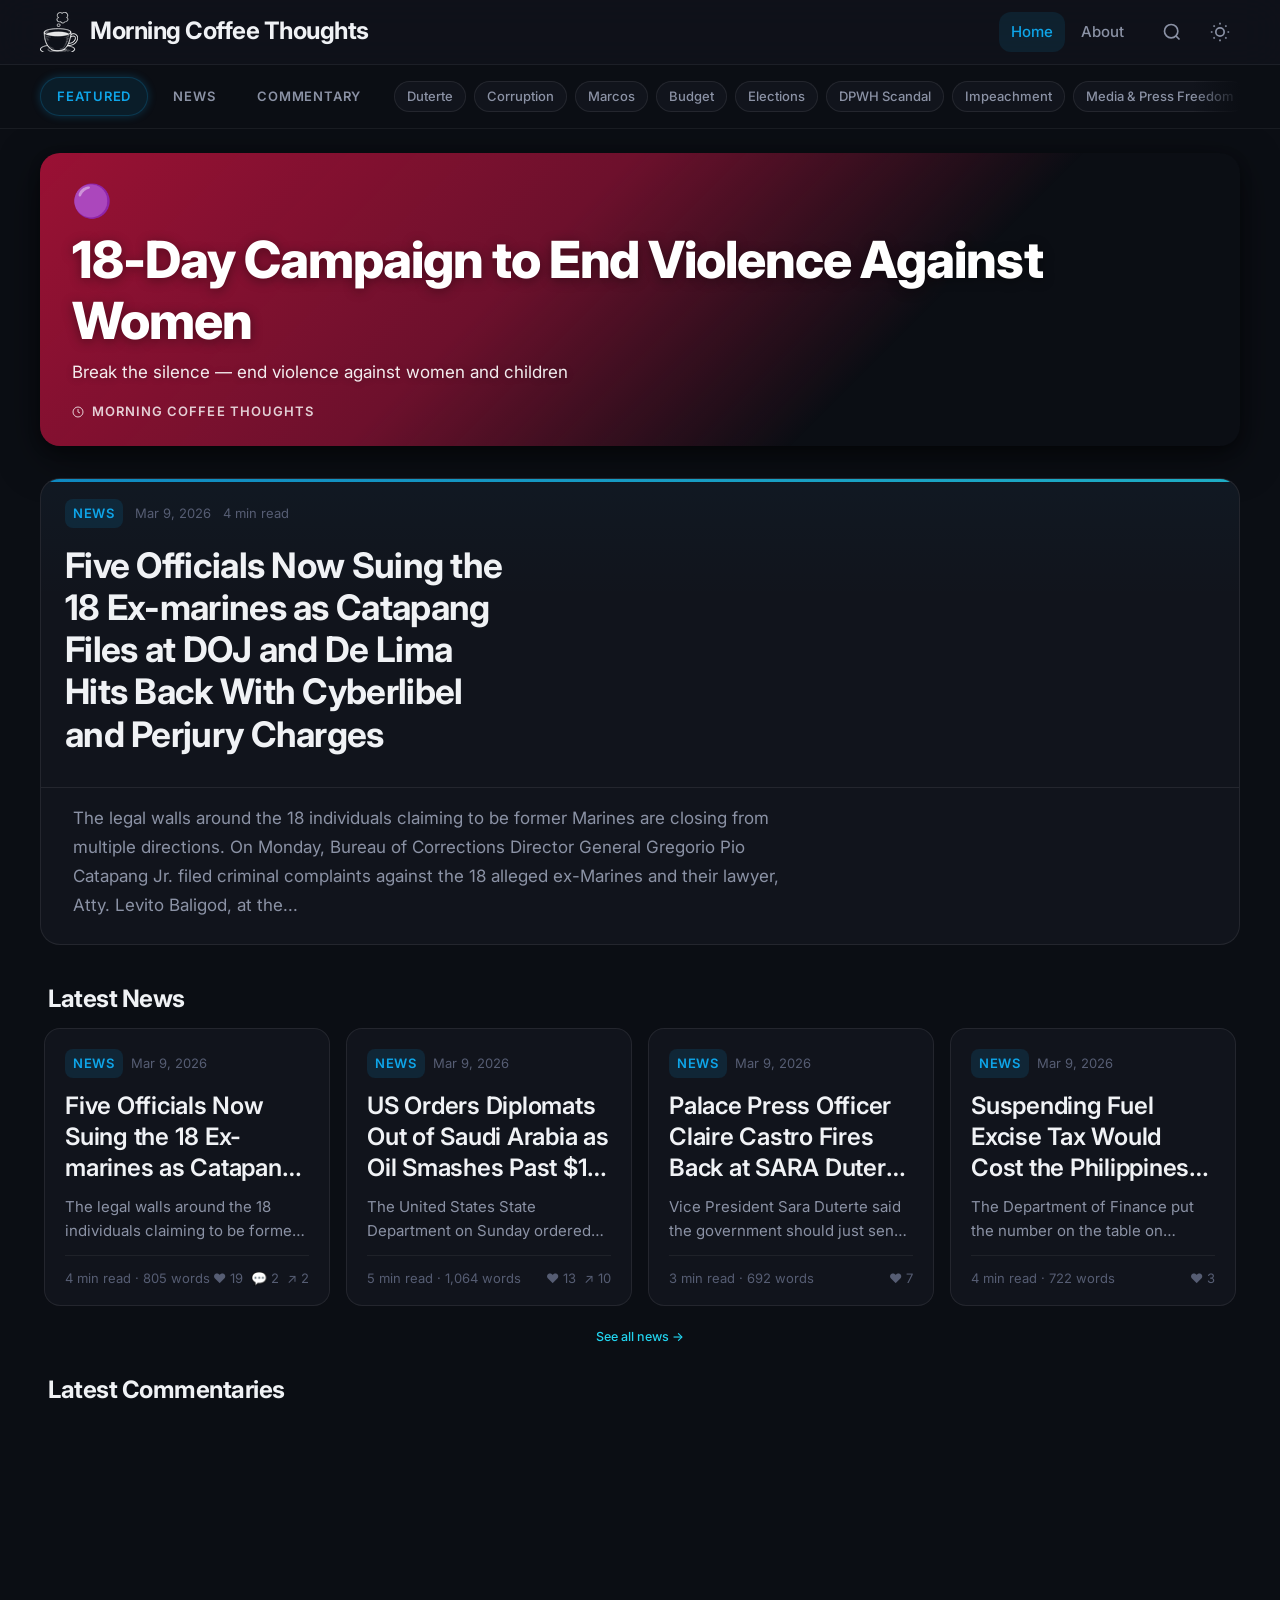
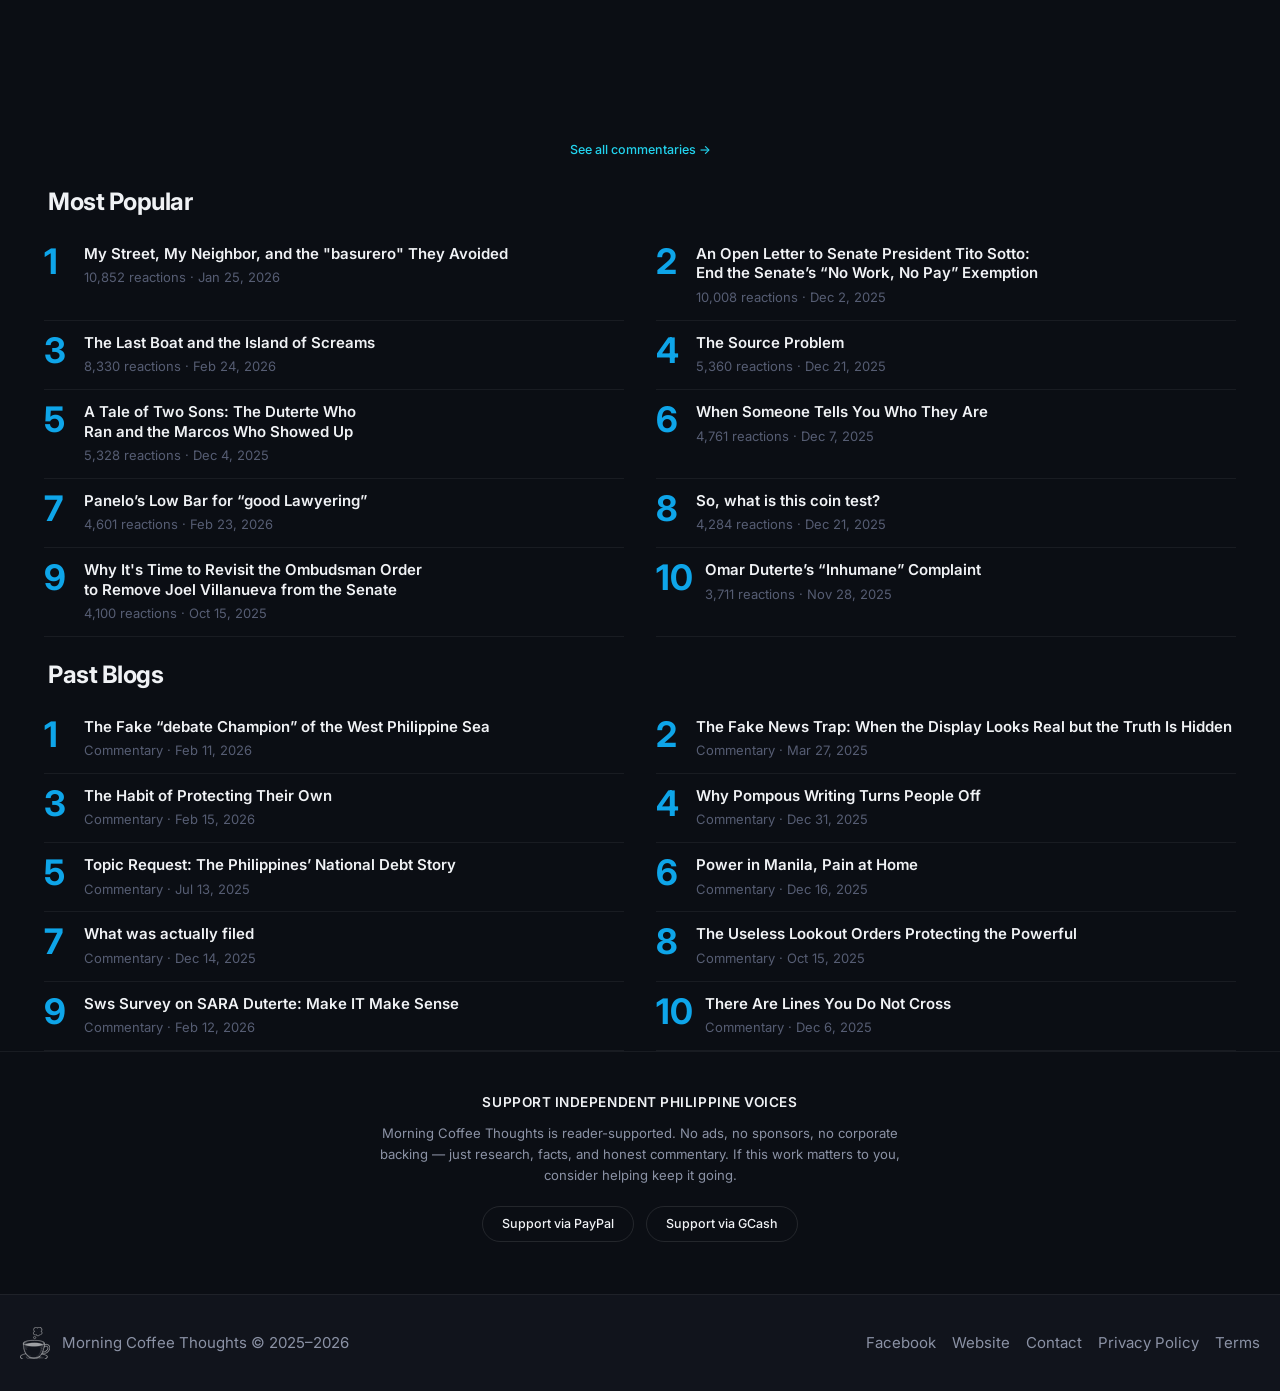
==== commit 6edec3f8: "Auto-sync: update portal 2026-03-09 12:13 UTC" ====
--- a/index.html
+++ b/index.html
@@ -34,15 +34,15 @@
 <link rel="preconnect" href="https://fonts.gstatic.com" crossorigin>
 <link href="https://fonts.googleapis.com/css2?family=Inter:ital,opsz,wght@0,14..32,100..900;1,14..32,100..900&display=swap" rel="stylesheet">
 
-<link rel="stylesheet" href="./base.css?v=1773056734">
-<link rel="stylesheet" href="./style.css?v=1773056734">
-<link rel="stylesheet" href="./app.css?v=1773056734">
+<link rel="stylesheet" href="./base.css?v=1773058255">
+<link rel="stylesheet" href="./style.css?v=1773058255">
+<link rel="stylesheet" href="./app.css?v=1773058255">
 
 <script async src="https://pagead2.googlesyndication.com/pagead/js/adsbygoogle.js?client=ca-pub-4495102979672305" crossorigin="anonymous"></script>
 
-<script src="./articles-meta.js?v=1773056734" defer></script>
-<script src="./events-calendar.js?v=1773056734" defer></script>
-<script src="./app.js?v=1773056734" defer></script>
+<script src="./articles-meta.js?v=1773058255" defer></script>
+<script src="./events-calendar.js?v=1773058255" defer></script>
+<script src="./app.js?v=1773058255" defer></script>
 </head>
 <body>
 
@@ -451,5 +451,35 @@
   }).render('#paypal-button-container-P-9K802369962927120NEUOSGQ');
 </script>
 
+<script>
+// Register service worker for cache control
+if ('serviceWorker' in navigator) {
+  navigator.serviceWorker.register('./sw.js').then(function(reg) {
+    // Check for updates every time the page loads
+    reg.update();
+    // When a new service worker is found, activate it immediately
+    reg.addEventListener('updatefound', function() {
+      var newWorker = reg.installing;
+      if (newWorker) {
+        newWorker.addEventListener('statechange', function() {
+          if (newWorker.state === 'activated') {
+            // New SW active — reload to get fresh content
+            window.location.reload();
+          }
+        });
+      }
+    });
+  });
+  // If the SW takes control mid-session, reload for fresh content
+  var refreshing = false;
+  navigator.serviceWorker.addEventListener('controllerchange', function() {
+    if (!refreshing) {
+      refreshing = true;
+      window.location.reload();
+    }
+  });
+}
+</script>
+
 </body>
 </html>
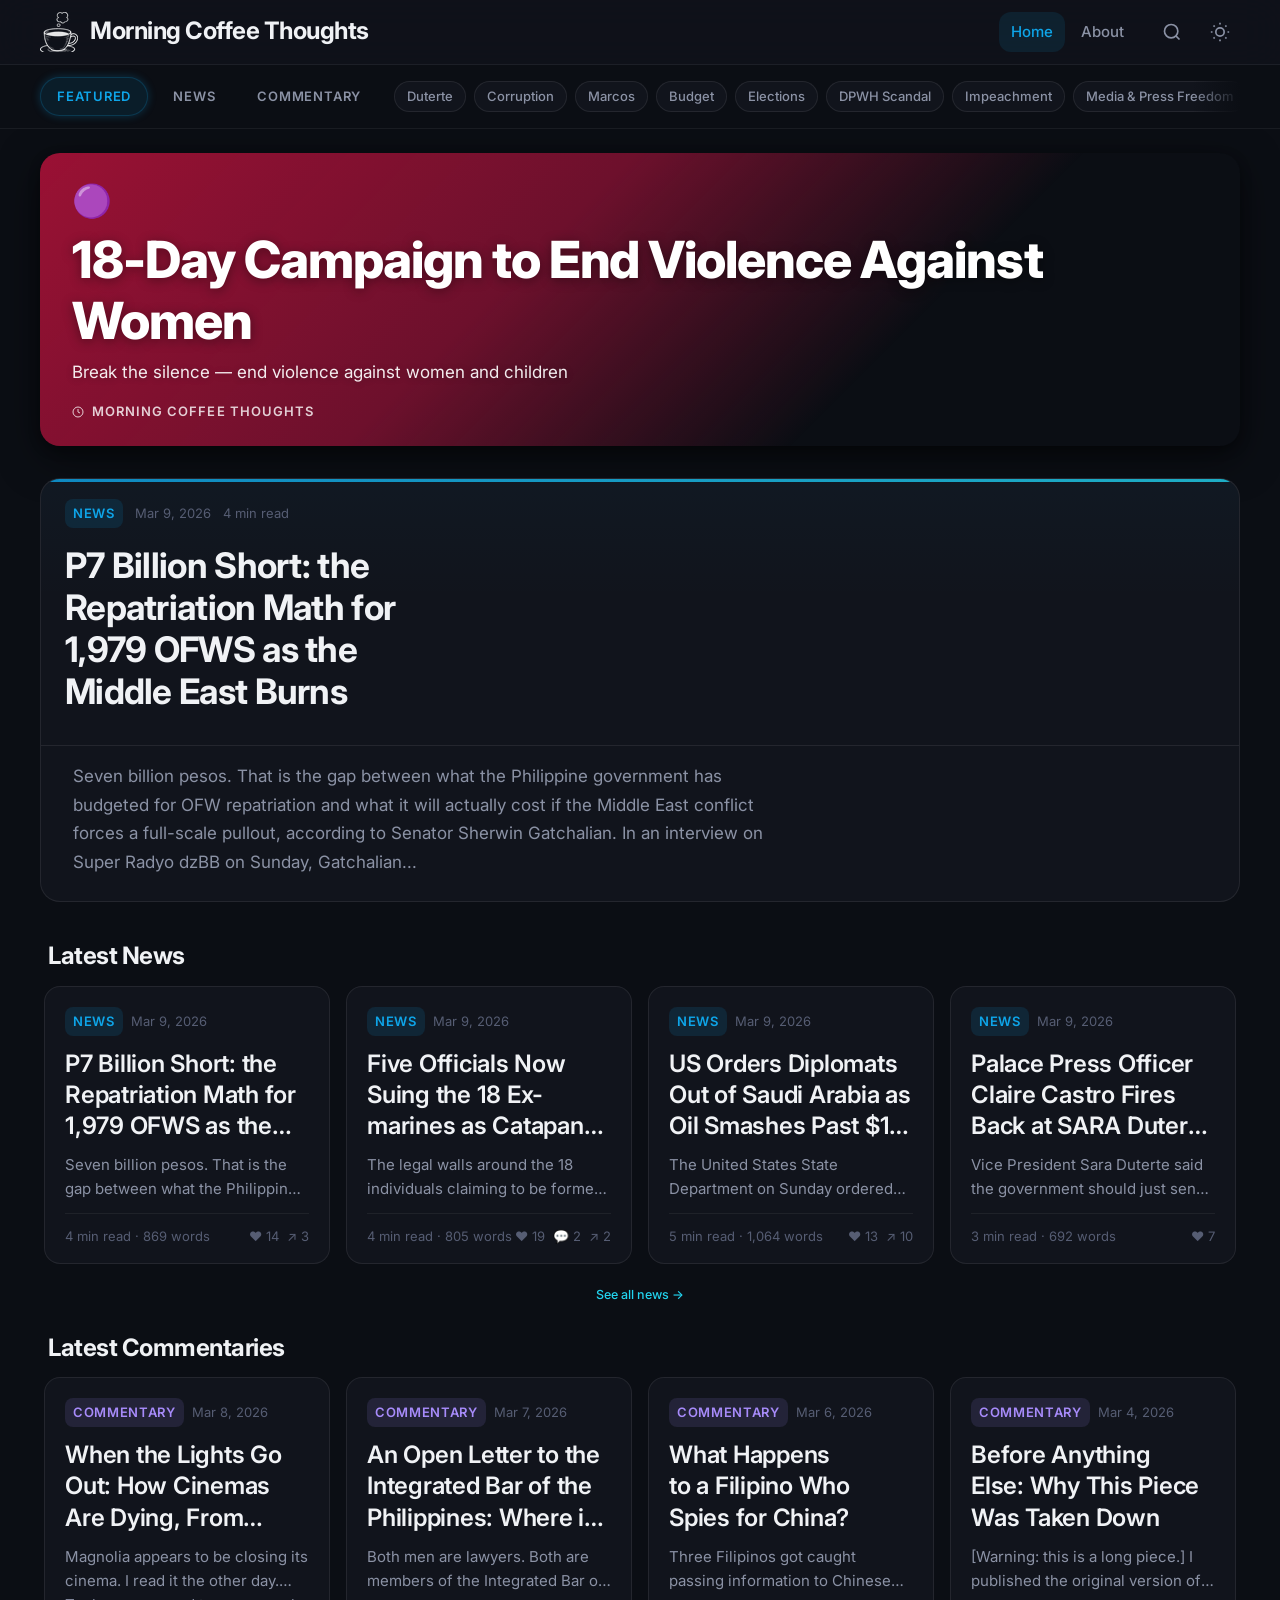
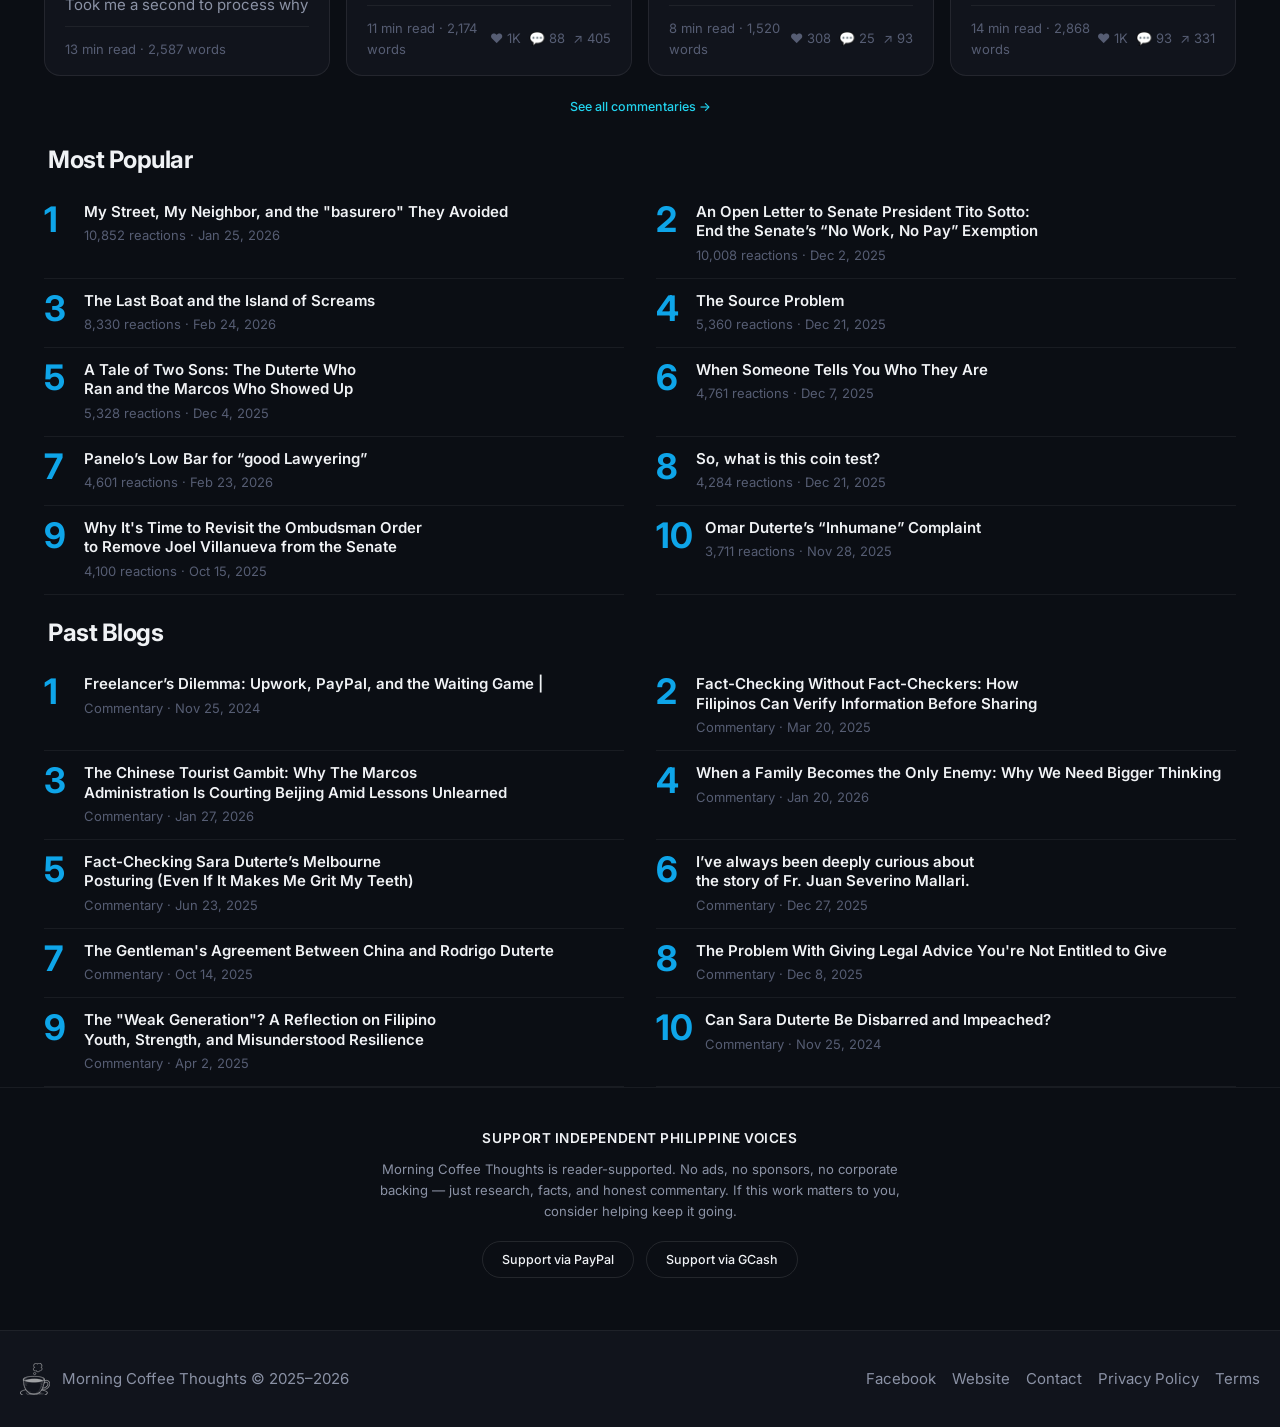
==== commit f54bfb62: "Auto-sync: update portal 2026-03-09 12:51 UTC" ====
--- a/index.html
+++ b/index.html
@@ -34,15 +34,15 @@
 <link rel="preconnect" href="https://fonts.gstatic.com" crossorigin>
 <link href="https://fonts.googleapis.com/css2?family=Inter:ital,opsz,wght@0,14..32,100..900;1,14..32,100..900&display=swap" rel="stylesheet">
 
-<link rel="stylesheet" href="./base.css?v=1773058255">
-<link rel="stylesheet" href="./style.css?v=1773058255">
-<link rel="stylesheet" href="./app.css?v=1773058255">
+<link rel="stylesheet" href="./base.css?v=1773060662">
+<link rel="stylesheet" href="./style.css?v=1773060662">
+<link rel="stylesheet" href="./app.css?v=1773060662">
 
 <script async src="https://pagead2.googlesyndication.com/pagead/js/adsbygoogle.js?client=ca-pub-4495102979672305" crossorigin="anonymous"></script>
 
-<script src="./articles-meta.js?v=1773058255" defer></script>
-<script src="./events-calendar.js?v=1773058255" defer></script>
-<script src="./app.js?v=1773058255" defer></script>
+<script src="./articles-meta.js?v=1773060662" defer></script>
+<script src="./events-calendar.js?v=1773060662" defer></script>
+<script src="./app.js?v=1773060662" defer></script>
 </head>
 <body>
 
@@ -115,7 +115,7 @@
           <button class="source-badge" data-source="facebook" type="button">
             <svg width="16" height="16" viewBox="0 0 24 24" fill="currentColor" class="source-badge-icon fb"><path d="M24 12.073c0-6.627-5.373-12-12-12s-12 5.373-12 12c0 5.99 4.388 10.954 10.125 11.854v-8.385H7.078v-3.47h3.047V9.43c0-3.007 1.792-4.669 4.533-4.669 1.312 0 2.686.235 2.686.235v2.953H15.83c-1.491 0-1.956.925-1.956 1.874v2.25h3.328l-.532 3.47h-2.796v8.385C19.612 23.027 24 18.062 24 12.073z"/></svg>
             <span>MCT 2.0 Facebook</span>
-            <span class="source-badge-count" id="count-facebook">246</span>
+            <span class="source-badge-count" id="count-facebook">247</span>
           </button>
           <button class="source-badge" data-source="website" type="button">
             <svg width="16" height="16" viewBox="0 0 24 24" fill="none" stroke="currentColor" stroke-width="2" class="source-badge-icon web"><circle cx="12" cy="12" r="10"/><path d="M2 12h20M12 2a15.3 15.3 0 0 1 4 10 15.3 15.3 0 0 1-4 10 15.3 15.3 0 0 1-4-10 15.3 15.3 0 0 1 4-10z"/></svg>
@@ -257,7 +257,7 @@
 
         <div class="about-stats-grid">
           <div class="about-stat">
-            <span class="about-stat-number">445+</span>
+            <span class="about-stat-number">446+</span>
             <span class="about-stat-label">Articles Published</span>
           </div>
           <div class="about-stat">
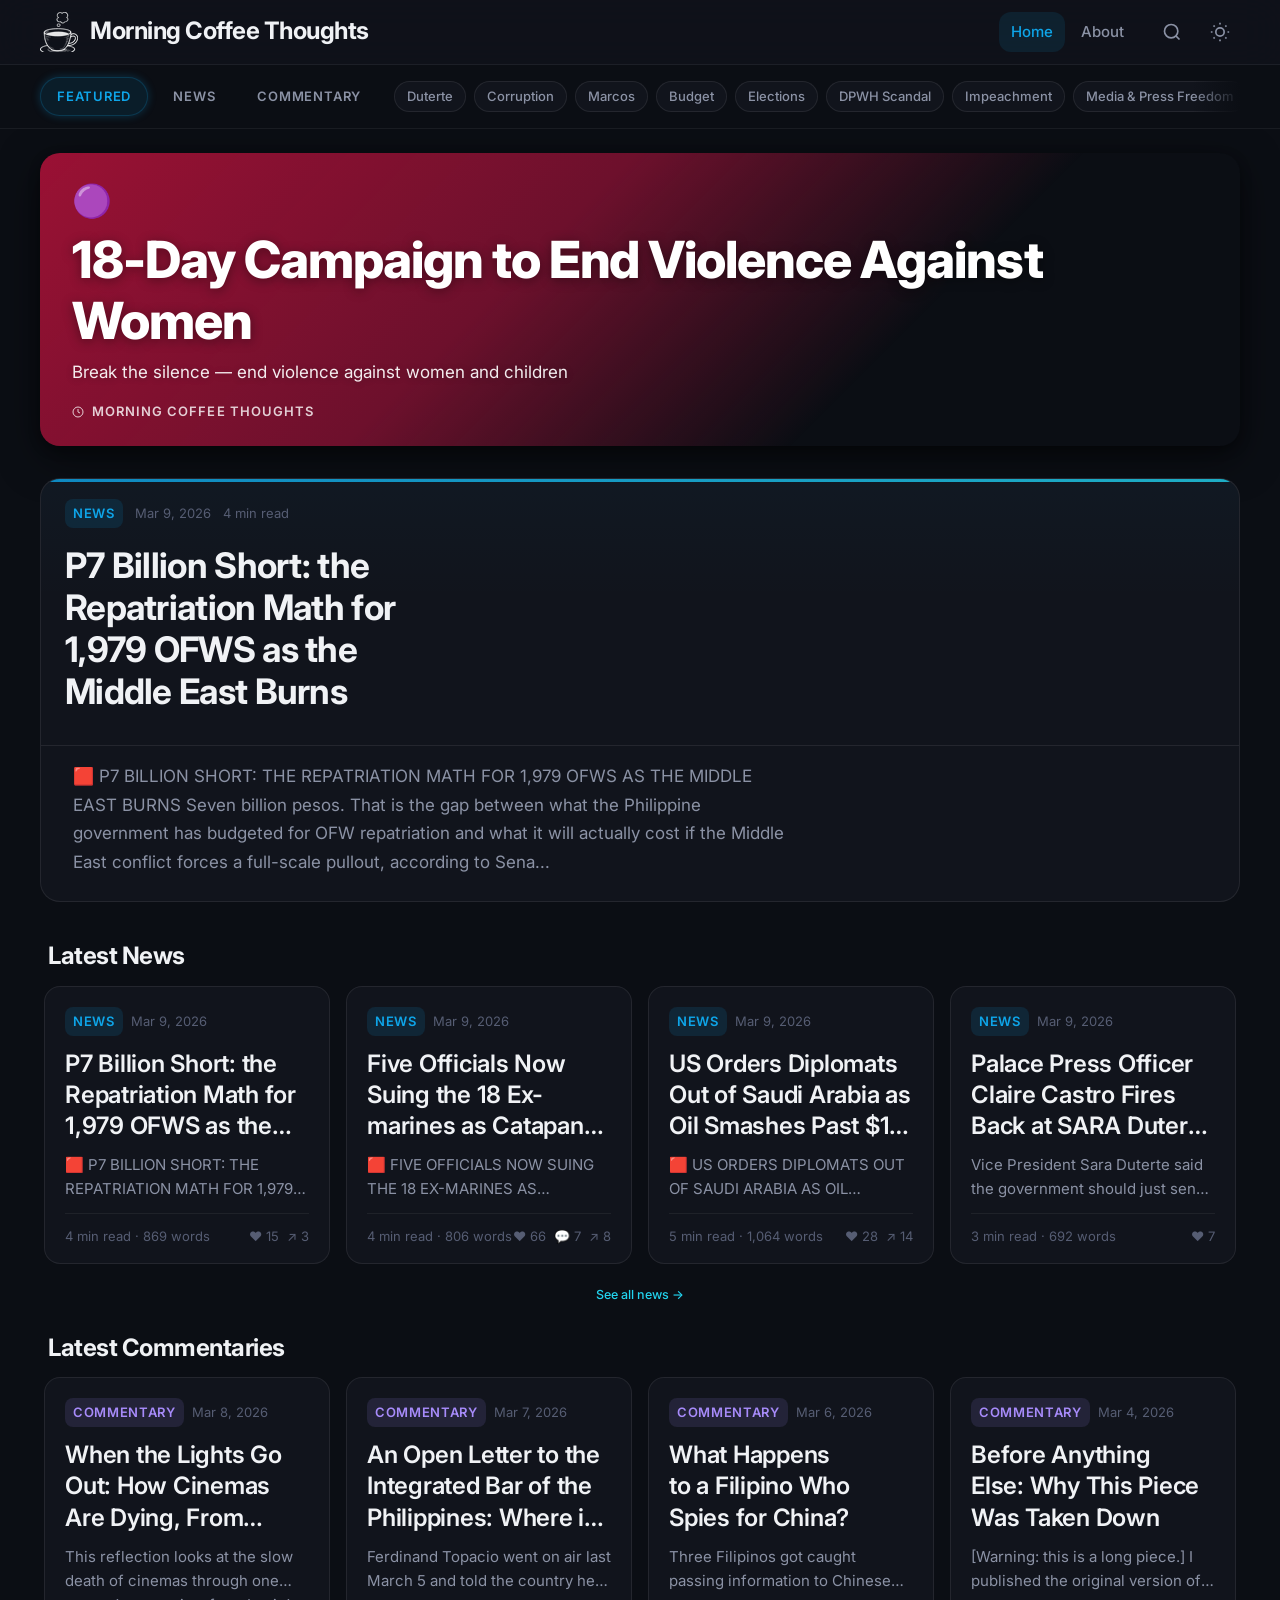
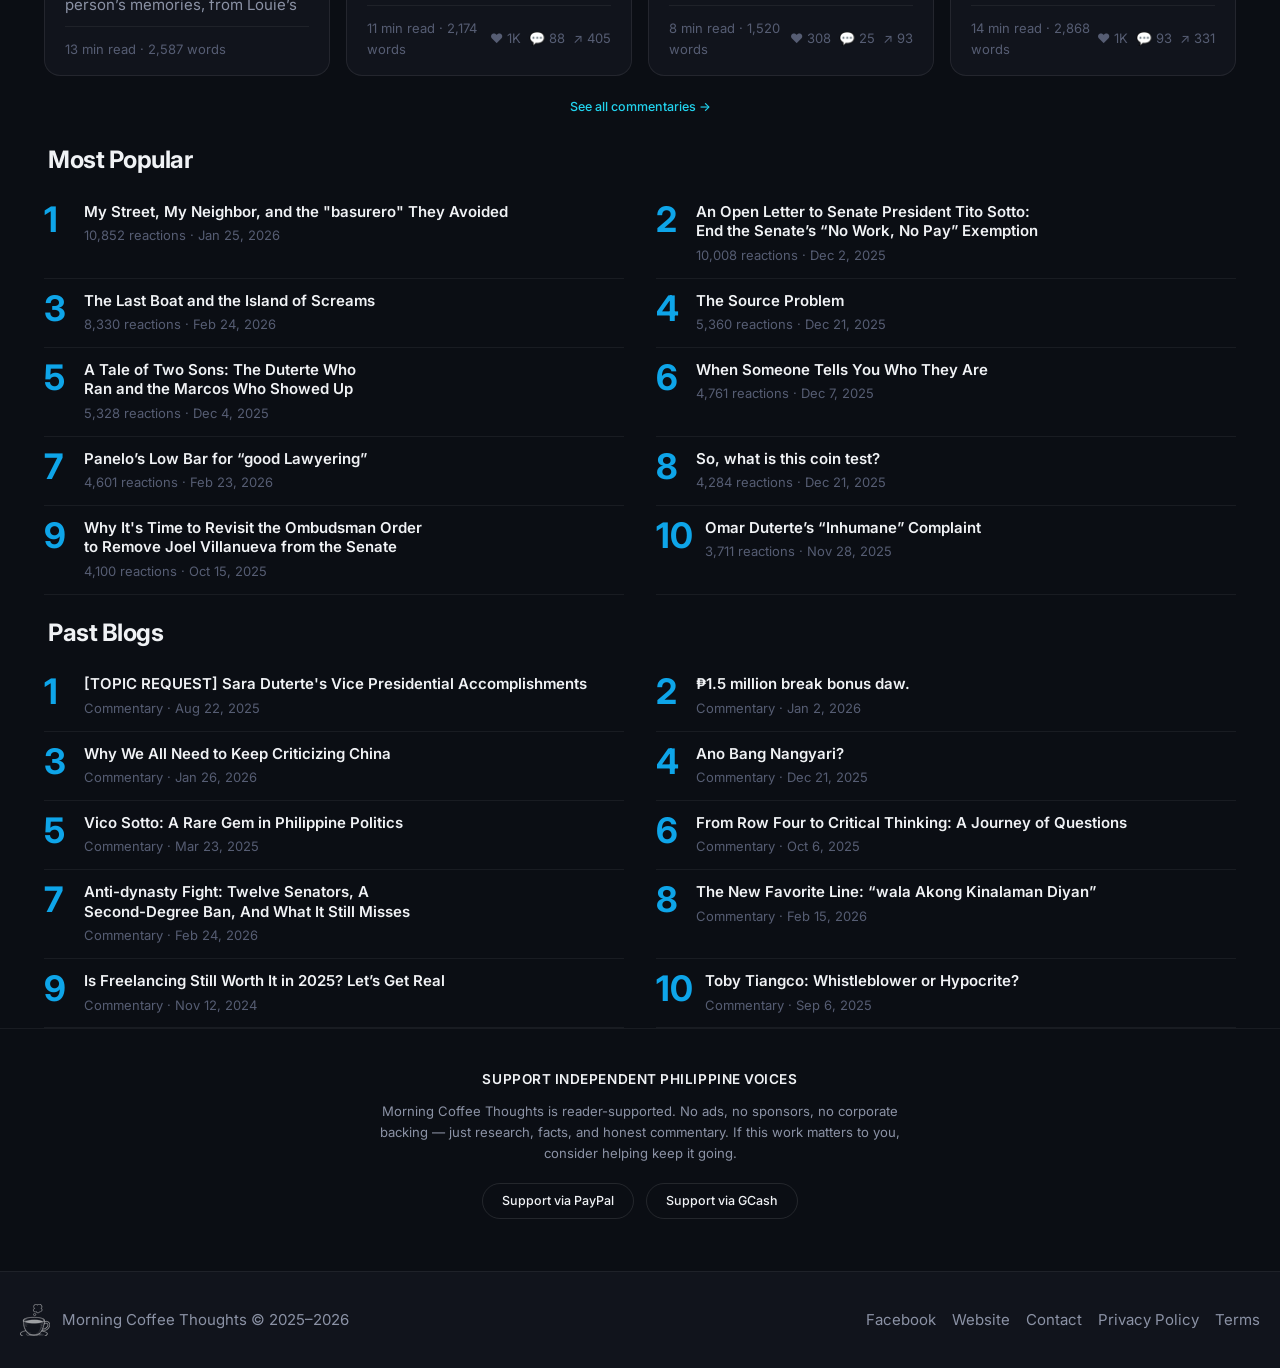
==== commit 1053e117: "Auto-sync: update portal 2026-03-09 13:08 UTC" ====
--- a/index.html
+++ b/index.html
@@ -34,15 +34,15 @@
 <link rel="preconnect" href="https://fonts.gstatic.com" crossorigin>
 <link href="https://fonts.googleapis.com/css2?family=Inter:ital,opsz,wght@0,14..32,100..900;1,14..32,100..900&display=swap" rel="stylesheet">
 
-<link rel="stylesheet" href="./base.css?v=1773060662">
-<link rel="stylesheet" href="./style.css?v=1773060662">
-<link rel="stylesheet" href="./app.css?v=1773060662">
+<link rel="stylesheet" href="./base.css?v=1773061633">
+<link rel="stylesheet" href="./style.css?v=1773061633">
+<link rel="stylesheet" href="./app.css?v=1773061633">
 
 <script async src="https://pagead2.googlesyndication.com/pagead/js/adsbygoogle.js?client=ca-pub-4495102979672305" crossorigin="anonymous"></script>
 
-<script src="./articles-meta.js?v=1773060662" defer></script>
-<script src="./events-calendar.js?v=1773060662" defer></script>
-<script src="./app.js?v=1773060662" defer></script>
+<script src="./articles-meta.js?v=1773061633" defer></script>
+<script src="./events-calendar.js?v=1773061633" defer></script>
+<script src="./app.js?v=1773061633" defer></script>
 </head>
 <body>
 
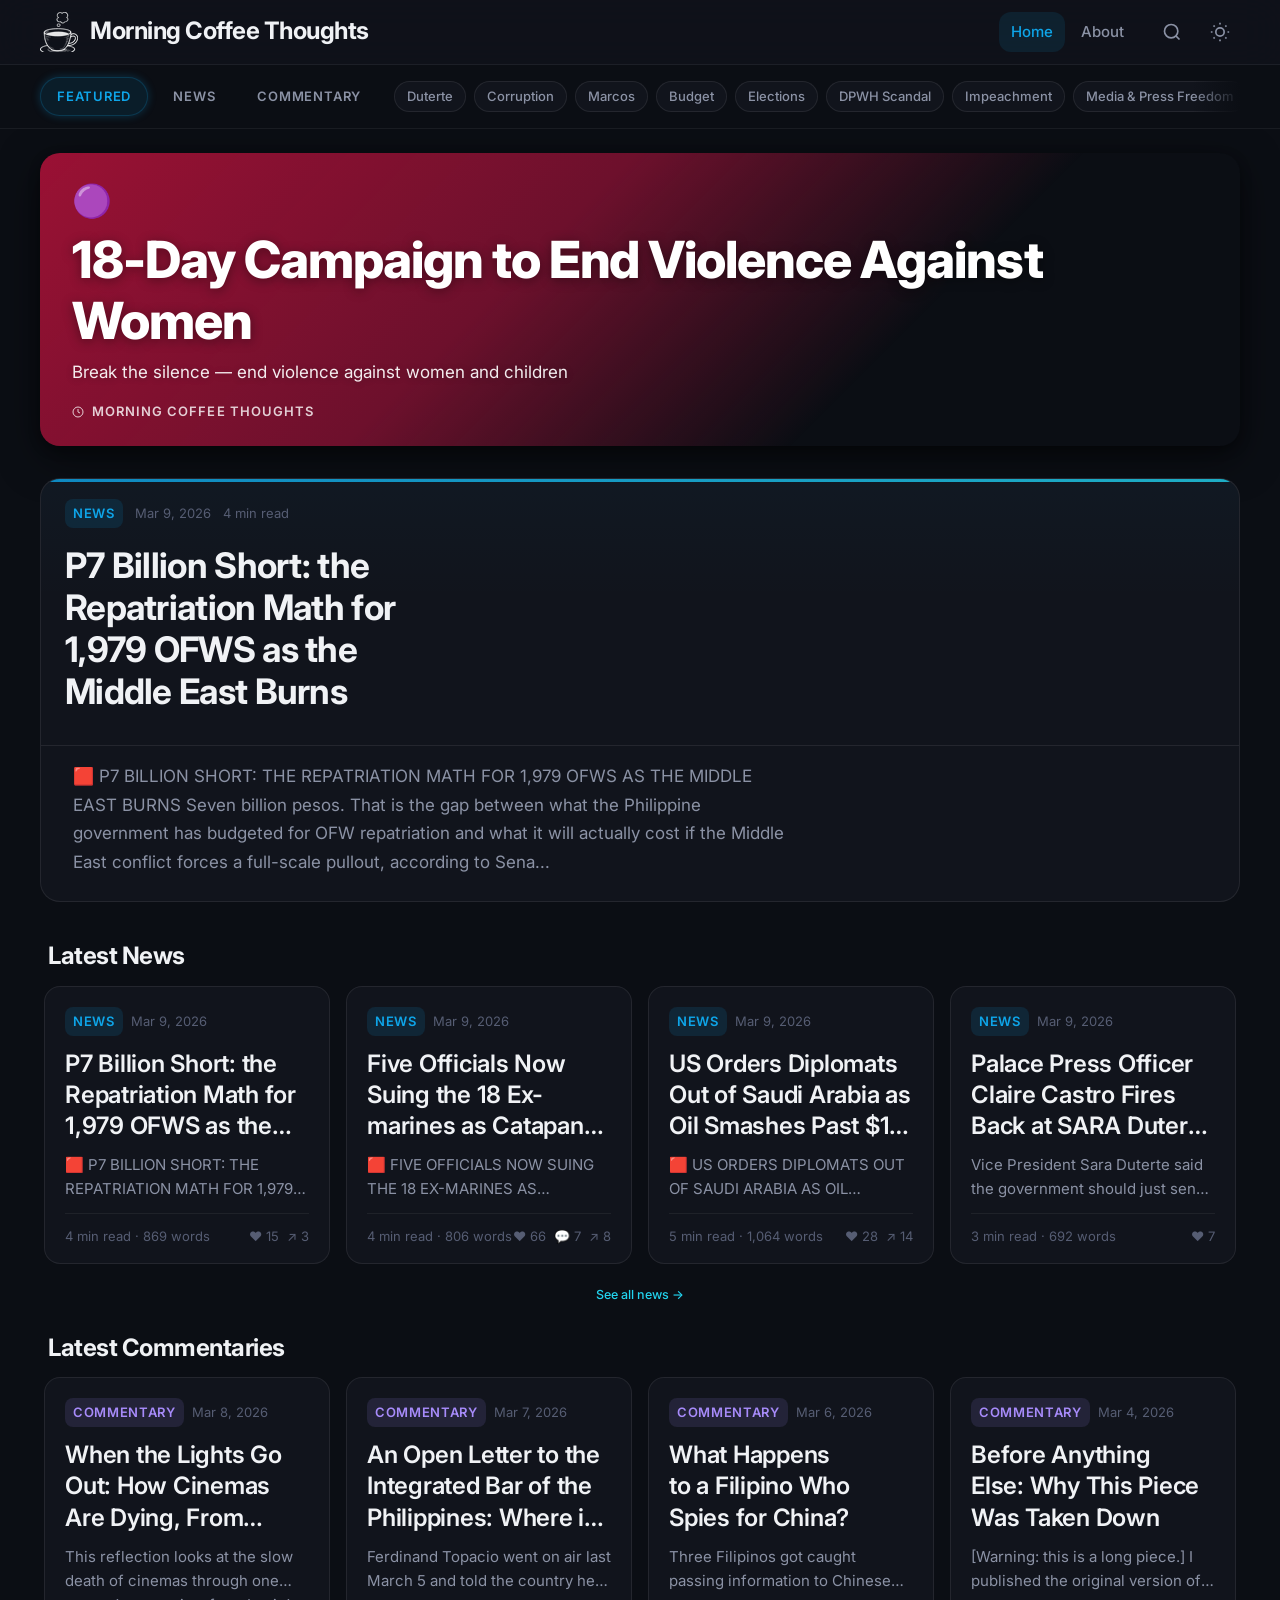
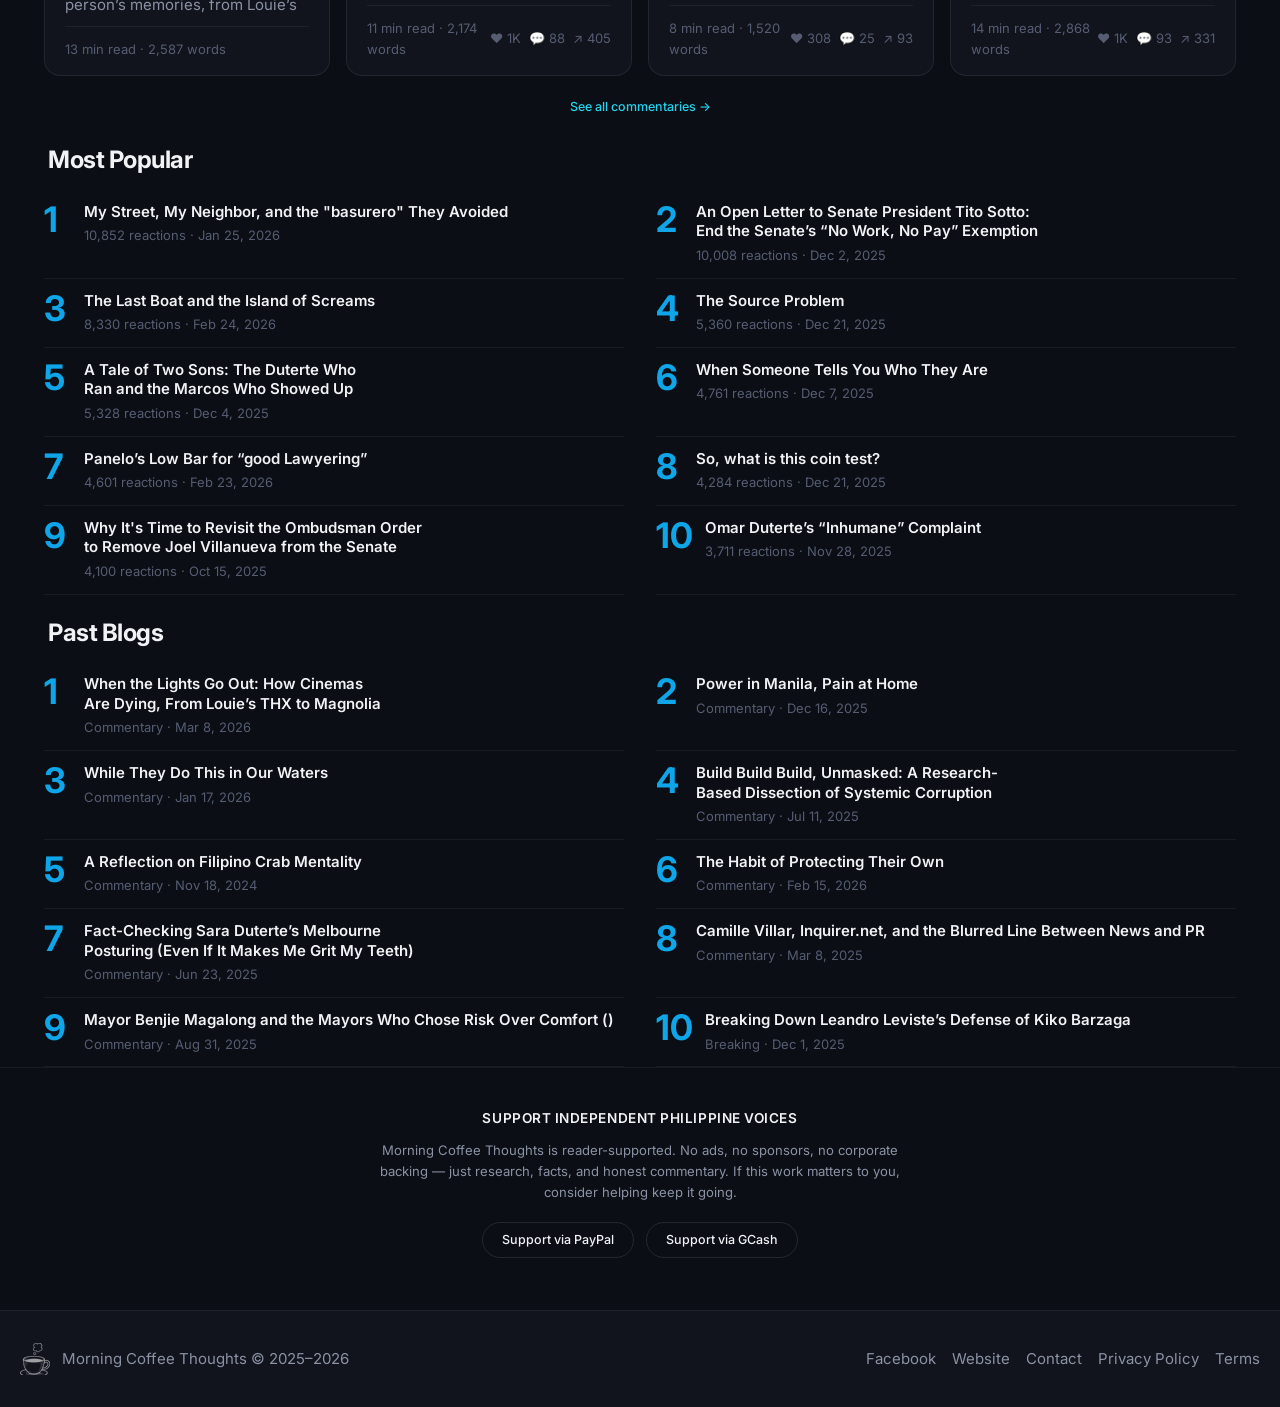
==== commit 6d69b2e0: "Auto-sync: update portal 2026-03-09 13:11 UTC" ====
--- a/index.html
+++ b/index.html
@@ -34,15 +34,15 @@
 <link rel="preconnect" href="https://fonts.gstatic.com" crossorigin>
 <link href="https://fonts.googleapis.com/css2?family=Inter:ital,opsz,wght@0,14..32,100..900;1,14..32,100..900&display=swap" rel="stylesheet">
 
-<link rel="stylesheet" href="./base.css?v=1773061633">
-<link rel="stylesheet" href="./style.css?v=1773061633">
-<link rel="stylesheet" href="./app.css?v=1773061633">
+<link rel="stylesheet" href="./base.css?v=1773061808">
+<link rel="stylesheet" href="./style.css?v=1773061808">
+<link rel="stylesheet" href="./app.css?v=1773061808">
 
 <script async src="https://pagead2.googlesyndication.com/pagead/js/adsbygoogle.js?client=ca-pub-4495102979672305" crossorigin="anonymous"></script>
 
-<script src="./articles-meta.js?v=1773061633" defer></script>
-<script src="./events-calendar.js?v=1773061633" defer></script>
-<script src="./app.js?v=1773061633" defer></script>
+<script src="./articles-meta.js?v=1773061808" defer></script>
+<script src="./events-calendar.js?v=1773061808" defer></script>
+<script src="./app.js?v=1773061808" defer></script>
 </head>
 <body>
 
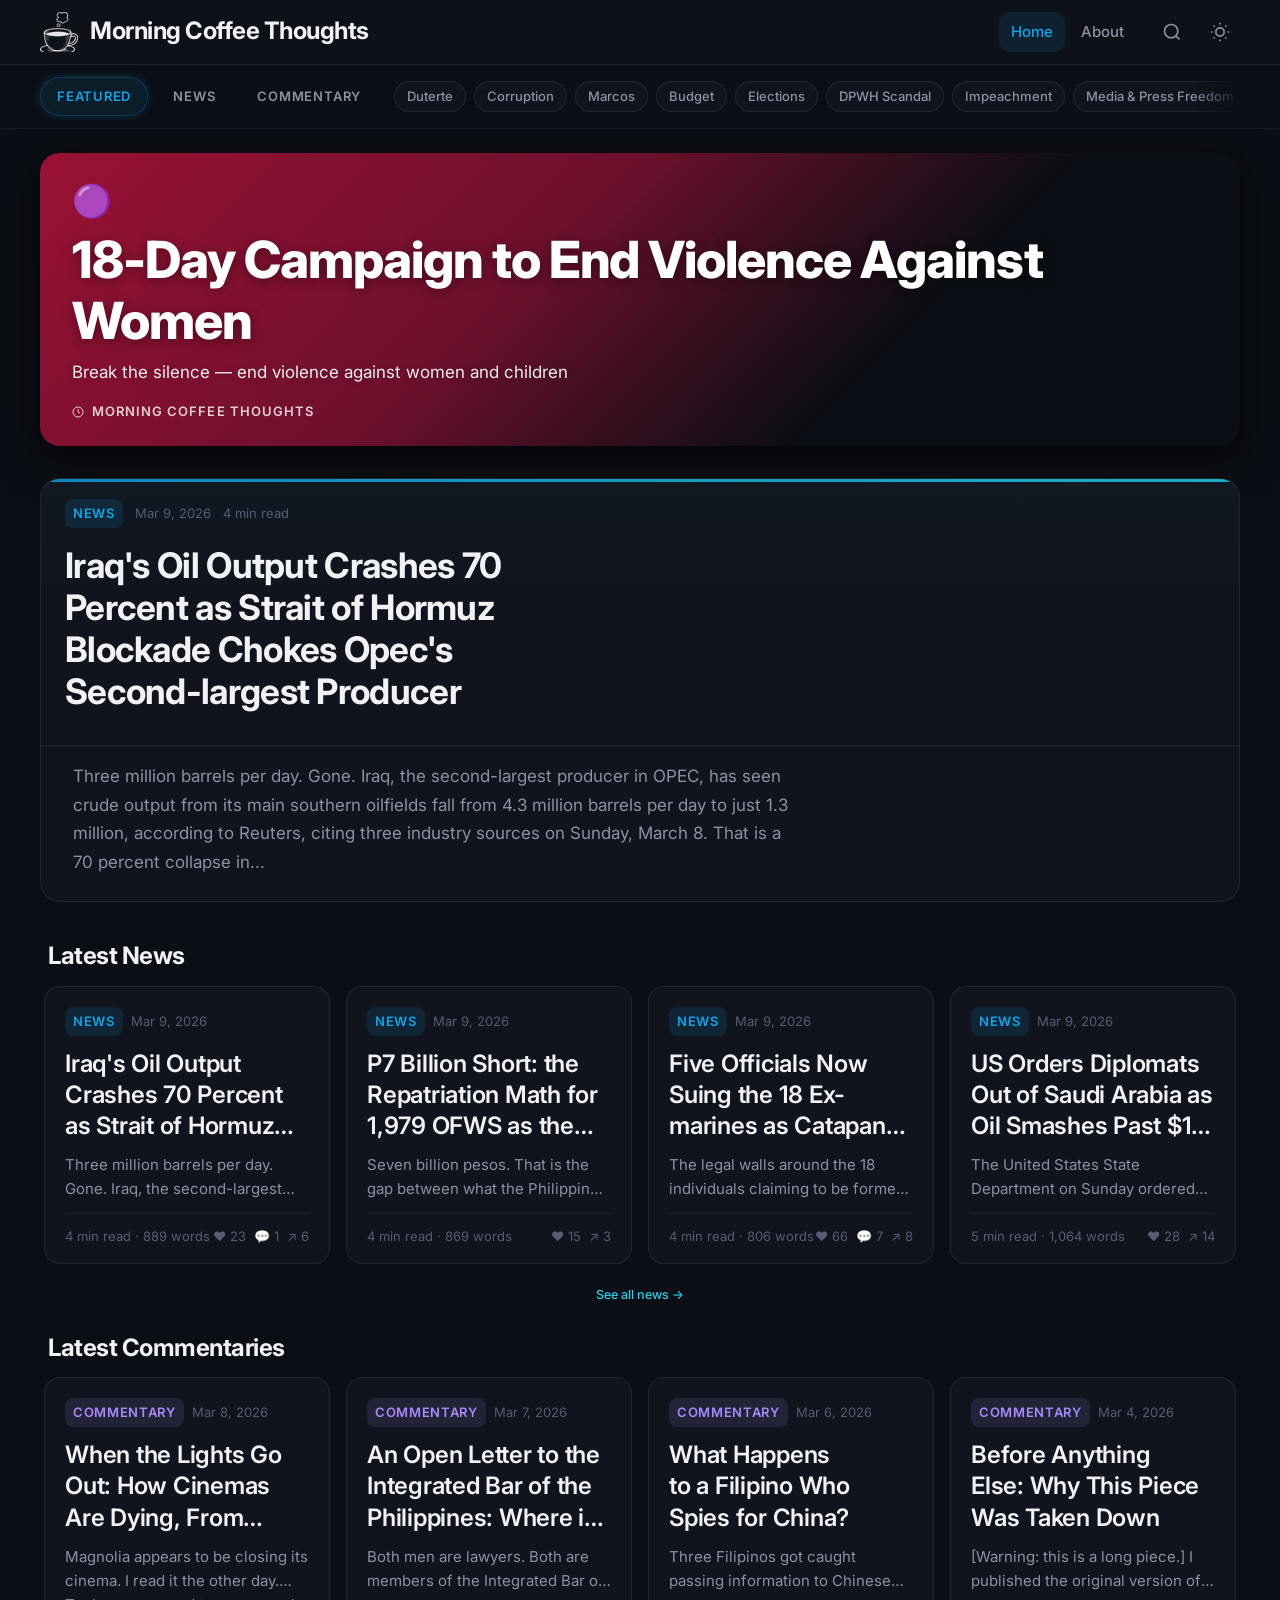
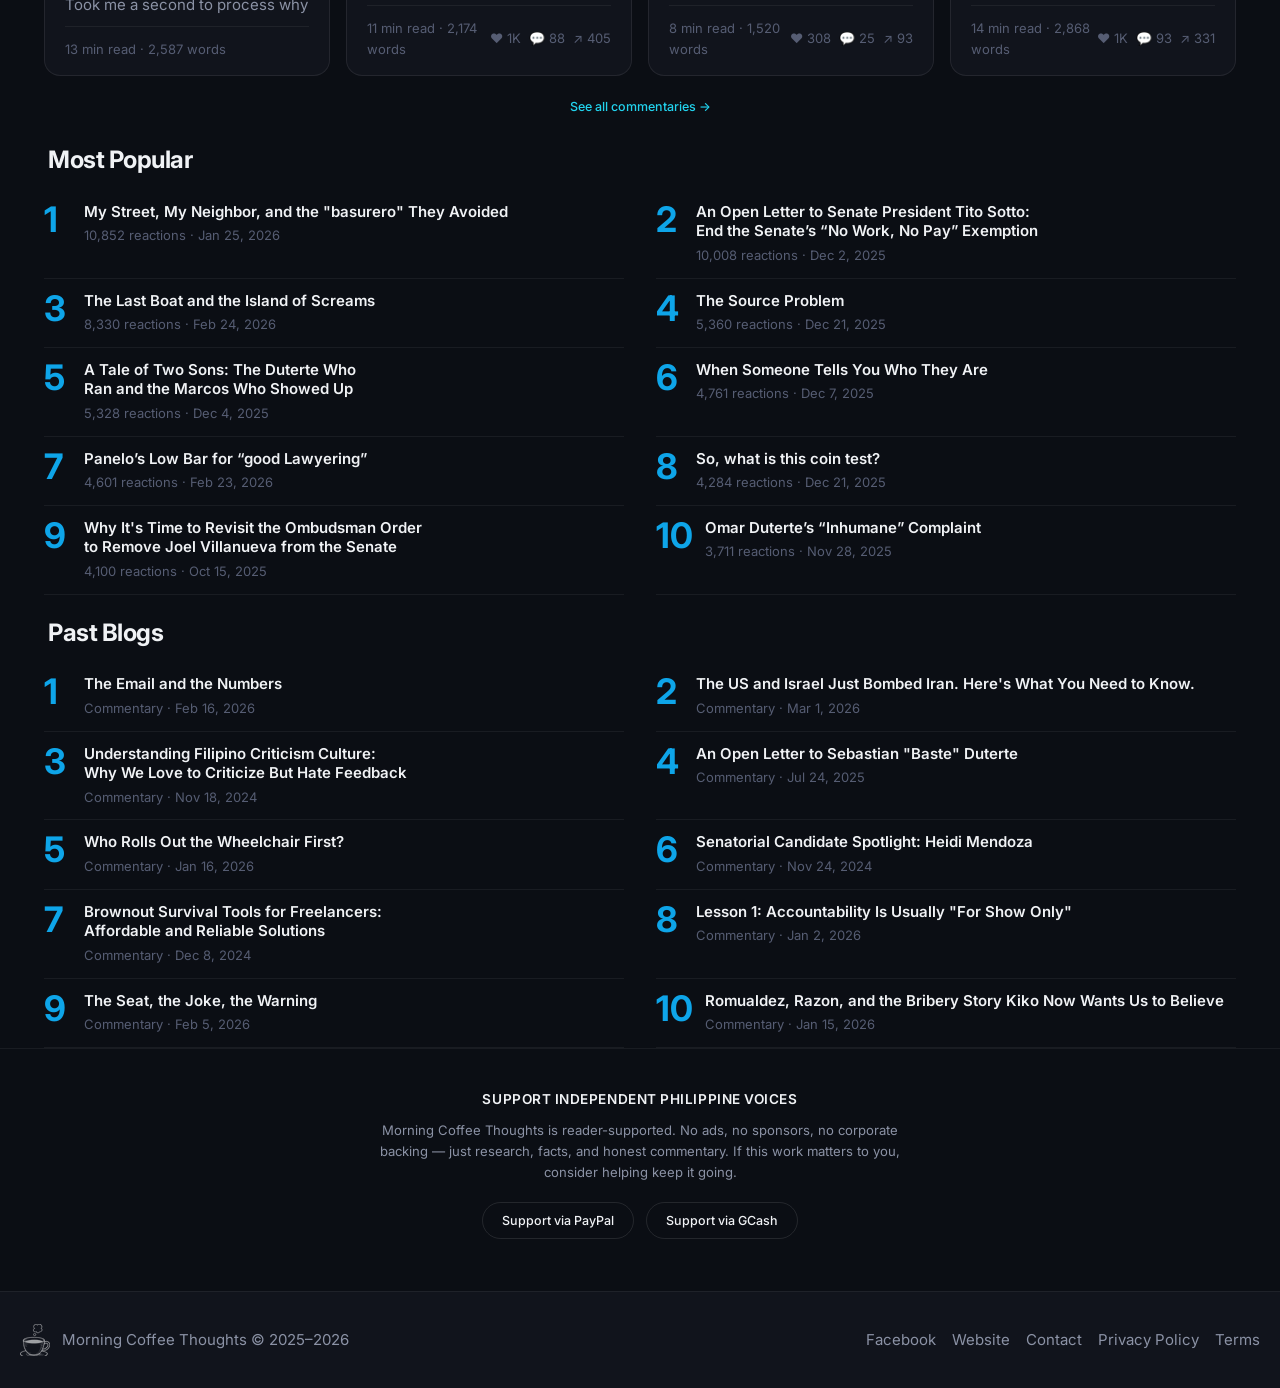
==== commit 3f3ec2e4: "Auto-sync: update portal 2026-03-09 13:45 UTC" ====
--- a/index.html
+++ b/index.html
@@ -34,15 +34,15 @@
 <link rel="preconnect" href="https://fonts.gstatic.com" crossorigin>
 <link href="https://fonts.googleapis.com/css2?family=Inter:ital,opsz,wght@0,14..32,100..900;1,14..32,100..900&display=swap" rel="stylesheet">
 
-<link rel="stylesheet" href="./base.css?v=1773061808">
-<link rel="stylesheet" href="./style.css?v=1773061808">
-<link rel="stylesheet" href="./app.css?v=1773061808">
+<link rel="stylesheet" href="./base.css?v=1773063883">
+<link rel="stylesheet" href="./style.css?v=1773063883">
+<link rel="stylesheet" href="./app.css?v=1773063883">
 
 <script async src="https://pagead2.googlesyndication.com/pagead/js/adsbygoogle.js?client=ca-pub-4495102979672305" crossorigin="anonymous"></script>
 
-<script src="./articles-meta.js?v=1773061808" defer></script>
-<script src="./events-calendar.js?v=1773061808" defer></script>
-<script src="./app.js?v=1773061808" defer></script>
+<script src="./articles-meta.js?v=1773063883" defer></script>
+<script src="./events-calendar.js?v=1773063883" defer></script>
+<script src="./app.js?v=1773063883" defer></script>
 </head>
 <body>
 
@@ -115,7 +115,7 @@
           <button class="source-badge" data-source="facebook" type="button">
             <svg width="16" height="16" viewBox="0 0 24 24" fill="currentColor" class="source-badge-icon fb"><path d="M24 12.073c0-6.627-5.373-12-12-12s-12 5.373-12 12c0 5.99 4.388 10.954 10.125 11.854v-8.385H7.078v-3.47h3.047V9.43c0-3.007 1.792-4.669 4.533-4.669 1.312 0 2.686.235 2.686.235v2.953H15.83c-1.491 0-1.956.925-1.956 1.874v2.25h3.328l-.532 3.47h-2.796v8.385C19.612 23.027 24 18.062 24 12.073z"/></svg>
             <span>MCT 2.0 Facebook</span>
-            <span class="source-badge-count" id="count-facebook">247</span>
+            <span class="source-badge-count" id="count-facebook">248</span>
           </button>
           <button class="source-badge" data-source="website" type="button">
             <svg width="16" height="16" viewBox="0 0 24 24" fill="none" stroke="currentColor" stroke-width="2" class="source-badge-icon web"><circle cx="12" cy="12" r="10"/><path d="M2 12h20M12 2a15.3 15.3 0 0 1 4 10 15.3 15.3 0 0 1-4 10 15.3 15.3 0 0 1-4-10 15.3 15.3 0 0 1 4-10z"/></svg>
@@ -257,7 +257,7 @@
 
         <div class="about-stats-grid">
           <div class="about-stat">
-            <span class="about-stat-number">446+</span>
+            <span class="about-stat-number">447+</span>
             <span class="about-stat-label">Articles Published</span>
           </div>
           <div class="about-stat">
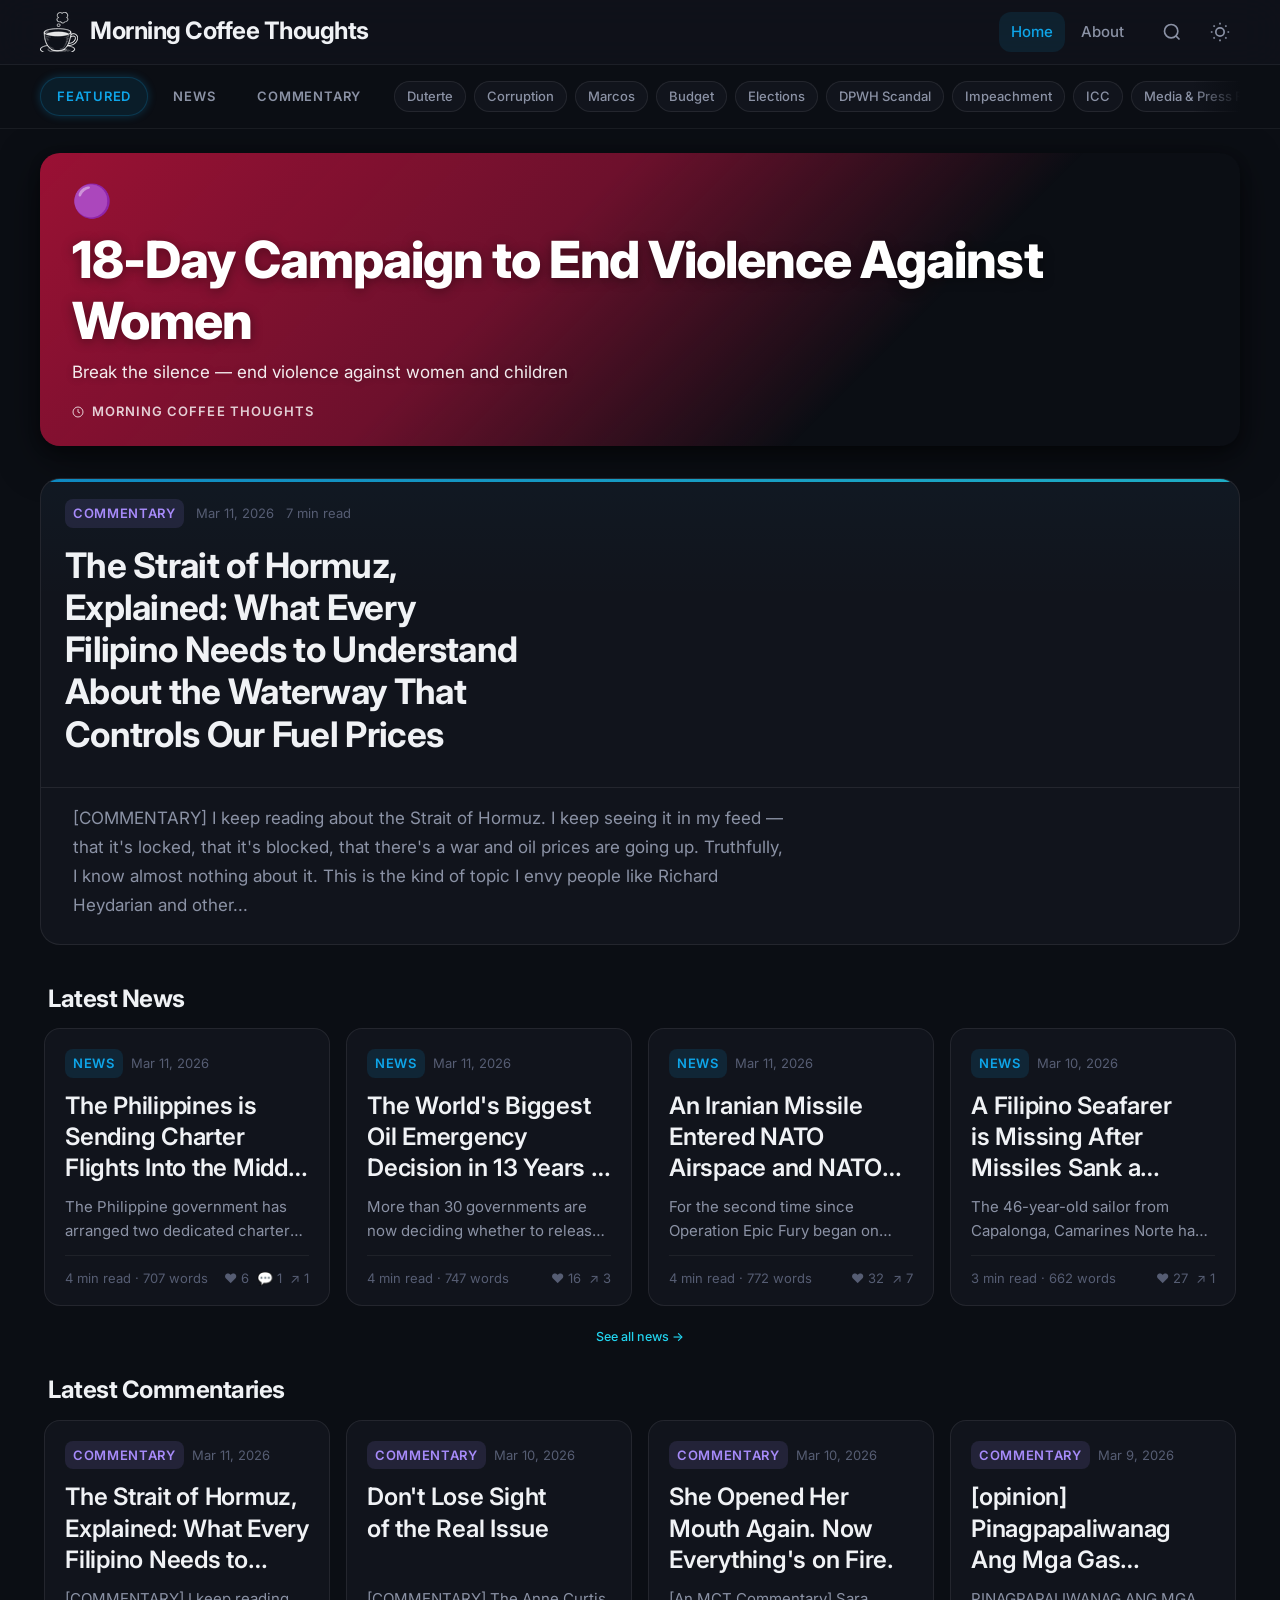
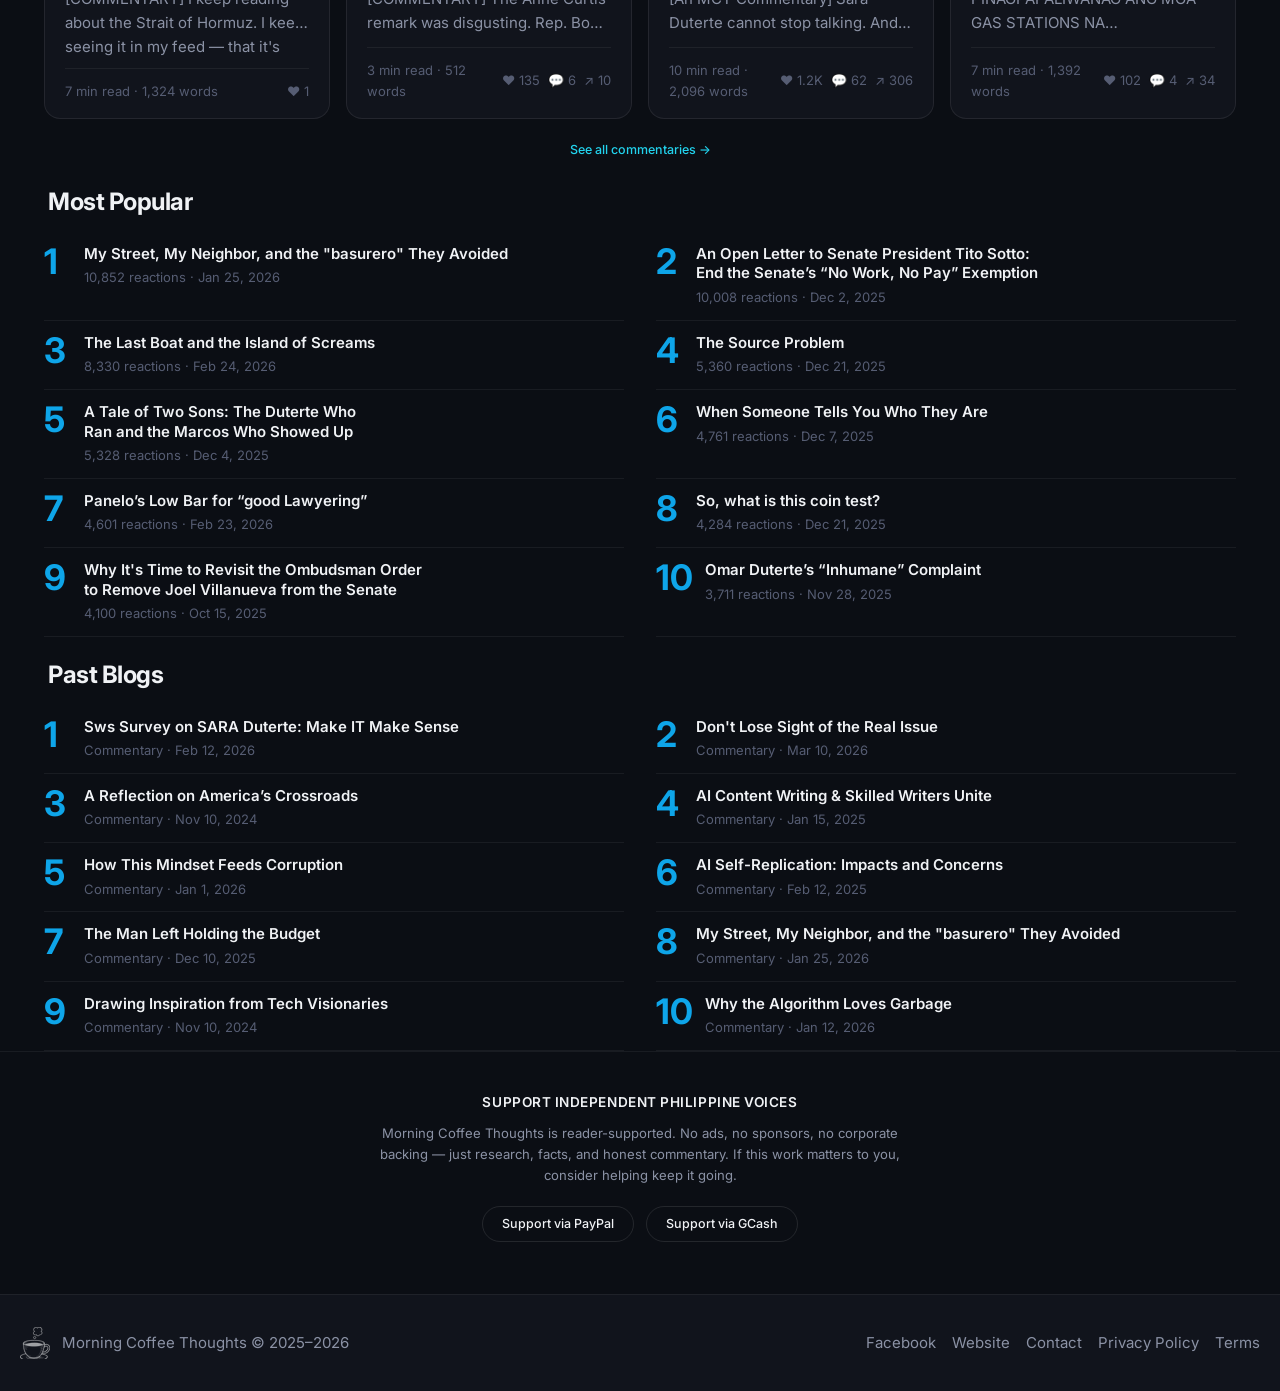
==== commit 031482cc: "Auto-sync: update portal 2026-03-11 01:03 UTC" ====
--- a/index.html
+++ b/index.html
@@ -34,15 +34,15 @@
 <link rel="preconnect" href="https://fonts.gstatic.com" crossorigin>
 <link href="https://fonts.googleapis.com/css2?family=Inter:ital,opsz,wght@0,14..32,100..900;1,14..32,100..900&display=swap" rel="stylesheet">
 
-<link rel="stylesheet" href="./base.css?v=1773063883">
-<link rel="stylesheet" href="./style.css?v=1773063883">
-<link rel="stylesheet" href="./app.css?v=1773063883">
+<link rel="stylesheet" href="./base.css?v=1773190921">
+<link rel="stylesheet" href="./style.css?v=1773190921">
+<link rel="stylesheet" href="./app.css?v=1773190921">
 
 <script async src="https://pagead2.googlesyndication.com/pagead/js/adsbygoogle.js?client=ca-pub-4495102979672305" crossorigin="anonymous"></script>
 
-<script src="./articles-meta.js?v=1773063883" defer></script>
-<script src="./events-calendar.js?v=1773063883" defer></script>
-<script src="./app.js?v=1773063883" defer></script>
+<script src="./articles-meta.js?v=1773190921" defer></script>
+<script src="./events-calendar.js?v=1773190921" defer></script>
+<script src="./app.js?v=1773190921" defer></script>
 </head>
 <body>
 
@@ -115,7 +115,7 @@
           <button class="source-badge" data-source="facebook" type="button">
             <svg width="16" height="16" viewBox="0 0 24 24" fill="currentColor" class="source-badge-icon fb"><path d="M24 12.073c0-6.627-5.373-12-12-12s-12 5.373-12 12c0 5.99 4.388 10.954 10.125 11.854v-8.385H7.078v-3.47h3.047V9.43c0-3.007 1.792-4.669 4.533-4.669 1.312 0 2.686.235 2.686.235v2.953H15.83c-1.491 0-1.956.925-1.956 1.874v2.25h3.328l-.532 3.47h-2.796v8.385C19.612 23.027 24 18.062 24 12.073z"/></svg>
             <span>MCT 2.0 Facebook</span>
-            <span class="source-badge-count" id="count-facebook">248</span>
+            <span class="source-badge-count" id="count-facebook">266</span>
           </button>
           <button class="source-badge" data-source="website" type="button">
             <svg width="16" height="16" viewBox="0 0 24 24" fill="none" stroke="currentColor" stroke-width="2" class="source-badge-icon web"><circle cx="12" cy="12" r="10"/><path d="M2 12h20M12 2a15.3 15.3 0 0 1 4 10 15.3 15.3 0 0 1-4 10 15.3 15.3 0 0 1-4-10 15.3 15.3 0 0 1 4-10z"/></svg>
@@ -257,7 +257,7 @@
 
         <div class="about-stats-grid">
           <div class="about-stat">
-            <span class="about-stat-number">447+</span>
+            <span class="about-stat-number">465+</span>
             <span class="about-stat-label">Articles Published</span>
           </div>
           <div class="about-stat">
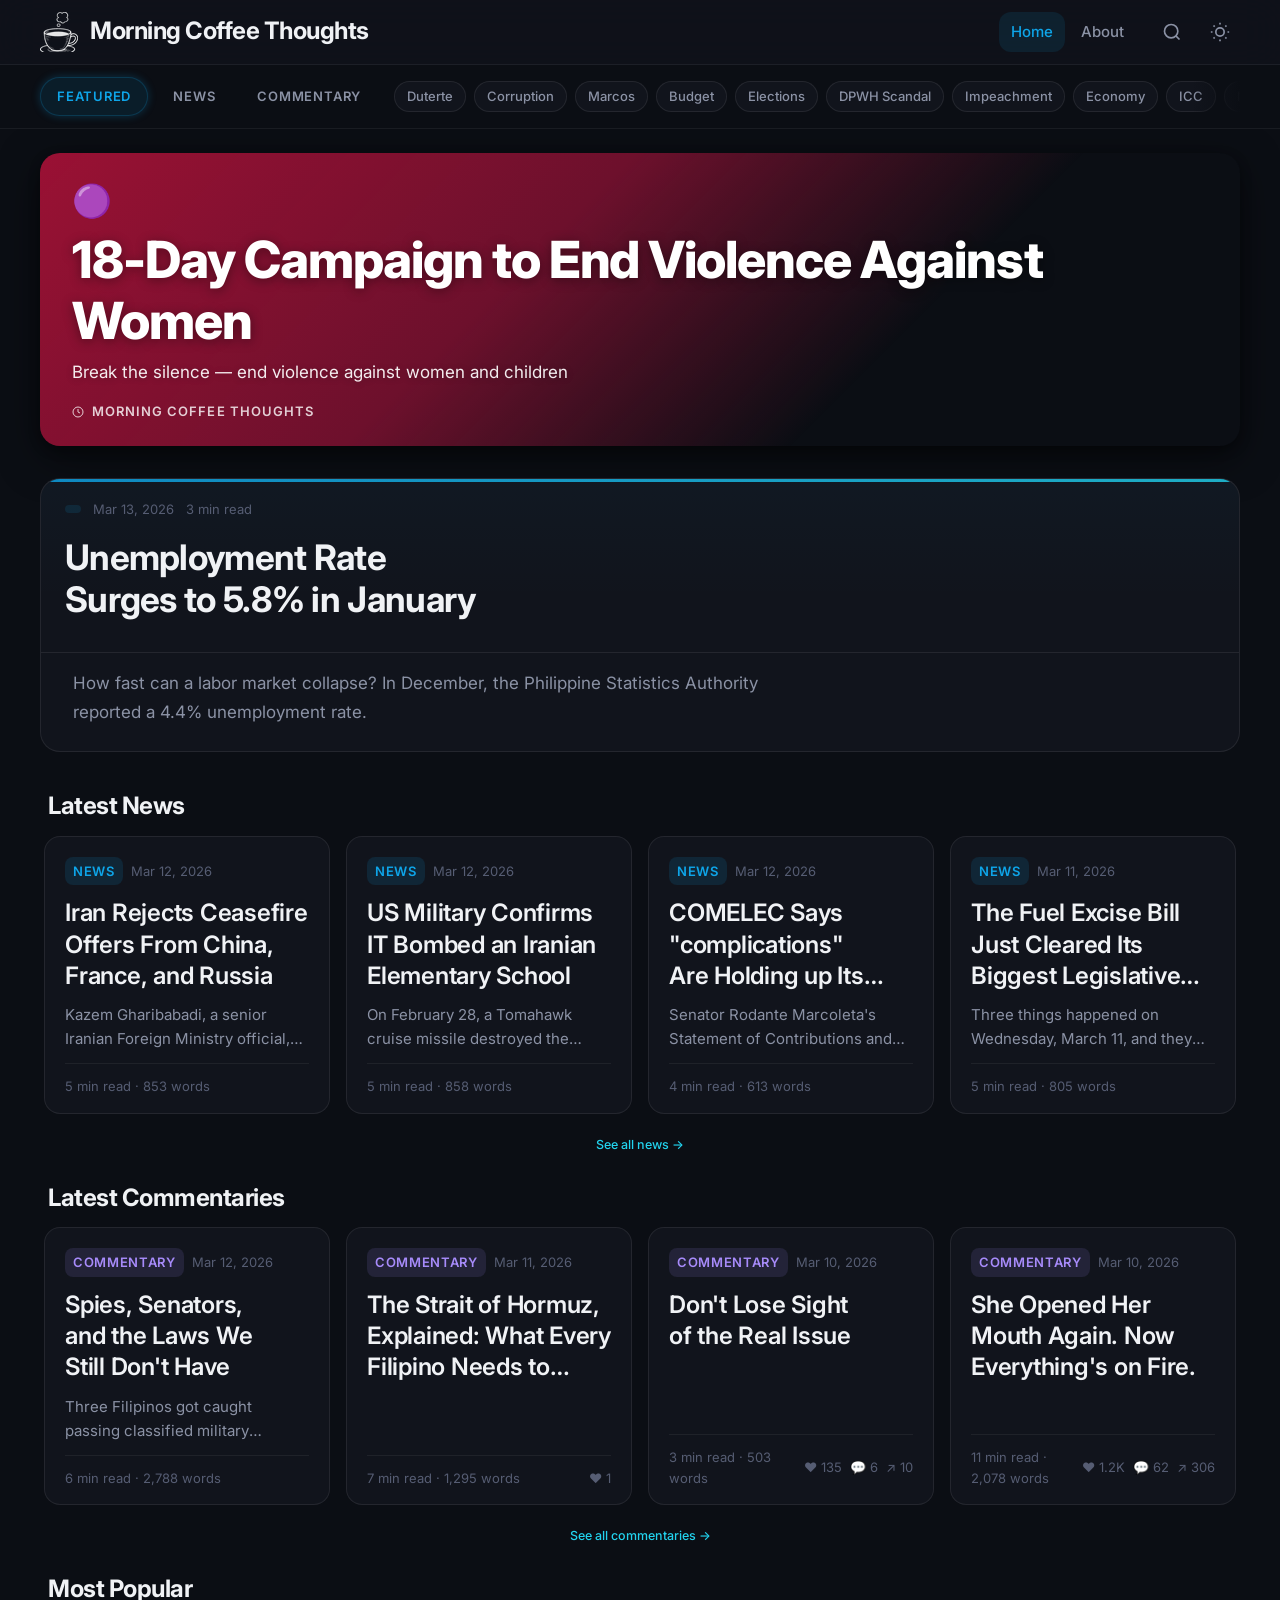
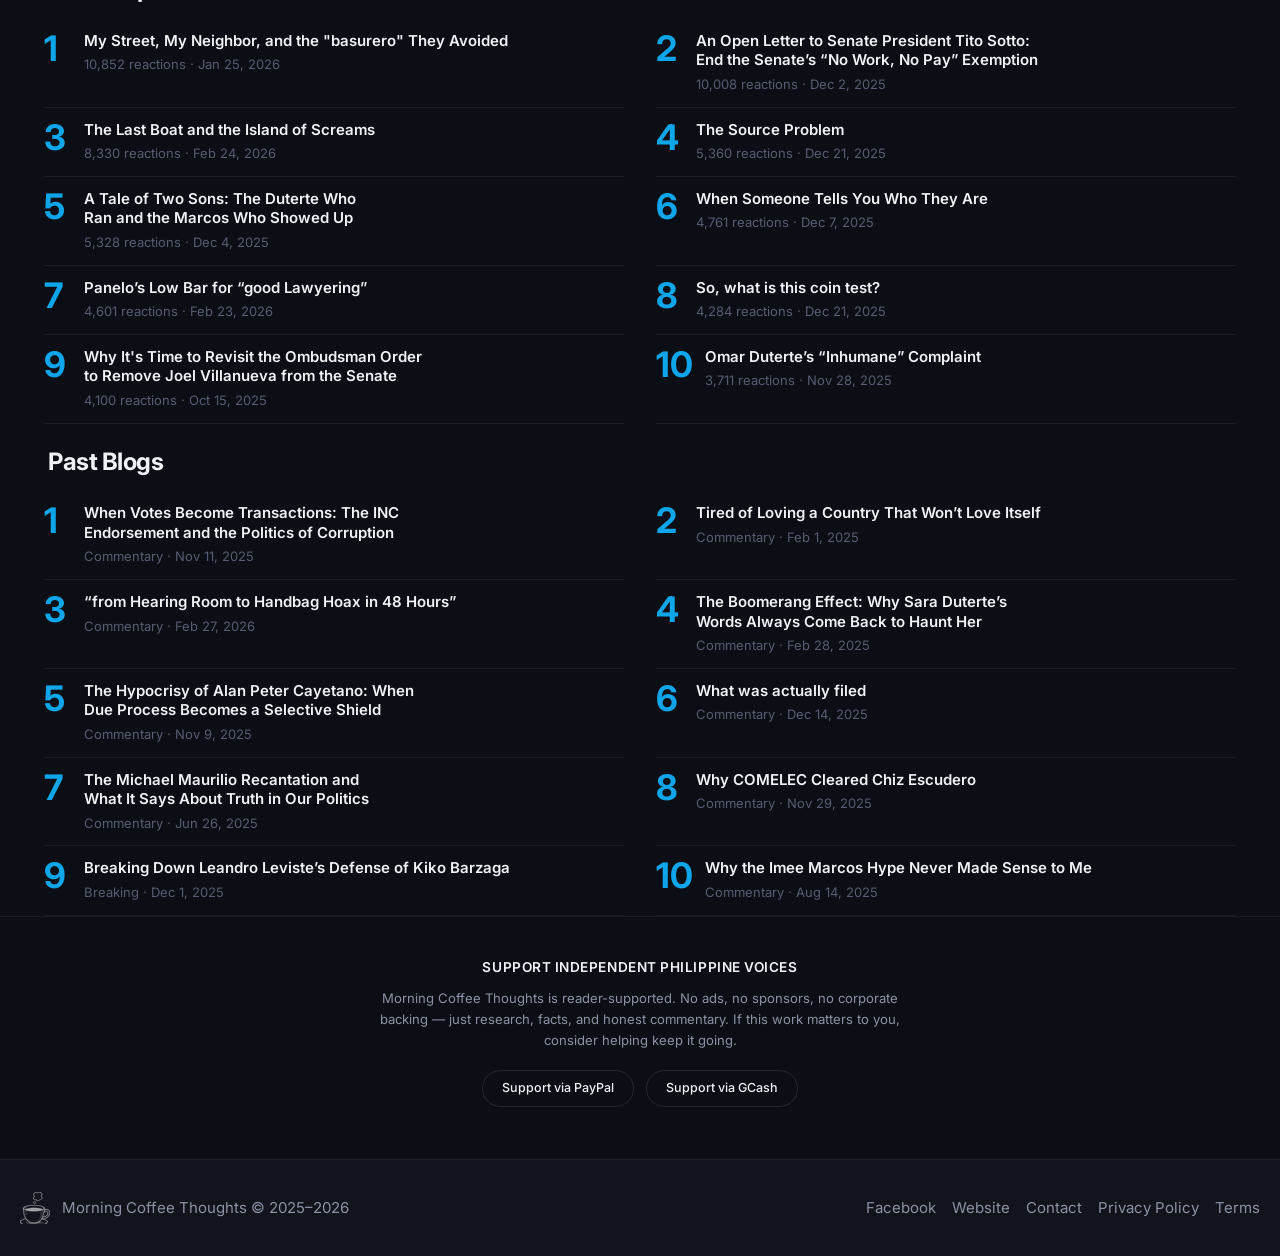
==== commit 9e568c47: "Fix: add read_time to 8 new articles + update cache-bust version" ====
--- a/index.html
+++ b/index.html
@@ -34,15 +34,15 @@
 <link rel="preconnect" href="https://fonts.gstatic.com" crossorigin>
 <link href="https://fonts.googleapis.com/css2?family=Inter:ital,opsz,wght@0,14..32,100..900;1,14..32,100..900&display=swap" rel="stylesheet">
 
-<link rel="stylesheet" href="./base.css?v=1773190921">
-<link rel="stylesheet" href="./style.css?v=1773190921">
-<link rel="stylesheet" href="./app.css?v=1773190921">
+<link rel="stylesheet" href="./base.css?v=1773387060">
+<link rel="stylesheet" href="./style.css?v=1773387060">
+<link rel="stylesheet" href="./app.css?v=1773387060">
 
 <script async src="https://pagead2.googlesyndication.com/pagead/js/adsbygoogle.js?client=ca-pub-4495102979672305" crossorigin="anonymous"></script>
 
-<script src="./articles-meta.js?v=1773190921" defer></script>
-<script src="./events-calendar.js?v=1773190921" defer></script>
-<script src="./app.js?v=1773190921" defer></script>
+<script src="./articles-meta.js?v=1773387060" defer></script>
+<script src="./events-calendar.js?v=1773387060" defer></script>
+<script src="./app.js?v=1773387060" defer></script>
 </head>
 <body>
 
--- a/app.css
+++ b/app.css
@@ -1180,6 +1180,56 @@
   display: block;
 }
 
+/* Translation Toggle */
+.translate-toggle {
+  margin: 1rem 0 0.5rem;
+}
+.translate-btn {
+  display: inline-flex;
+  align-items: center;
+  gap: 8px;
+  padding: 8px 18px;
+  background: rgba(99, 102, 241, 0.12);
+  border: 1px solid rgba(99, 102, 241, 0.3);
+  border-radius: 999px;
+  color: var(--color-accent);
+  font-size: var(--text-sm);
+  font-family: var(--font-body);
+  cursor: pointer;
+  transition: all 0.2s ease;
+}
+.translate-btn:hover {
+  background: rgba(99, 102, 241, 0.2);
+  border-color: rgba(99, 102, 241, 0.5);
+}
+.translate-btn:disabled {
+  opacity: 0.6;
+  cursor: wait;
+}
+.translate-btn svg {
+  flex-shrink: 0;
+}
+.translate-disclaimer {
+  display: flex;
+  align-items: flex-start;
+  gap: 8px;
+  margin-top: 10px;
+  padding: 10px 14px;
+  background: rgba(234, 179, 8, 0.08);
+  border: 1px solid rgba(234, 179, 8, 0.25);
+  border-radius: 8px;
+  color: #eab308;
+  font-size: var(--text-xs);
+  line-height: 1.5;
+}
+.translate-disclaimer svg {
+  flex-shrink: 0;
+  margin-top: 2px;
+}
+.translate-disclaimer span {
+  color: var(--color-muted);
+}
+
 /* Article Body */
 .article-body {
   font-family: var(--font-body);
